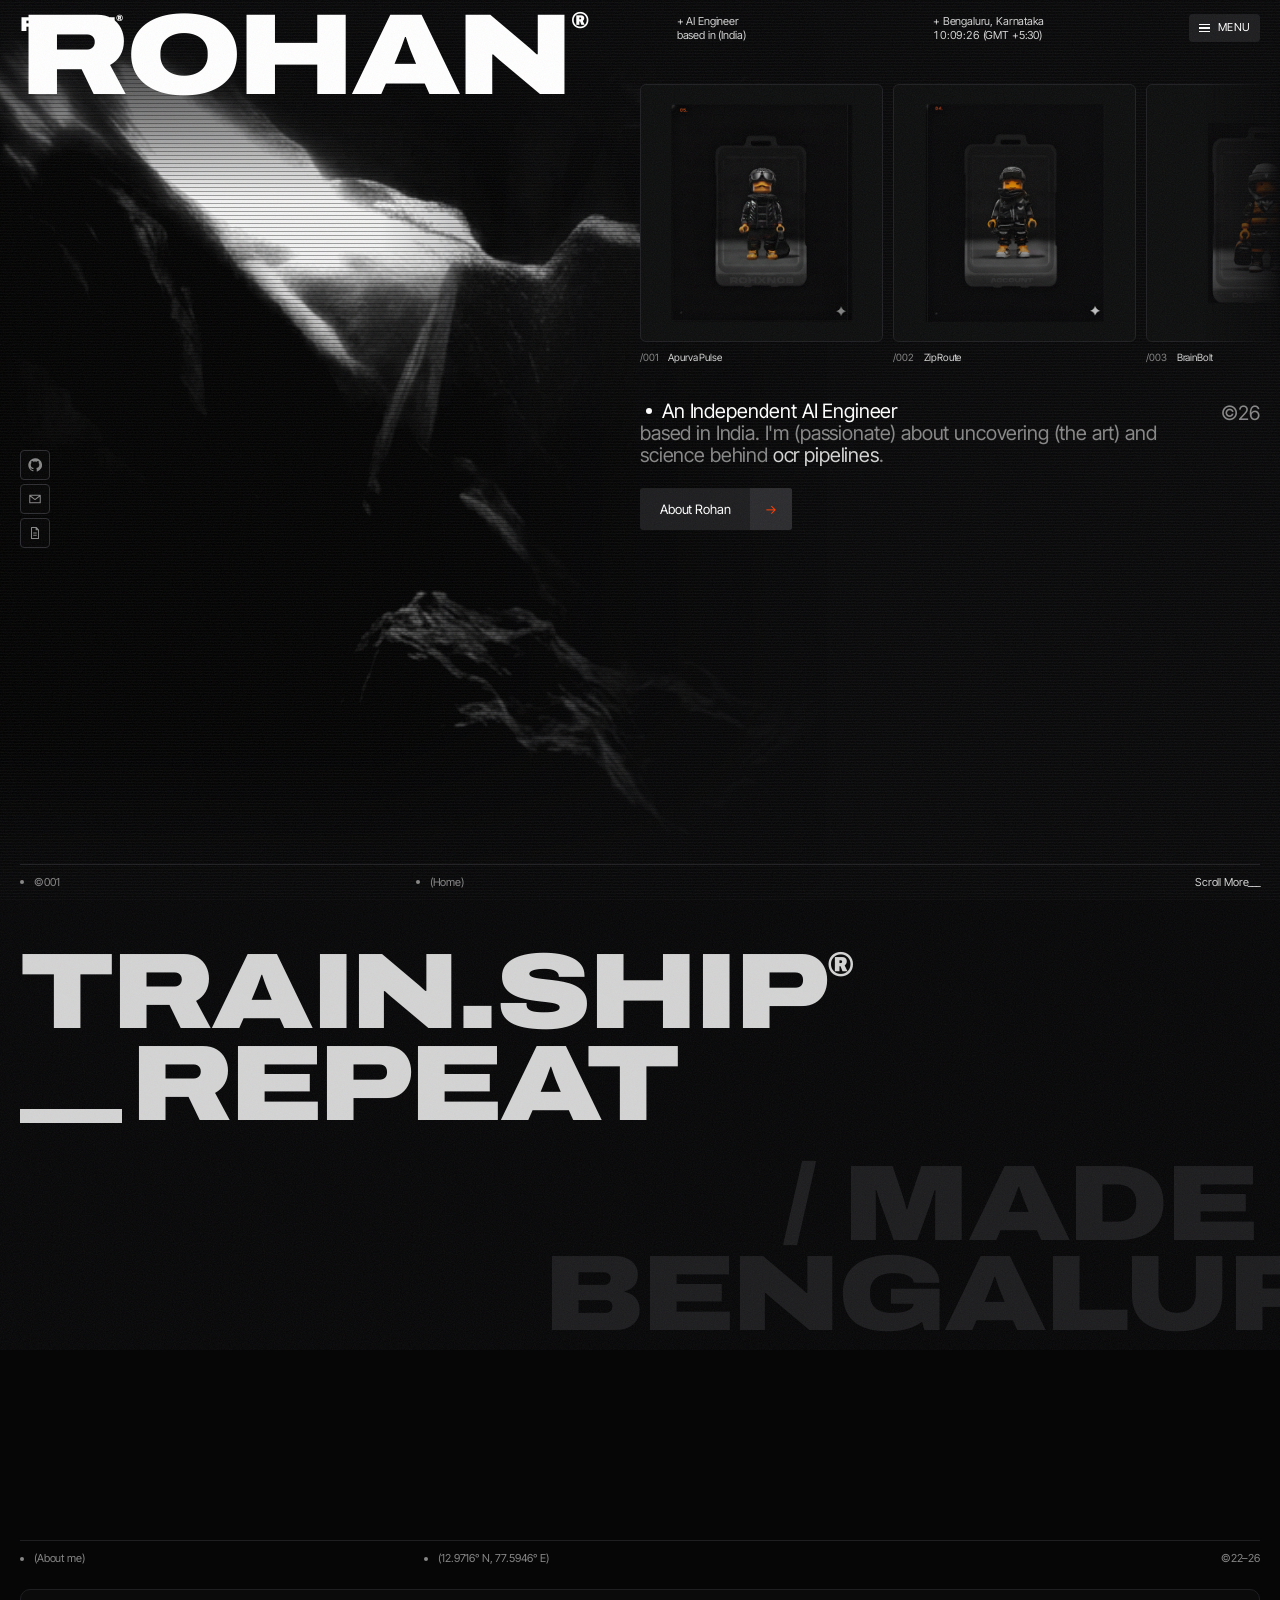
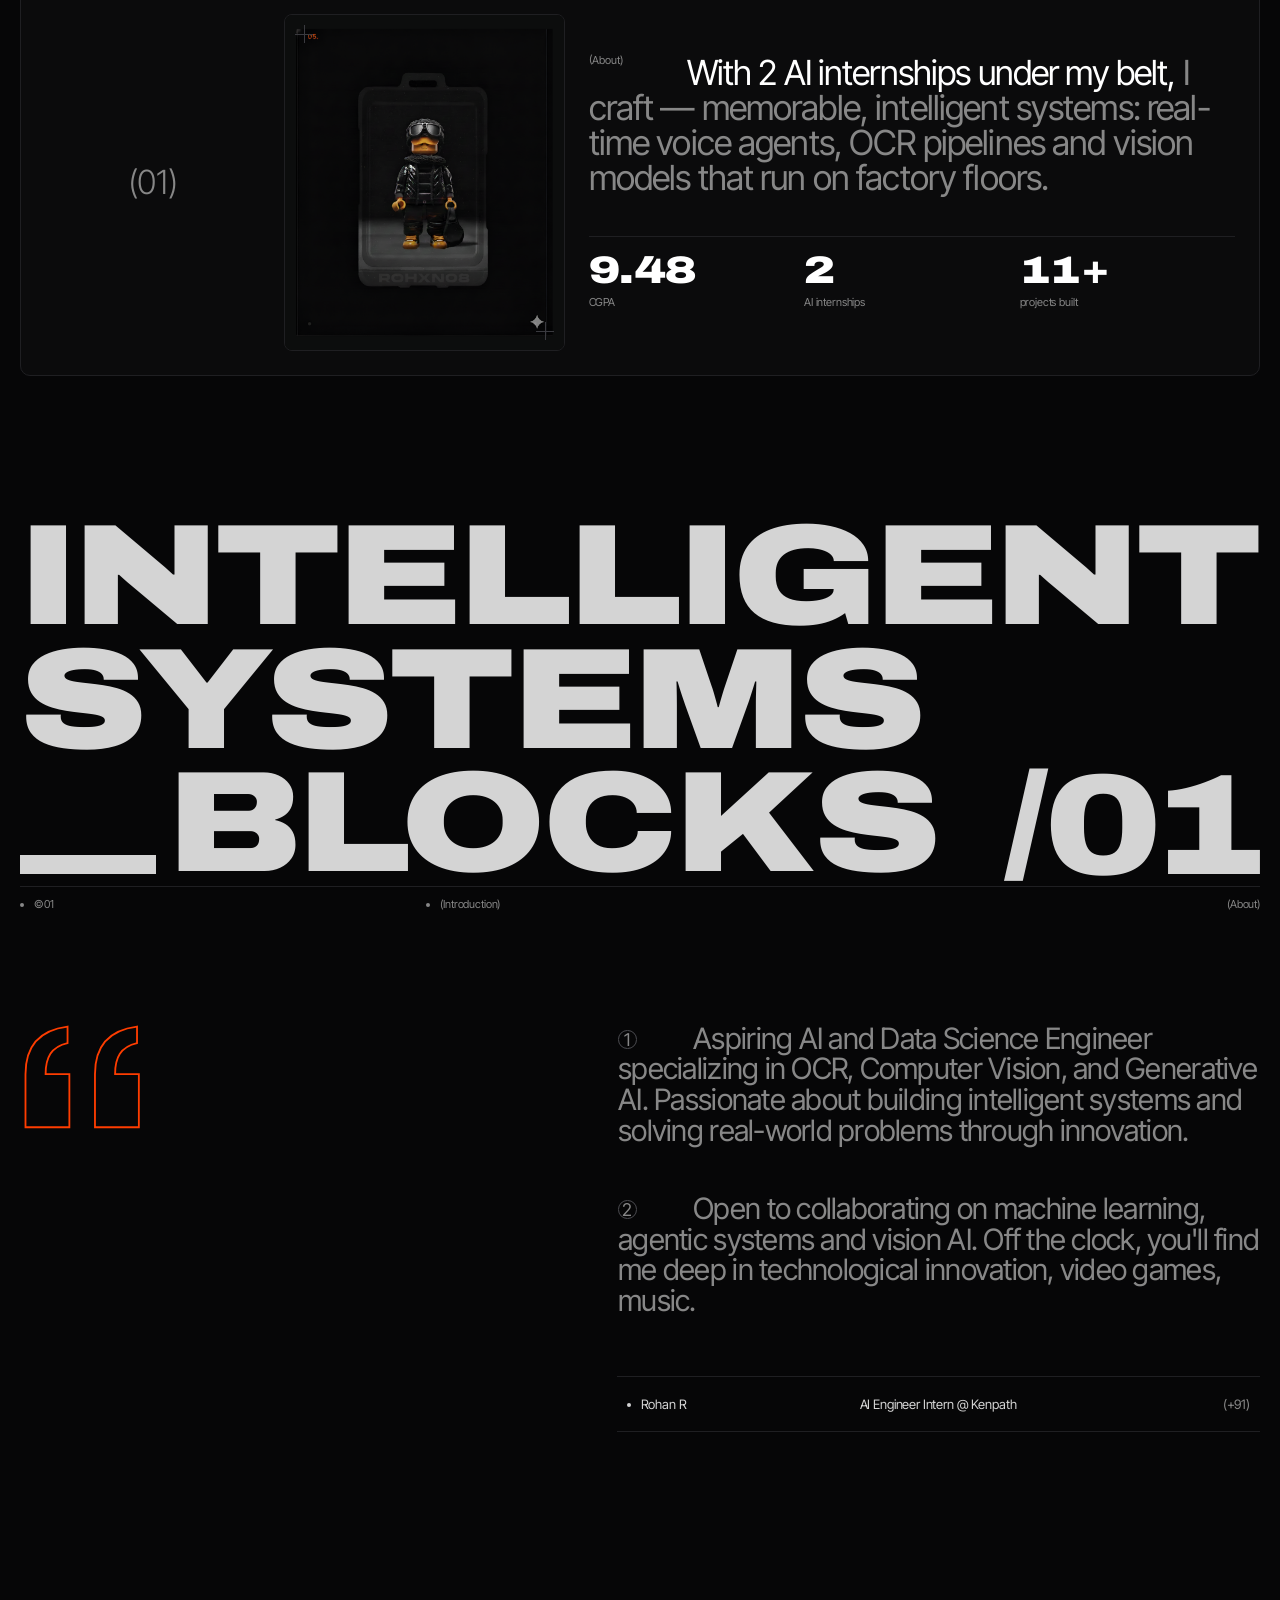
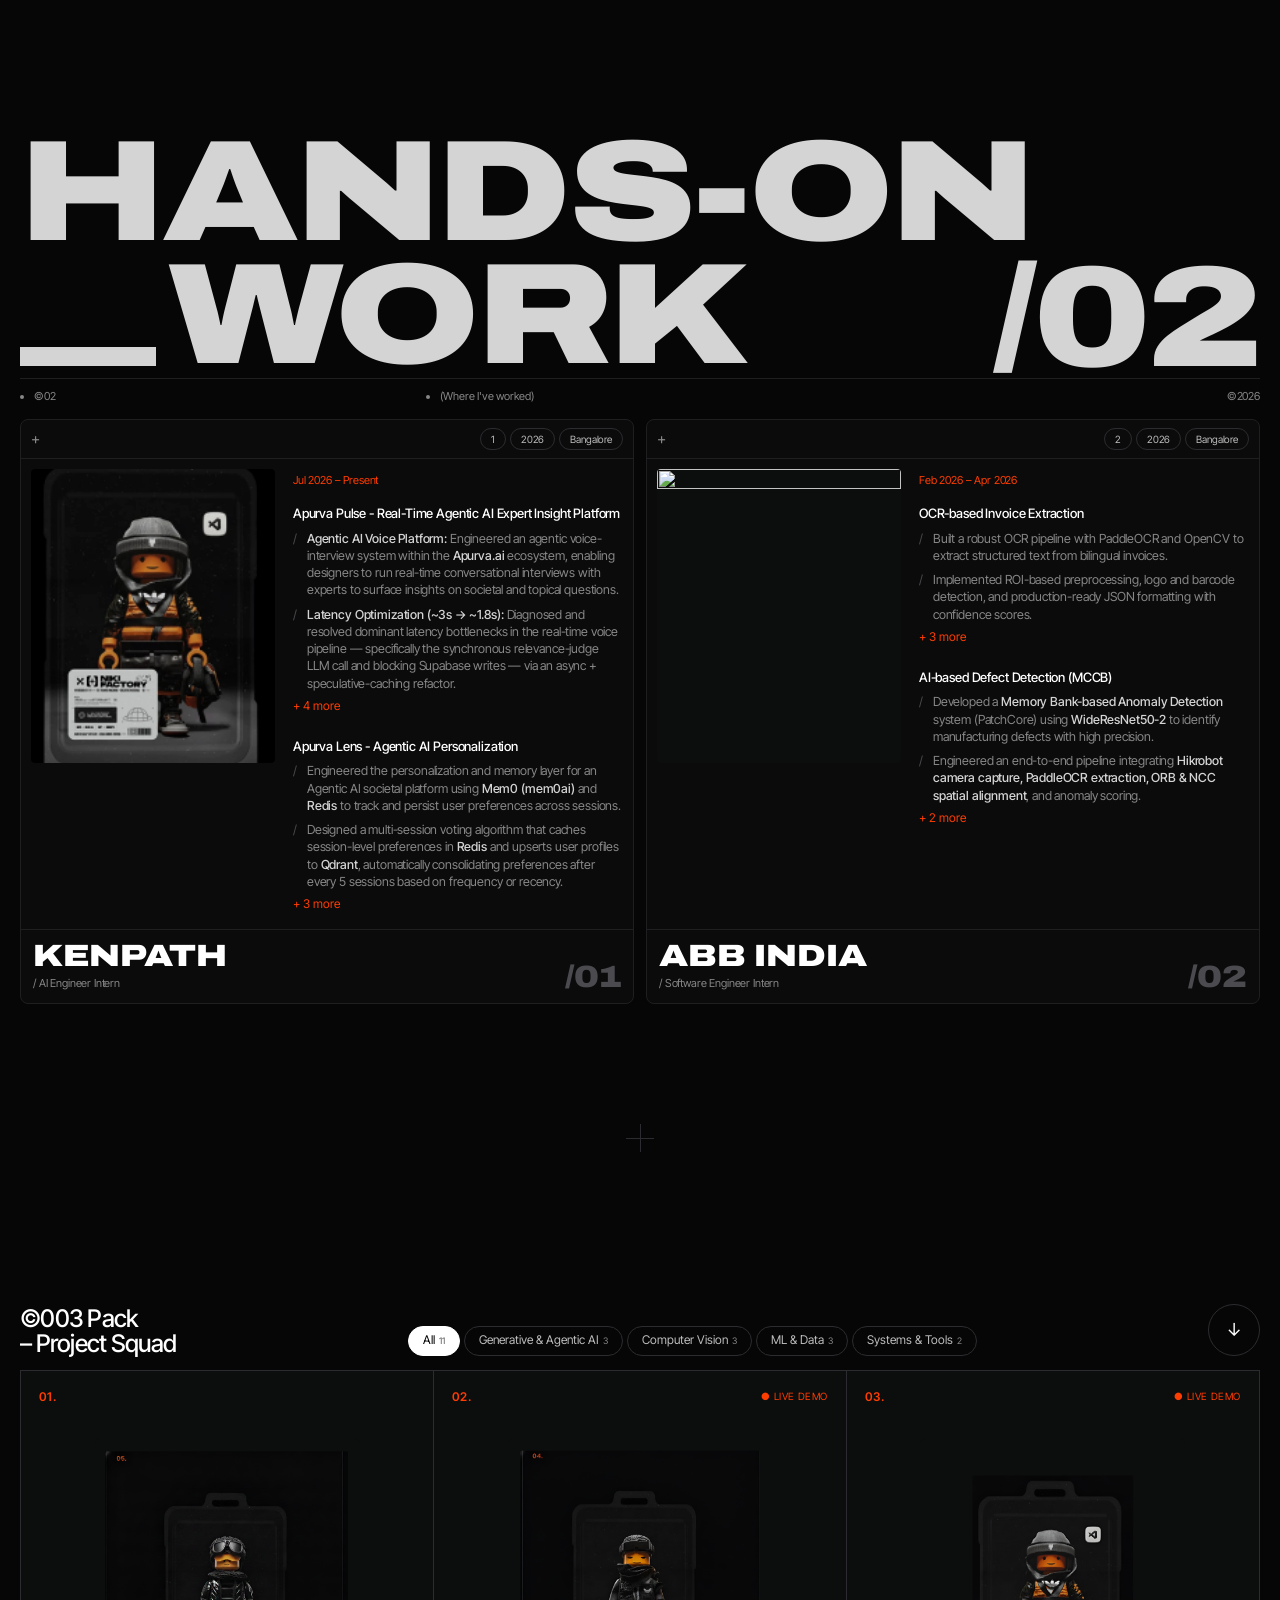
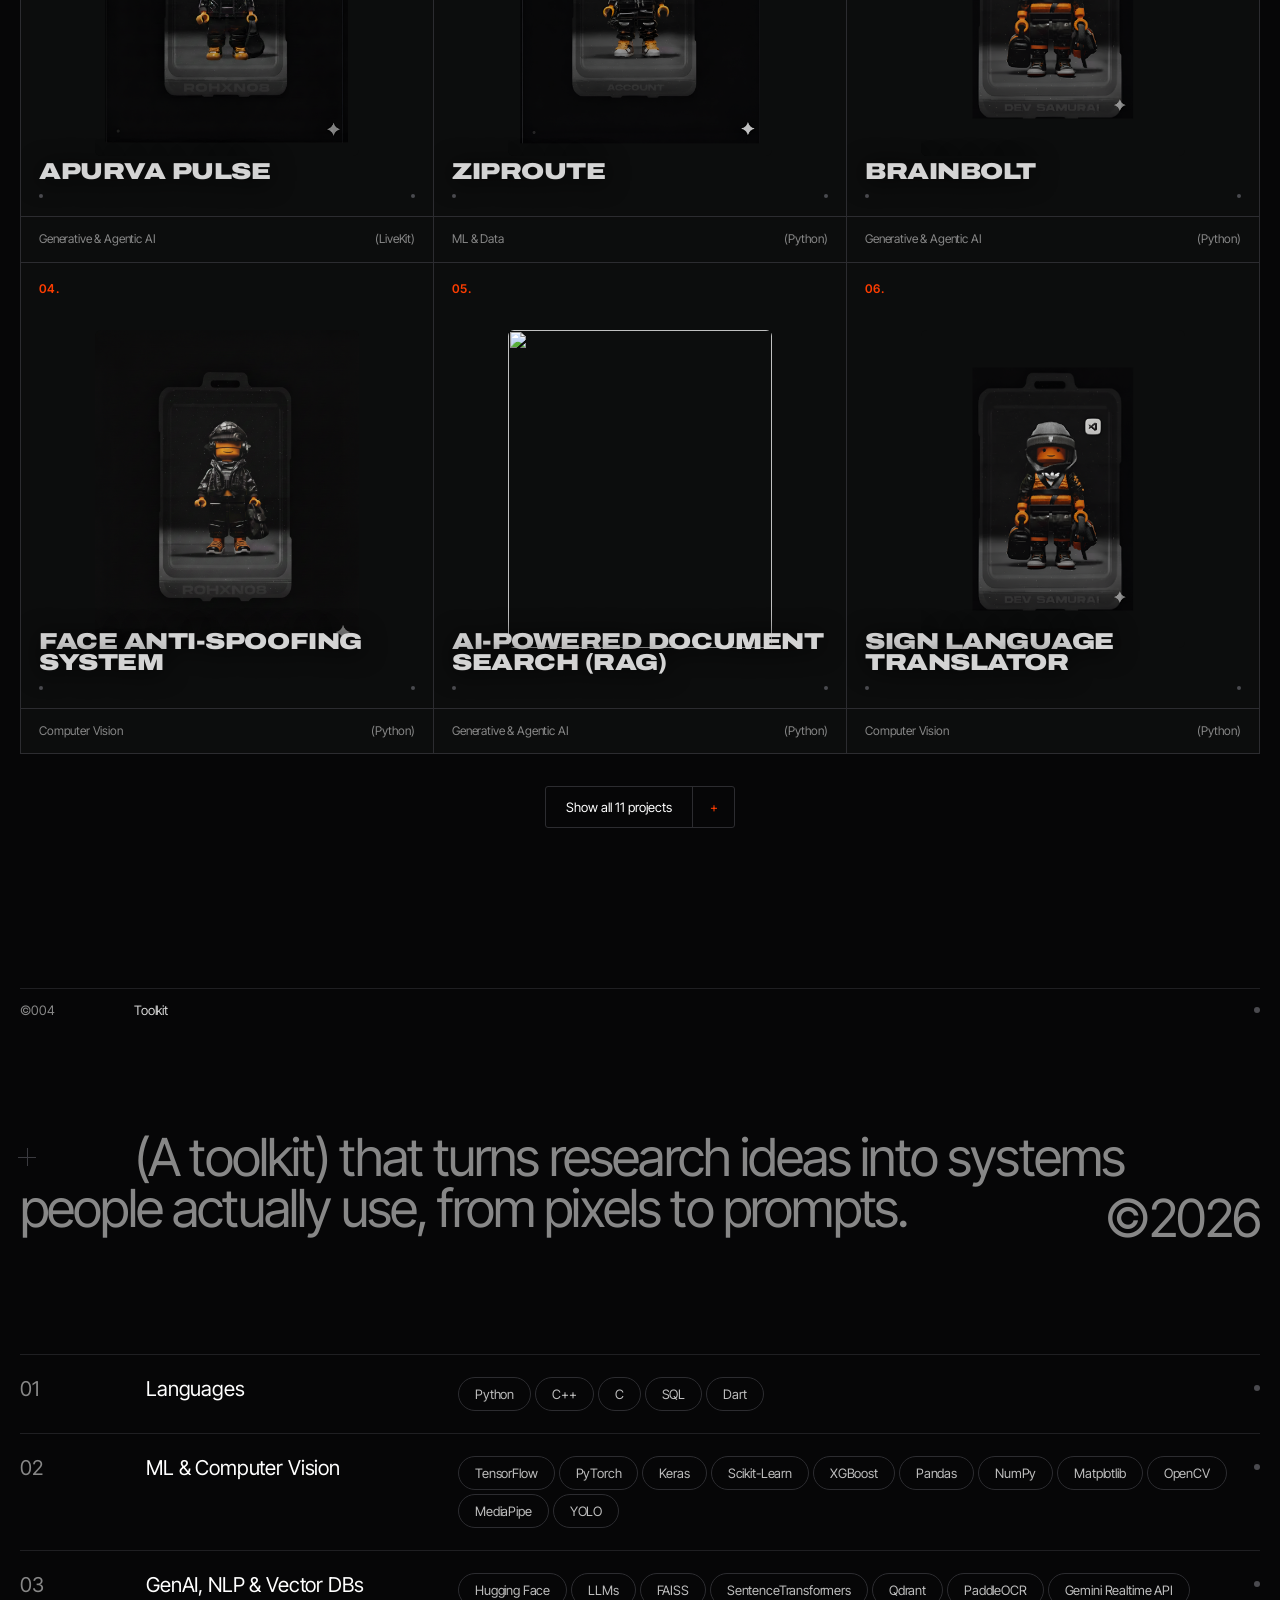
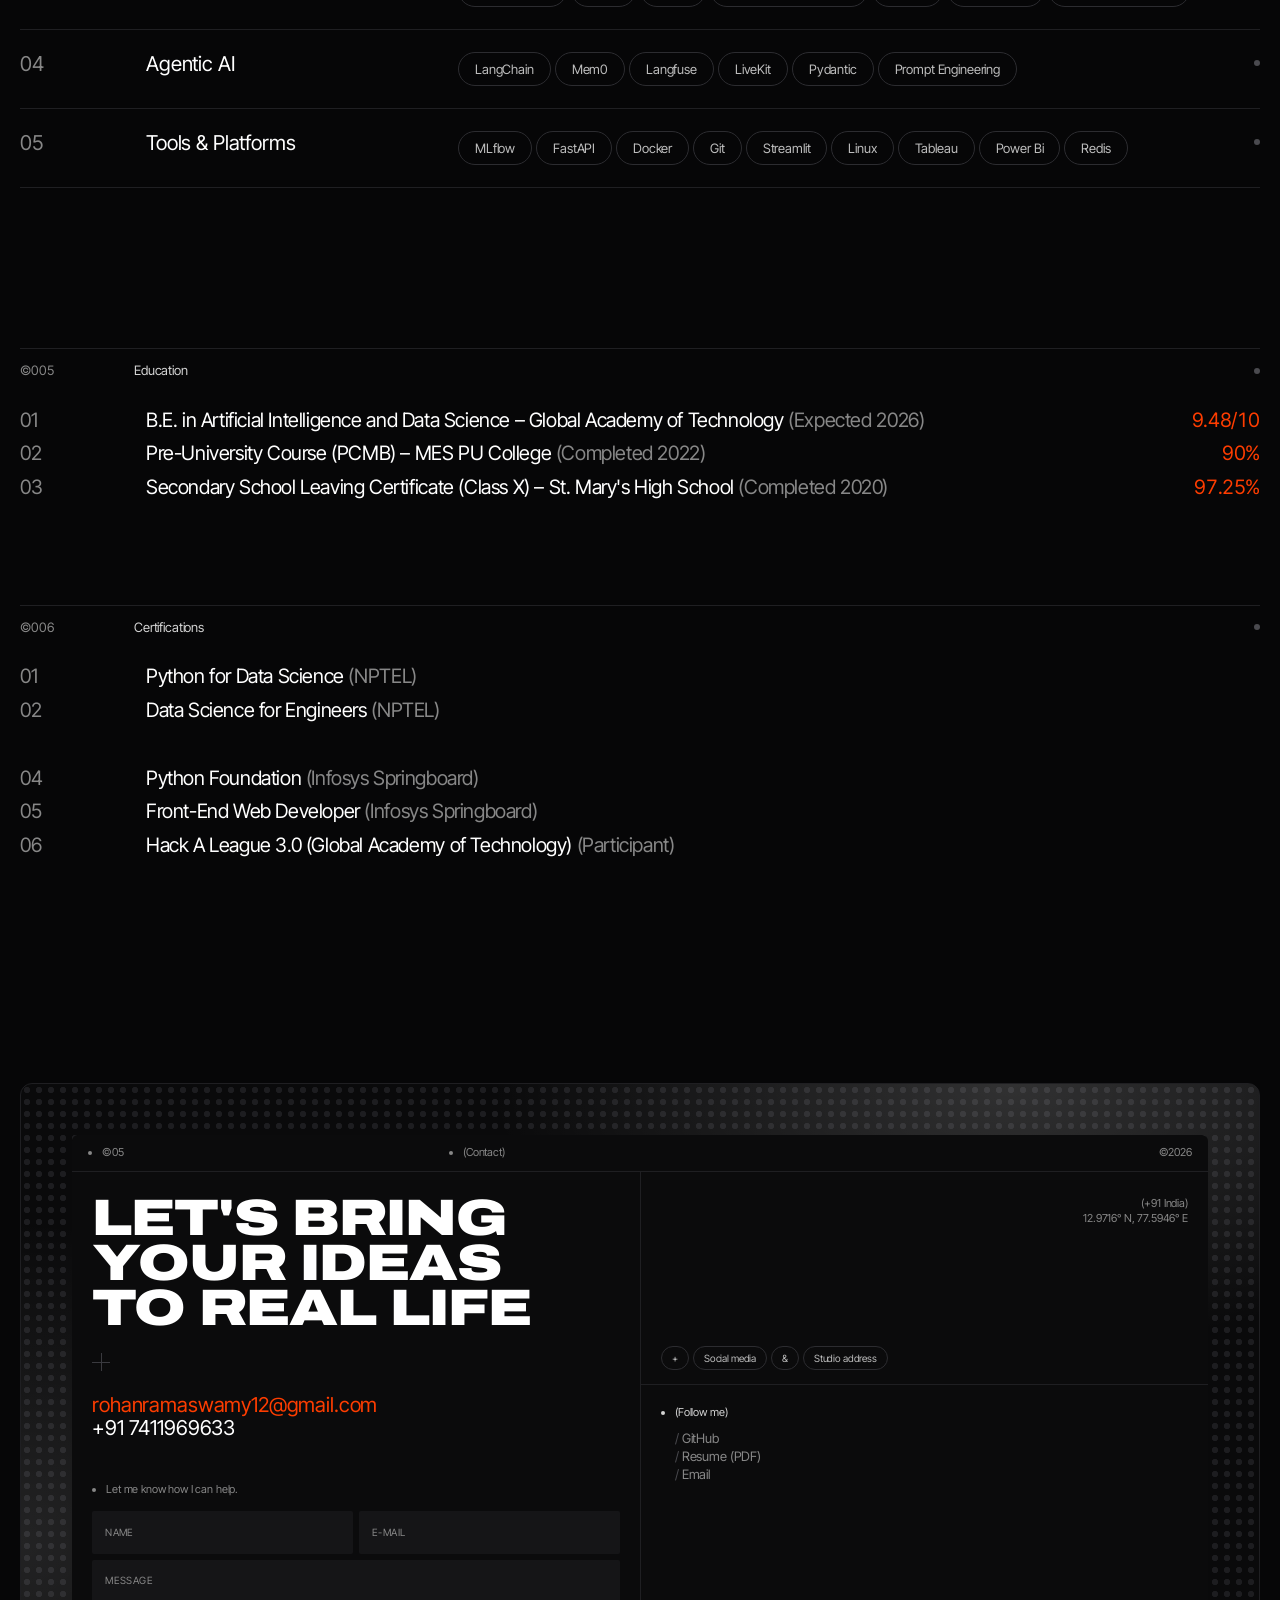
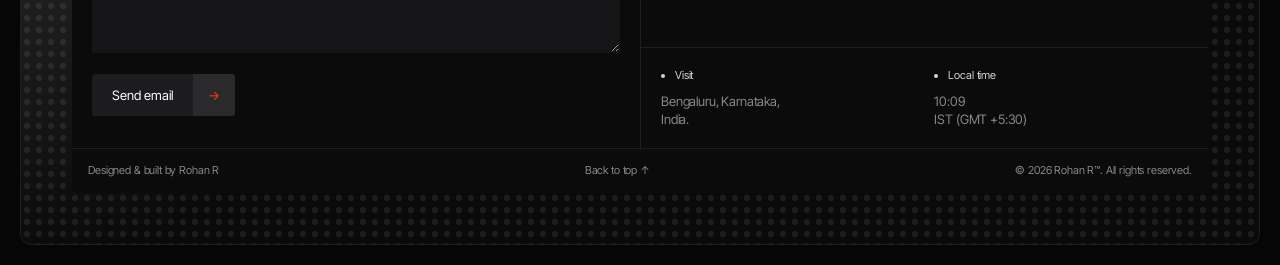
==== index.html @ b005eaf0 "Hide "Show all projects" once expanded; new statement copy The button's display rule overrode the hi" ====
<!DOCTYPE html>
<html lang="en">

<head>
  <meta charset="utf-8" />
  <meta name="viewport" content="width=device-width, initial-scale=1" />
  <title>Rohan R® | AI Engineer</title>
  <meta name="description"
    content="Portfolio of Rohan R, AI & Data Science engineer building OCR, computer vision, generative and agentic AI systems." />
  <meta name="theme-color" content="#060607" />
  <meta property="og:title" content="Rohan R® | AI Engineer" />
  <meta property="og:description" content="OCR, Computer Vision, Generative & Agentic AI." />
  <meta property="og:type" content="website" />
  <link rel="preconnect" href="https://fonts.googleapis.com" />
  <link rel="preconnect" href="https://fonts.gstatic.com" crossorigin />
  <link
    href="https://fonts.googleapis.com/css2?family=Archivo:wdth,wght@100..125,400..900&family=Inter+Tight:wght@300;400;500;600&display=swap"
    rel="stylesheet" />
  <link rel="icon"
    href="data:image/svg+xml,%3Csvg xmlns='http://www.w3.org/2000/svg' viewBox='0 0 64 64'%3E%3Crect width='64' height='64' rx='14' fill='%23060607'/%3E%3Ctext x='50%25' y='56%25' dominant-baseline='middle' text-anchor='middle' font-family='Arial Black,Arial' font-weight='900' font-size='36' fill='%23FE3D00'%3ER%3C/text%3E%3C/svg%3E" />
  <link rel="stylesheet" href="assets/css/styles.css" />
</head>

<body>
  <script>document.documentElement.classList.add('js');</script>

  <div class="grain" aria-hidden="true"></div>

  <!-- ============ HEADER ============ -->
  <header class="site-header" id="site-header">
    <a href="#top" class="logo" aria-label="Rohan R, back to top">ROHAN<sup>®</sup></a>
    <p class="meta">+ AI Engineer<br>based in (India)</p>
    <p class="meta">+ Bengaluru, Karnataka<br><span class="clock" data-clock>--:--:--</span> (GMT +5:30)</p>
    <button class="menu-btn" id="menu-toggle" aria-expanded="false" aria-controls="menu">
      <span class="menu-icon" aria-hidden="true"><i></i><i></i><i></i></span>
      <span class="menu-label">Menu</span>
    </button>
  </header>

  <!-- ============ FULLSCREEN MENU ============ -->
  <div class="menu" id="menu" aria-hidden="true">
    <div class="rail menu-rail"><span>©000</span><span>(Navigation)</span><span>Rohan R® 2026</span></div>
    <nav class="menu-links" aria-label="Primary">
      <a href="#about"><span class="ml-text">About</span><span class="ml-num">/01</span></a>
      <a href="#experience"><span class="ml-text">Experience</span><span class="ml-num">/02</span></a>
      <a href="#projects"><span class="ml-text">Projects</span><span class="ml-num">/03</span></a>
      <a href="#skills"><span class="ml-text">Toolkit</span><span class="ml-num">/04</span></a>
      <a href="#contact"><span class="ml-text">Contact</span><span class="ml-num">/05</span></a>
    </nav>
    <div class="menu-foot">
      <a class="resume-link" target="_blank" rel="noopener">Resume ↗</a>
      <a data-github target="_blank" rel="noopener">GitHub ↗</a>
      <a data-email>Email ↗</a>
    </div>
  </div>

  <main id="top">
    <!-- ============ HERO ============ -->
    <section class="hero" id="hero">
      <div class="hero-bg" aria-hidden="true"><div class="hero-bg-img"></div></div>
      <div class="scanlines" aria-hidden="true"></div>

      <h1 class="hero-name" aria-label="Rohan R">
        <span class="hn-line"><span class="hn-inner">ROHAN</span></span><sup>®</sup>
      </h1>

      <div class="hero-visual" aria-hidden="true"></div>

      <div class="hero-side">
        <div class="pack-strip" id="hero-strip"></div>

        <div class="hero-intro">
          <p class="hi-text">
            <span class="hi-lead"><i class="dot"></i>An Independent AI Engineer</span>
            based in India. I'm (passionate) about uncovering (the art) and science behind
            <span class="rotator" id="hero-rotator">intelligent systems</span>.
          </p>
          <span class="hi-year">©26</span>
          <a href="#about" class="btn-arrow">
            <span>About Rohan</span><i aria-hidden="true">→</i>
          </a>
        </div>
      </div>

      <ul class="hero-social" id="hero-social" aria-label="Links"></ul>

      <div class="rail hero-rail">
        <span><i class="dot"></i>©001</span>
        <span><i class="dot"></i>(Home)</span>
        <a href="#statement" class="scroll-more">Scroll More<span>___</span></a>
      </div>
    </section>

    <!-- ============ STATEMENT ============ -->
    <section class="statement" id="statement" aria-label="Introduction">
      <h2 class="display big" data-lines>
        <span class="ln"><span>TRAIN.SHIP<sup>®</sup></span></span>
        <span class="ln"><span><b class="bar"></b>REPEAT</span></span>
      </h2>
      <p class="display big ghost-type" aria-hidden="true" data-drift>
        <span>/ MADE IN</span><span>BENGALURU</span>
      </p>
    </section>

    <!-- ============ ABOUT ============ -->
    <section id="about" class="section">
      <div class="rail"><span><i class="dot"></i>(About me)</span><span><i class="dot"></i>(12.9716° N, 77.5946° E)</span><span>©22–26</span></div>

      <div class="about-panel" data-reveal>
        <span class="ap-index">(01)</span>
        <figure class="ap-card">
          <img src="assets/images/avatar_55.png" alt="Rohan's collectible avatar" loading="lazy" />
          <span class="cross tl" aria-hidden="true"></span><span class="cross br" aria-hidden="true"></span>
        </figure>
        <div class="ap-copy">
          <p class="ap-text"><span class="ap-label">(About)</span><span class="lead" id="about-lead"></span> <span id="about-rest"></span></p>
          <dl class="ap-stats" id="about-stats"></dl>
        </div>
      </div>

      <h2 class="display big title-row" data-lines>
        <span class="ln"><span>INTELLIGENT</span></span>
        <span class="ln"><span>SYSTEMS</span></span>
        <span class="ln"><span><b class="bar"></b>BLOCKS</span></span>
        <span class="tr-num">/01</span>
      </h2>

      <div class="rail"><span><i class="dot"></i>©01</span><span><i class="dot"></i>(Introduction)</span><span>(About)</span></div>

      <div class="quote-block">
        <svg class="quote-mark" viewBox="0 0 140 120" aria-hidden="true">
          <path d="M6 114V56C6 26 20 8 52 4v18C34 26 28 38 28 56h26v58zM82 114V56c0-30 14-48 46-52v18c-18 4-24 16-24 34h26v58z" />
        </svg>
        <div class="quote-paras" id="quote-paras"></div>
      </div>
      <div class="signature" data-reveal>
        <span><i class="dot"></i>Rohan R</span>
        <span id="sig-role"></span>
        <span>(+91)</span>
      </div>
    </section>

    <!-- ============ EXPERIENCE ============ -->
    <section id="experience" class="section">
      <h2 class="display big title-row" data-lines>
        <span class="ln"><span>HANDS-ON</span></span>
        <span class="ln"><span><b class="bar"></b>WORK</span></span>
        <span class="tr-num">/02</span>
      </h2>
      <div class="rail"><span><i class="dot"></i>©02</span><span><i class="dot"></i>(Where I've worked)</span><span>©2026</span></div>
      <div class="xp-grid" id="experience-list"></div>
    </section>

    <!-- ============ PROJECTS ============ -->
    <section id="projects" class="section">
      <div class="crosshair" aria-hidden="true"></div>
      <div class="pack-head">
        <h2 class="pack-title">©003 Pack<br>– Project Squad</h2>
        <div class="filters" id="project-filters" role="tablist" aria-label="Filter projects"></div>
        <a href="#skills" class="round-btn" aria-label="Skip to toolkit">↓</a>
      </div>
      <div class="pack-grid" id="project-grid"></div>
      <div class="center">
        <button class="btn-arrow ghost" id="projects-more" hidden><span>Show all projects</span><i aria-hidden="true">+</i></button>
      </div>
    </section>

    <!-- ============ SKILLS ============ -->
    <section id="skills" class="section">
      <div class="spec-head">
        <span>©004</span><span>Toolkit</span><i class="dot end"></i>
      </div>
      <p class="manifesto" data-reveal>
        <span class="cross tl" aria-hidden="true"></span>
        <span class="indent"></span>(A toolkit) that turns research ideas into systems people actually use, from
        pixels to prompts.
        <span class="m-year">©2026</span>
      </p>
      <div class="spec-list" id="skills-grid"></div>
    </section>

    <!-- ============ EDUCATION ============ -->
    <section id="education" class="section">
      <div class="spec-head"><span>©005</span><span>Education</span><i class="dot end"></i></div>
      <ol class="award-list" id="education-list"></ol>
      <div class="spec-head"><span>©006</span><span>Certifications</span><i class="dot end"></i></div>
      <ol class="award-list" id="certs-list"></ol>
    </section>

    <!-- ============ CONTACT ============ -->
    <section id="contact" class="contact">
      <div class="contact-panel">
        <div class="rail"><span><i class="dot"></i>©05</span><span><i class="dot"></i>(Contact)</span><span>©2026</span></div>
        <div class="contact-grid">
          <div class="contact-left">
            <h2 class="display contact-title" data-lines>
              <span class="ln"><span>LET'S BRING</span></span>
              <span class="ln"><span>YOUR IDEAS</span></span>
              <span class="ln"><span>TO REAL LIFE</span></span>
            </h2>
            <span class="cross" aria-hidden="true"></span>
            <p class="contact-direct">
              <a class="c-email" data-email></a><br>
              <a class="c-phone" data-phone></a>
            </p>
            <form class="contact-form" id="contact-form">
              <p class="cf-label"><i class="dot"></i>Let me know how I can help.</p>
              <div class="cf-row">
                <label><span class="sr">Name</span><input name="name" placeholder="NAME" required autocomplete="name" /></label>
                <label><span class="sr">Email</span><input name="email" type="email" placeholder="E-MAIL" required autocomplete="email" /></label>
              </div>
              <label><span class="sr">Message</span><textarea name="message" rows="4" placeholder="MESSAGE" required></textarea></label>
              <button class="btn-arrow" type="submit"><span>Send email</span><i aria-hidden="true">→</i></button>
            </form>
          </div>
          <div class="contact-right">
            <p class="coords">(+91 India)<br>12.9716° N, 77.5946° E</p>
            <div class="pills"><span class="pill">+</span><span class="pill">Social media</span><span class="pill">&amp;</span><span class="pill">Studio address</span></div>
            <div class="cr-block">
              <p class="cr-label"><i class="dot"></i>(Follow me)</p>
              <ul class="slash-list" id="follow-list"></ul>
            </div>
            <div class="cr-block cr-split">
              <div><p class="cr-label"><i class="dot"></i>Visit</p><p>Bengaluru, Karnataka,<br>India.</p></div>
              <div><p class="cr-label"><i class="dot"></i>Local time</p><p><span data-clock>--:--</span><br>IST (GMT +5:30)</p></div>
            </div>
          </div>
        </div>
        <footer class="site-footer">
          <span>Designed &amp; built by Rohan R</span>
          <a href="#top">Back to top ↑</a>
          <span>© <span id="year"></span> Rohan R™. All rights reserved.</span>
        </footer>
      </div>
    </section>
  </main>

  <!-- Project modal -->
  <div class="modal" id="modal" role="dialog" aria-modal="true" aria-labelledby="modal-title" hidden>
    <div class="modal-backdrop" data-close></div>
    <div class="modal-panel" id="modal-panel">
      <button class="menu-btn modal-close" data-close aria-label="Close"><span class="menu-label">Close ✕</span></button>
      <div id="modal-body"></div>
    </div>
  </div>

  <div class="toast" id="toast" role="status" aria-live="polite"></div>

  <script src="assets/js/hacker-text.js"></script>
  <script src="assets/data/data.js"></script>
  <script src="assets/js/main.js"></script>
</body>

</html>
---- assets/css/styles.css ----
/* ==========================================================================
   Rohan R® — portfolio
   Dark editorial system: extended ultra-bold display type, grotesk body,
   hairline rails, pill tags and a single hot accent.
   ========================================================================== */

:root {
    --bg: #060607;
    --panel: #0b0b0c;
    --panel-2: #111113;
    --chip: #1c1c1e;
    --line: #1f1f22;
    --line-2: #2c2c30;
    --text: #ffffff;
    --soft: #d4d4d4;
    --muted: #878787;
    --dim: #4a4a4f;
    --ghost: #1b1b1d;
    --brand: #FE3D00;

    --font-display: 'Archivo', 'Arial Black', 'Helvetica Neue', Arial, sans-serif;
    --font-body: 'Inter Tight', 'Helvetica Neue', Helvetica, Arial, sans-serif;

    --gutter: 20px;
    --ease: cubic-bezier(.2, .7, 0, 1);
    --col: 114px;
}

*,
*::before,
*::after {
    box-sizing: border-box;
}

html {
    scroll-behavior: smooth;
    -webkit-text-size-adjust: 100%;
}

html.modal-open,
body.menu-open {
    overflow: hidden;
}

body {
    margin: 0;
    background: var(--bg);
    color: var(--text);
    font-family: var(--font-body);
    font-size: 15px;
    line-height: 1.4;
    letter-spacing: -0.01em;
    -webkit-font-smoothing: antialiased;
    -moz-osx-font-smoothing: grayscale;
    overflow-x: hidden;
}

::selection {
    background: var(--brand);
    color: #fff;
}

img {
    display: block;
    max-width: 100%;
}

a {
    color: inherit;
    text-decoration: none;
}

button,
input,
textarea {
    font: inherit;
    color: inherit;
}

button {
    cursor: pointer;
    background: none;
    border: 0;
    padding: 0;
}

:focus-visible {
    outline: 1px solid var(--brand);
    outline-offset: 3px;
}

/* Author display rules (e.g. .btn-arrow) must never override the hidden attribute */
[hidden] {
    display: none !important;
}

.sr {
    position: absolute;
    width: 1px;
    height: 1px;
    overflow: hidden;
    clip: rect(0 0 0 0);
    white-space: nowrap;
}

.muted {
    color: var(--muted);
}

.center {
    display: flex;
    justify-content: center;
    padding-top: 32px;
}

/* ---------------------------------------------------------------- tokens */

.display {
    font-family: var(--font-display);
    font-stretch: 125%;
    font-weight: 900;
    text-transform: uppercase;
    line-height: .84;
    letter-spacing: -0.02em;
    margin: 0;
}

.display sup,
.hero-name sup {
    font-size: .32em;
    vertical-align: top;
    position: relative;
    top: .08em;
    margin-left: .04em;
}

.dot {
    display: inline-block;
    width: 4px;
    height: 4px;
    border-radius: 50%;
    background: currentColor;
    vertical-align: middle;
    margin-right: 10px;
    flex: none;
}

.dot.end {
    margin: 0;
    width: 6px;
    height: 6px;
    background: var(--dim);
    justify-self: end;
}

.bar {
    display: inline-block;
    width: .95em;
    height: .13em;
    background: currentColor;
    margin-right: .08em;
    vertical-align: -.02em;
}

.cross {
    position: relative;
    display: inline-block;
    width: 18px;
    height: 18px;
    flex: none;
}

.cross::before,
.cross::after {
    content: '';
    position: absolute;
    background: #3a3a3f;
}

.cross::before {
    left: 50%;
    top: 0;
    bottom: 0;
    width: 1px;
}

.cross::after {
    top: 50%;
    left: 0;
    right: 0;
    height: 1px;
}

.pills {
    display: flex;
    flex-wrap: wrap;
    gap: 4px;
}

.pill {
    display: inline-flex;
    align-items: center;
    gap: 4px;
    height: 30px;
    padding: 0 14px;
    border: 1px solid var(--line-2);
    border-radius: 999px;
    font-size: 12px;
    color: #bdbdbd;
    white-space: nowrap;
    transition: background .3s, color .3s, border-color .3s;
}

.pill sup {
    font-size: 9px;
    color: var(--muted);
}

/* Rail: the hairline label row used between every block */
.rail {
    display: grid;
    grid-template-columns: 1fr 2fr auto;
    align-items: center;
    gap: 12px;
    border-top: 1px solid var(--line);
    padding: 10px 0;
    font-size: 11px;
    color: var(--muted);
}

.rail > * {
    display: inline-flex;
    align-items: center;
}

/* Arrow button: label chip + hot square */
.btn-arrow {
    display: inline-flex;
    align-items: stretch;
    height: 42px;
    background: var(--chip);
    border-radius: 3px;
    overflow: hidden;
    font-size: 13px;
    color: var(--text);
    transition: transform .4s var(--ease);
}

.btn-arrow span {
    display: inline-flex;
    align-items: center;
    padding: 0 20px;
}

.btn-arrow i {
    font-style: normal;
    display: inline-grid;
    place-items: center;
    width: 42px;
    background: #2a2a2d;
    color: var(--brand);
    transition: background .3s, color .3s;
}

.btn-arrow:hover i {
    background: var(--brand);
    color: #fff;
}

.btn-arrow.ghost {
    background: transparent;
    border: 1px solid var(--line-2);
}

.btn-arrow.ghost i {
    background: transparent;
    border-left: 1px solid var(--line-2);
}

.link-btn {
    font-size: 12px;
    color: var(--brand);
    padding: 6px 0;
}

.link-btn:hover {
    text-decoration: underline;
}

/* Film grain over everything */
.grain {
    position: fixed;
    inset: -50%;
    z-index: 300;
    pointer-events: none;
    opacity: .07;
    background-image: url("data:image/svg+xml,%3Csvg xmlns='http://www.w3.org/2000/svg' width='180' height='180'%3E%3Cfilter id='n'%3E%3CfeTurbulence type='fractalNoise' baseFrequency='.9' numOctaves='3' stitchTiles='stitch'/%3E%3C/filter%3E%3Crect width='100%25' height='100%25' filter='url(%23n)'/%3E%3C/svg%3E");
    animation: grain 1s steps(6) infinite;
}

@keyframes grain {
    0% { transform: translate(0, 0); }
    20% { transform: translate(-3%, 2%); }
    40% { transform: translate(2%, -3%); }
    60% { transform: translate(-2%, -1%); }
    80% { transform: translate(3%, 3%); }
    100% { transform: translate(0, 0); }
}

/* ---------------------------------------------------------------- header */

.site-header {
    position: fixed;
    top: 0;
    left: 0;
    right: 0;
    z-index: 100;
    display: grid;
    grid-template-columns: 52% 1fr 1fr auto;
    align-items: start;
    gap: 12px;
    padding: 14px var(--gutter);
    transition: background .4s, border-color .4s;
    border-bottom: 1px solid transparent;
}

.site-header.past-hero,
.menu-open .site-header {
    background: rgba(6, 6, 7, .82);
    -webkit-backdrop-filter: blur(14px);
    backdrop-filter: blur(14px);
    border-color: var(--line);
}

.menu-open .site-header {
    background: transparent;
    border-color: transparent;
    -webkit-backdrop-filter: none;
    backdrop-filter: none;
}

.logo {
    font-family: var(--font-display);
    font-stretch: 125%;
    font-weight: 900;
    font-size: 20px;
    line-height: 1;
    letter-spacing: -0.02em;
    opacity: 0;
    transform: translateY(-6px);
    transition: opacity .4s, transform .4s var(--ease);
    pointer-events: none;
}

.logo sup {
    font-size: 9px;
    vertical-align: top;
}

.past-hero .logo,
.menu-open .logo {
    opacity: 1;
    transform: none;
    pointer-events: auto;
}

.meta {
    margin: 0;
    font-size: 11px;
    line-height: 1.3;
    color: var(--soft);
}

.clock {
    font-variant-numeric: tabular-nums;
}

.menu-btn {
    display: inline-flex;
    align-items: center;
    gap: 8px;
    height: 28px;
    padding: 0 10px;
    background: var(--chip);
    border-radius: 4px;
    font-size: 11px;
    text-transform: uppercase;
    letter-spacing: .02em;
    transition: transform .4s var(--ease), background .3s;
}

.menu-btn:hover {
    background: #2a2a2d;
}

.menu-icon {
    display: inline-flex;
    flex-direction: column;
    gap: 2px;
    width: 11px;
}

.menu-icon i {
    height: 1.5px;
    background: currentColor;
    transition: transform .4s var(--ease), opacity .3s;
}

.menu-open .menu-icon i:nth-child(1) { transform: translateY(3.5px) rotate(45deg); }
.menu-open .menu-icon i:nth-child(2) { opacity: 0; }
.menu-open .menu-icon i:nth-child(3) { transform: translateY(-3.5px) rotate(-45deg); }

/* ------------------------------------------------------------------ menu */

.menu {
    position: fixed;
    inset: 0;
    z-index: 90;
    background: var(--bg);
    display: flex;
    flex-direction: column;
    padding: 72px var(--gutter) 24px;
    clip-path: inset(0 0 100% 0);
    visibility: hidden;
    transition: clip-path .8s var(--ease), visibility 0s .8s;
}

.menu-open .menu {
    clip-path: inset(0);
    visibility: visible;
    transition: clip-path .8s var(--ease), visibility 0s;
}

.menu-links {
    display: flex;
    flex-direction: column;
    margin: auto 0;
}

.menu-links a {
    display: flex;
    align-items: baseline;
    justify-content: space-between;
    border-bottom: 1px solid var(--line);
    font-family: var(--font-display);
    font-stretch: 125%;
    font-weight: 900;
    font-size: clamp(40px, 8.5vw, 132px);
    line-height: .95;
    text-transform: uppercase;
    letter-spacing: -0.02em;
    color: var(--soft);
    overflow: hidden;
}

.ml-text {
    display: inline-block;
    transform: translateY(100%);
    transition: transform .9s var(--ease), color .3s;
}

.menu-open .ml-text {
    transform: none;
}

.menu-links a:nth-child(2) .ml-text { transition-delay: .05s; }
.menu-links a:nth-child(3) .ml-text { transition-delay: .1s; }
.menu-links a:nth-child(4) .ml-text { transition-delay: .15s; }
.menu-links a:nth-child(5) .ml-text { transition-delay: .2s; }

.menu-links a:hover .ml-text {
    color: var(--brand);
}

.ml-num {
    font-size: .32em;
    color: var(--dim);
}

.menu-foot {
    display: flex;
    gap: 24px;
    padding-top: 20px;
    font-size: 13px;
    color: var(--muted);
}

.menu-foot a:hover {
    color: var(--text);
}

/* ------------------------------------------------------------------ hero */

.hero {
    position: relative;
    min-height: 100svh;
    min-height: max(100svh, 700px);
    display: grid;
    grid-template-columns: minmax(0, 1fr) minmax(0, 1fr);
    grid-template-rows: auto 1fr auto;
    padding: 0 var(--gutter);
    overflow: hidden;
    isolation: isolate;
}

.hero-bg {
    position: absolute;
    top: 0;
    bottom: 0;
    left: 0;
    width: 66%;
    z-index: -2;
    overflow: hidden;
    pointer-events: none;
    -webkit-mask-image: linear-gradient(90deg, #000 45%, transparent 98%), linear-gradient(180deg, transparent 0%, #000 22%, #000 78%, transparent 100%);
    -webkit-mask-composite: source-in;
    mask-image: linear-gradient(90deg, #000 45%, transparent 98%), linear-gradient(180deg, transparent 0%, #000 22%, #000 78%, transparent 100%);
    mask-composite: intersect;
}

.hero-bg-img {
    position: absolute;
    inset: -4%;
    background: url('../images/bg_texture.png') 30% 40% / cover no-repeat;
    filter: grayscale(1) contrast(1.15) brightness(.95);
    transform: translate(var(--px, 0), var(--py, 0)) scale(1.06);
    transition: transform 1.2s var(--ease);
    animation: drift 18s ease-in-out infinite alternate, flicker 6s steps(1) infinite;
}

@keyframes drift {
    from { scale: 1; }
    to { scale: 1.08; }
}

@keyframes flicker {
    0%, 100% { opacity: 1; }
    47% { opacity: .92; }
    48% { opacity: 1; }
    83% { opacity: .95; }
}

.hero-bg::after {
    /* Horizontal glitch lines over the photo */
    content: '';
    position: absolute;
    inset: 0;
    background: repeating-linear-gradient(0deg, rgba(0, 0, 0, .35) 0 1px, transparent 1px 4px);
    mix-blend-mode: multiply;
}

.scanlines {
    position: absolute;
    inset: 0;
    z-index: -1;
    pointer-events: none;
    background:
        repeating-linear-gradient(0deg, rgba(255, 255, 255, .025) 0 1px, transparent 1px 3px),
        radial-gradient(120% 90% at 25% 55%, transparent 40%, rgba(6, 6, 7, .85) 100%);
}

.hero-name {
    grid-column: 1;
    grid-row: 1;
    margin: 0;
    padding-top: 10px;
    font-family: var(--font-display);
    font-stretch: 125%;
    font-weight: 900;
    font-size: clamp(64px, 9vw, 176px);
    line-height: .8;
    letter-spacing: -0.03em;
    display: flex;
    align-items: flex-start;
    pointer-events: none;
}

.hn-line {
    display: inline-block;
    overflow: hidden;
    padding-bottom: .04em;
}

.hn-inner {
    display: inline-block;
    transform: translateY(105%);
    transition: transform 1.2s var(--ease) .1s;
}

.loaded .hn-inner {
    transform: none;
}

.hero-name sup {
    font-size: .2em;
    top: .1em;
    opacity: 0;
    transition: opacity .6s 1s;
}

.loaded .hero-name sup {
    opacity: 1;
}

.hero-visual {
    grid-column: 1;
    grid-row: 2;
    position: relative;
    min-height: 320px;
    pointer-events: none;
}

.hero-side {
    grid-column: 2;
    grid-row: 1 / 3;
    display: flex;
    flex-direction: column;
    justify-content: flex-start;
    gap: clamp(28px, 4vh, 48px);
    padding: 84px 0 32px;
    min-width: 0;
}

/* Product-pack strip */
.pack-strip {
    overflow: hidden;
    margin-right: calc(var(--gutter) * -1);
    -webkit-mask-image: linear-gradient(90deg, #000 88%, transparent);
    mask-image: linear-gradient(90deg, #000 88%, transparent);
}

.strip-track {
    display: flex;
    gap: 10px;
    width: max-content;
    animation: strip 40s linear infinite;
}

.pack-strip:hover .strip-track,
.pack-strip:focus-within .strip-track {
    animation-play-state: paused;
}

@keyframes strip {
    to { transform: translateX(calc(-50% - 5px)); }
}

.pack {
    margin: 0;
    cursor: pointer;
}

.pack-sm {
    /* Two and a half cards fill the hero's right column, like the template. */
    width: clamp(220px, calc((50vw - var(--gutter)) / 2.55), 420px);
}

.pack-sm .pack-frame {
    aspect-ratio: 1 / 1.06;
    transition: border-color .4s;
}

.pack-sm .pack-frame img {
    object-fit: contain;
    padding: 4% 8%;
}

.pack-sm:hover .pack-frame,
.pack-sm:focus-visible .pack-frame {
    border-color: var(--line-2);
}

.pack-sm:hover figcaption span:last-child {
    color: var(--brand);
}

.pack-frame {
    position: relative;
    aspect-ratio: 928 / 1120;
    background: #0c0d0d;
    border: 1px solid var(--line);
    border-radius: 6px;
    overflow: hidden;
}

.pack-frame img {
    width: 100%;
    height: 100%;
    object-fit: cover;
    transition: transform .9s var(--ease), filter .6s;
}

.pack:hover .pack-frame img {
    transform: scale(1.05);
}

.pack figcaption {
    display: flex;
    gap: 10px;
    padding-top: 8px;
    font-size: 10px;
    color: var(--muted);
    white-space: nowrap;
}

.pack figcaption span:last-child {
    color: var(--soft);
    overflow: hidden;
    text-overflow: ellipsis;
}

.hero-intro {
    position: relative;
    display: grid;
    gap: 22px;
    max-width: 640px;
    padding-right: 64px;
}

.hi-text {
    margin: 0;
    font-size: clamp(18px, 1.55vw, 24px);
    line-height: 1.12;
    color: var(--muted);
}

.hi-lead {
    display: block;
    color: var(--text);
}

.hi-lead .dot {
    width: 6px;
    height: 6px;
    margin: 0 10px 3px 6px;
}

.rotator {
    color: var(--soft);
    display: inline-block;
    transition: opacity .25s, transform .25s;
}

.rotator.out {
    opacity: 0;
    transform: translateY(4px);
}

.hi-year {
    position: absolute;
    top: 0;
    right: 0;
    font-size: clamp(18px, 1.55vw, 24px);
    color: var(--muted);
}

.hero-intro .btn-arrow {
    justify-self: start;
}

.hero-social {
    position: absolute;
    left: var(--gutter);
    top: 50%;
    margin: 0;
    padding: 0;
    list-style: none;
    display: flex;
    flex-direction: column;
    gap: 4px;
}

.hero-social a {
    display: grid;
    place-items: center;
    width: 30px;
    height: 30px;
    border: 1px solid var(--line-2);
    border-radius: 4px;
    background: rgba(6, 6, 7, .6);
    color: var(--muted);
    transition: color .3s, border-color .3s;
}

.hero-social a:hover {
    color: var(--text);
    border-color: var(--brand);
}

.hero-social svg {
    width: 14px;
    height: 14px;
}

.hero-rail {
    grid-column: 1 / -1;
    grid-row: 3;
}

.scroll-more {
    justify-self: end;
    color: var(--soft);
}

.scroll-more span {
    display: inline-block;
    animation: blink 1.4s steps(2) infinite;
}

@keyframes blink {
    50% { opacity: 0; }
}

/* ------------------------------------------------------------- statement */

.statement {
    padding: 48px var(--gutter) 120px;
    overflow: hidden;
}

.big {
    font-size: clamp(52px, 11.2vw, 210px);
}

.statement .big {
    font-size: clamp(40px, 8.4vw, 168px);
}

.statement .display:not(.ghost-type) {
    color: var(--soft);
}

.ghost-type {
    color: var(--ghost);
    text-align: right;
    margin-top: .25em;
    will-change: transform;
}

.ghost-type span {
    display: block;
}

[data-lines] .ln {
    display: block;
    overflow: hidden;
    padding-bottom: .02em;
}

[data-lines] .ln > span {
    display: inline-block;
    white-space: nowrap;
}

.js [data-lines] .ln > span {
    transform: translateY(105%);
    transition: transform 1.1s var(--ease);
}

.js [data-lines].in .ln > span {
    transform: none;
}

.js [data-lines] .ln:nth-child(2) > span { transition-delay: .08s; }
.js [data-lines] .ln:nth-child(3) > span { transition-delay: .16s; }

/* --------------------------------------------------------------- section */

.section {
    position: relative;
    padding: 80px var(--gutter);
}

.title-row {
    position: relative;
    color: var(--soft);
    margin: 140px 0 0;
}

.tr-num {
    position: absolute;
    right: 0;
    bottom: 0;
    line-height: .84;
    transition: opacity 1s .3s;
}

.js .title-row:not(.in) .tr-num {
    opacity: 0;
}

/* Reveal */
.js [data-reveal] {
    opacity: 0;
    transform: translateY(28px);
    transition: opacity .9s var(--ease), transform .9s var(--ease);
    transition-delay: calc(var(--i, 0) * 90ms);
}

.js [data-reveal].in {
    opacity: 1;
    transform: none;
}

/* ----------------------------------------------------------------- about */

.about-panel {
    display: grid;
    grid-template-columns: 1fr 1.3fr 3fr;
    gap: 24px;
    align-items: start;
    margin-top: 12px;
    padding: 24px;
    border: 1px solid var(--line);
    border-radius: 10px;
    background: var(--panel);
}

.ap-index {
    font-size: clamp(28px, 2.6vw, 40px);
    color: var(--muted);
    font-weight: 300;
    align-self: center;
    justify-self: center;
}

.ap-card {
    position: relative;
    margin: 0;
    border: 1px solid var(--line);
    border-radius: 8px;
    overflow: hidden;
    background: #0c0d0d;
}

.ap-card .cross {
    position: absolute;
}

.ap-card .cross.tl { top: 10px; left: 10px; }
.ap-card .cross.br { bottom: 10px; right: 10px; }

.ap-copy {
    display: grid;
    gap: 40px;
    align-self: center;
}

.ap-text {
    margin: 0;
    font-size: clamp(22px, 2.7vw, 44px);
    line-height: 1.02;
    letter-spacing: -0.025em;
    color: var(--muted);
}

.ap-label {
    font-size: 11px;
    letter-spacing: 0;
    color: var(--muted);
    vertical-align: top;
    margin-right: clamp(20px, 5vw, 90px);
}

.ap-text .lead {
    color: var(--text);
}

.ap-stats {
    display: grid;
    grid-template-columns: repeat(3, 1fr);
    margin: 0;
    border-top: 1px solid var(--line);
}

.ap-stats .stat {
    padding: 14px 0 0;
}

.ap-stats dd {
    margin: 0;
    font-family: var(--font-display);
    font-stretch: 125%;
    font-weight: 900;
    font-size: clamp(28px, 3vw, 48px);
    line-height: 1;
    font-variant-numeric: tabular-nums;
}

.ap-stats dt {
    font-size: 11px;
    color: var(--muted);
    margin-top: 6px;
}

.quote-block {
    display: grid;
    grid-template-columns: 1fr 1.15fr;
    gap: 40px;
    padding: 100px 0 60px;
}

.quote-mark {
    width: clamp(90px, 10vw, 150px);
    fill: none;
    stroke: var(--brand);
    stroke-width: 2;
}

.quote-paras {
    display: grid;
    gap: 48px;
}

.quote-paras p {
    margin: 0;
    font-size: clamp(20px, 2.3vw, 34px);
    line-height: 1.04;
    letter-spacing: -0.025em;
    color: var(--muted);
}

.circled {
    display: inline-grid;
    place-items: center;
    width: 1.05em;
    height: 1.05em;
    border: 1.5px solid var(--dim);
    border-radius: 50%;
    font-size: .6em;
    vertical-align: .15em;
    margin-right: 3.2em;
    color: var(--muted);
    letter-spacing: 0;
}

.signature {
    display: grid;
    grid-template-columns: 1fr 1.6fr auto;
    gap: 16px;
    margin-left: calc(46.5% + 20px);
    padding: 18px 10px;
    border-top: 1px solid var(--line);
    border-bottom: 1px solid var(--line);
    font-size: 13px;
    color: var(--soft);
}

.signature span:last-child {
    color: var(--muted);
}

/* ------------------------------------------------------------ experience */

.xp-grid {
    display: grid;
    grid-template-columns: 1fr 1fr;
    gap: 12px;
    margin-top: 4px;
}

.xp-card {
    display: flex;
    flex-direction: column;
    border: 1px solid var(--line);
    border-radius: 8px;
    background: var(--panel);
    overflow: hidden;
}

.xp-top {
    display: flex;
    align-items: center;
    justify-content: space-between;
    padding: 8px 10px;
    border-bottom: 1px solid var(--line);
    color: var(--muted);
}

.xp-top .pill {
    height: 22px;
    padding: 0 10px;
    font-size: 10px;
}

.xp-body {
    display: grid;
    grid-template-columns: minmax(160px, .85fr) 1.15fr;
    gap: 18px;
    padding: 10px;
    flex: 1;
}

.xp-photo {
    margin: 0;
    border-radius: 4px;
    overflow: hidden;
    background: #0c0d0d;
    align-self: start;
}

.xp-photo img {
    width: 100%;
    aspect-ratio: 928 / 1120;
    object-fit: cover;
    filter: grayscale(.25) contrast(1.05);
    transition: filter .6s, transform .9s var(--ease);
}

.xp-card:hover .xp-photo img {
    filter: none;
    transform: scale(1.03);
}

.xp-info {
    display: grid;
    align-content: start;
    gap: 18px;
    font-size: 12.5px;
    padding-top: 4px;
}

.xp-when {
    margin: 0;
    font-size: 11px;
    color: var(--brand);
}

.xp-project h4 {
    margin: 0 0 8px;
    font-size: 13px;
    font-weight: 500;
    line-height: 1.2;
}

.xp-list {
    list-style: none;
    margin: 0;
    padding: 0;
    color: var(--muted);
    display: grid;
    gap: 7px;
}

.xp-list li {
    position: relative;
    padding-left: 14px;
    line-height: 1.38;
}

.xp-list li::before {
    content: '/';
    position: absolute;
    left: 0;
    color: var(--dim);
}

.xp-list strong {
    color: var(--soft);
    font-weight: 500;
}

.xp-list li.extra {
    display: none;
}

.xp-list.expanded li.extra {
    display: block;
}

.xp-foot {
    display: flex;
    align-items: flex-end;
    justify-content: space-between;
    padding: 12px;
    border-top: 1px solid var(--line);
}

.xp-company {
    margin: 0;
    font-family: var(--font-display);
    font-stretch: 125%;
    font-weight: 900;
    font-size: clamp(22px, 2.4vw, 34px);
    text-transform: uppercase;
    line-height: .9;
}

.xp-role {
    margin: 6px 0 0;
    font-size: 11px;
    color: var(--muted);
}

.xp-num {
    font-family: var(--font-display);
    font-stretch: 125%;
    font-weight: 900;
    font-size: clamp(22px, 2.4vw, 34px);
    color: var(--dim);
    line-height: .9;
}

/* --------------------------------------------------------- projects pack */

.crosshair {
    position: absolute;
    left: 50%;
    top: 40px;
    width: 28px;
    height: 28px;
    transform: translateX(-50%);
}

.crosshair::before,
.crosshair::after {
    content: '';
    position: absolute;
    background: var(--line-2);
}

.crosshair::before { left: 50%; top: 0; bottom: 0; width: 1px; }
.crosshair::after { top: 50%; left: 0; right: 0; height: 1px; }

#projects {
    padding-top: 220px;
}

.pack-head {
    display: flex;
    align-items: flex-end;
    justify-content: space-between;
    gap: 20px;
    padding-bottom: 14px;
}

.pack-title {
    margin: 0;
    font-size: clamp(20px, 1.9vw, 28px);
    font-weight: 500;
    line-height: 1.02;
    letter-spacing: -0.03em;
    white-space: nowrap;
}

.filters {
    display: flex;
    flex-wrap: wrap;
    gap: 4px;
    justify-content: center;
}

.filter:hover {
    border-color: var(--muted);
    color: var(--text);
}

.filter.active {
    background: var(--text);
    border-color: var(--text);
    color: #000;
}

.filter.active sup {
    color: #555;
}

.round-btn {
    flex: none;
    display: grid;
    place-items: center;
    width: 52px;
    height: 52px;
    border: 1px solid var(--line-2);
    border-radius: 50%;
    font-size: 18px;
    transition: transform .4s var(--ease), background .3s, color .3s;
}

.round-btn:hover {
    background: var(--text);
    color: #000;
}

.pack-grid {
    display: grid;
    background: #0c0d0d;
    grid-template-columns: repeat(3, 1fr);
    border-top: 1px solid var(--line-2);
    border-left: 1px solid var(--line-2);
}

.pack-cell {
    border-right: 1px solid var(--line-2);
    border-bottom: 1px solid var(--line-2);
    cursor: pointer;
    outline-offset: -2px;
}

.pc-stage {
    position: relative;
    display: grid;
    place-items: center;
    aspect-ratio: 1 / 1.08;
    padding: 56px 18% 48px;
    overflow: hidden;
}

.pc-num {
    position: absolute;
    left: 18px;
    top: 18px;
    font-size: 12px;
    font-weight: 600;
    color: var(--brand);
    letter-spacing: .04em;
}

.pc-live {
    position: absolute;
    right: 18px;
    top: 18px;
    font-size: 10px;
    color: var(--brand);
    text-transform: uppercase;
    letter-spacing: .06em;
}

.pc-stage .pack-frame {
    width: 100%;
    max-width: 280px;
    border: 0;
    background: transparent;
    transition: transform .9s var(--ease);
}

.pack-cell:hover .pc-stage .pack-frame {
    transform: translateY(-14px) scale(1.03);
}

.pc-title {
    position: absolute;
    left: 18px;
    right: 18px;
    bottom: 34px;
    margin: 0;
    font-family: var(--font-display);
    font-stretch: 125%;
    font-weight: 900;
    font-size: clamp(18px, 1.8vw, 28px);
    line-height: .92;
    text-transform: uppercase;
    letter-spacing: -0.02em;
    color: var(--soft);
    transition: color .35s, transform .7s var(--ease);
    text-shadow: 0 2px 24px #000;
}

.pack-cell:hover .pc-title,
.pack-cell:focus-visible .pc-title {
    color: var(--brand);
    transform: translateX(6px);
}

.pc-dl,
.pc-dr {
    position: absolute;
    bottom: 18px;
    margin: 0;
    background: var(--dim);
}

.pc-dl { left: 18px; }
.pc-dr { right: 18px; }

.pc-foot {
    display: flex;
    justify-content: space-between;
    gap: 12px;
    padding: 14px 18px;
    border-top: 1px solid var(--line-2);
    font-size: 12px;
    color: var(--muted);
}

.pack-cell:hover .pc-foot span:first-child {
    color: var(--text);
}

/* ------------------------------------------------------------ spec lists */

.spec-head {
    display: grid;
    grid-template-columns: var(--col) 1fr auto;
    align-items: center;
    border-top: 1px solid var(--line);
    padding: 12px 0;
    font-size: 13px;
    color: var(--muted);
}

.spec-head span:nth-child(2) {
    color: var(--soft);
}

.manifesto {
    position: relative;
    margin: 100px 0 120px;
    font-size: clamp(28px, 4.1vw, 68px);
    line-height: .98;
    letter-spacing: -0.035em;
    color: var(--muted);
    padding: 0 0 0 0;
}

.manifesto .indent {
    display: inline-block;
    width: var(--col);
}

.manifesto .cross.tl {
    position: absolute;
    left: -2px;
    top: .32em;
}

.m-year {
    float: right;
    margin-top: .2em;
}

.spec-list {
    border-bottom: 1px solid var(--line);
}

.spec-row {
    display: grid;
    grid-template-columns: var(--col) minmax(180px, 300px) 1fr 12px;
    align-items: start;
    gap: 0 12px;
    padding: 22px 0;
    border-top: 1px solid var(--line);
}

.spec-num,
.spec-label {
    font-size: clamp(18px, 1.6vw, 22px);
    font-weight: 400;
    margin: 0;
    line-height: 1.2;
}

.spec-num {
    color: var(--muted);
}

.spec-row .pill {
    height: 34px;
    font-size: 13px;
    padding: 0 16px;
}

.spec-row .pill:hover {
    border-color: var(--brand);
    color: var(--text);
}

.spec-row .dot.end {
    margin-top: 8px;
}

.award-list {
    list-style: none;
    margin: 12px 0 100px;
    padding: 0;
}

.award-list li {
    display: grid;
    grid-template-columns: var(--col) 1fr auto;
    gap: 12px;
    padding: 4px 0;
    font-size: clamp(16px, 1.55vw, 22px);
    line-height: 1.3;
    letter-spacing: -0.02em;
}

.aw-num {
    color: var(--muted);
}

.aw-score {
    color: var(--brand);
    font-variant-numeric: tabular-nums;
}

/* --------------------------------------------------------------- contact */

.contact {
    padding: 40px var(--gutter) var(--gutter);
}

.contact-panel {
    position: relative;
    padding: clamp(16px, 4vw, 56px);
    border: 1px solid var(--line);
    border-radius: 12px;
    overflow: hidden;
    background:
        radial-gradient(60% 50% at 80% 0%, rgba(255, 255, 255, .16), transparent 70%),
        radial-gradient(40% 60% at 0% 60%, rgba(255, 255, 255, .1), transparent 70%),
        radial-gradient(circle at 50% 50%, #1d1d20 34%, transparent 36%) 0 0 / 12px 12px,
        #0a0a0b;
}

.contact-panel > * {
    position: relative;
    background: var(--panel);
}

.contact-panel > .rail {
    padding: 10px 16px;
    border-top: 0;
    border-radius: 6px 6px 0 0;
}

.contact-grid {
    display: grid;
    grid-template-columns: 1fr 1fr;
    border-top: 1px solid var(--line);
}

.contact-left {
    padding: 24px 20px 32px;
    display: grid;
    gap: 22px;
    align-content: start;
}

.contact-title {
    font-size: clamp(30px, 4vw, 72px);
    line-height: .86;
}

.contact-direct {
    margin: 0;
    font-size: clamp(18px, 1.6vw, 24px);
    line-height: 1.15;
}

.c-email {
    color: var(--brand);
}

.c-email:hover,
.c-phone:hover {
    text-decoration: underline;
}

.contact-form {
    display: grid;
    gap: 6px;
    padding-top: 20px;
}

.cf-label {
    margin: 0 0 8px;
    font-size: 11px;
    color: var(--muted);
}

.cf-row {
    display: grid;
    grid-template-columns: 1fr 1fr;
    gap: 6px;
}

.contact-form input,
.contact-form textarea {
    width: 100%;
    background: #151517;
    border: 1px solid transparent;
    border-radius: 2px;
    padding: 12px;
    font-size: 12px;
    resize: vertical;
    transition: border-color .3s;
}

.contact-form input::placeholder,
.contact-form textarea::placeholder {
    color: var(--muted);
    font-size: 10px;
    letter-spacing: .04em;
}

.contact-form input:focus,
.contact-form textarea:focus {
    outline: none;
    border-color: var(--brand);
}

.contact-form .btn-arrow {
    justify-self: start;
    margin-top: 10px;
}

.contact-right {
    border-left: 1px solid var(--line);
    display: flex;
    flex-direction: column;
}

.coords {
    margin: 0;
    padding: 24px 20px 120px;
    text-align: right;
    font-size: 11px;
    color: var(--muted);
}

.contact-right .pills {
    padding: 0 20px 14px;
}

.contact-right .pills .pill {
    height: 24px;
    font-size: 10px;
    padding: 0 10px;
}

.cr-block {
    padding: 20px;
    border-top: 1px solid var(--line);
    font-size: 13px;
}

.cr-block p {
    margin: 0;
}

.cr-label {
    font-size: 11px;
    color: var(--soft);
    margin-bottom: 8px !important;
}

.cr-split {
    display: grid;
    grid-template-columns: 1fr 1fr;
    gap: 20px;
    color: var(--muted);
    margin-top: auto;
}

.slash-list {
    list-style: none;
    margin: 0;
    padding: 0 0 0 14px;
}

.slash-list li {
    color: var(--muted);
}

.slash-list li::before {
    content: '/ ';
    color: var(--dim);
}

.slash-list a:hover {
    color: var(--text);
}

.site-footer {
    display: flex;
    justify-content: space-between;
    gap: 12px;
    flex-wrap: wrap;
    padding: 14px 16px;
    border-top: 1px solid var(--line);
    border-radius: 0 0 6px 6px;
    font-size: 11px;
    color: var(--muted);
}

.site-footer a:hover {
    color: var(--text);
}

/* ------------------------------------------------------------------ modal */

.modal {
    position: fixed;
    inset: 0;
    z-index: 150;
    display: grid;
    place-items: center;
}

.modal[hidden] {
    display: none;
}

.modal-backdrop {
    position: absolute;
    inset: 0;
    background: rgba(0, 0, 0, .7);
    -webkit-backdrop-filter: blur(6px);
    backdrop-filter: blur(6px);
    opacity: 0;
    transition: opacity .3s;
}

.modal-panel {
    position: relative;
    width: min(1280px, calc(100vw - 24px));
    max-height: calc(100svh - 24px);
    overflow: auto;
    overscroll-behavior: contain;
    background: var(--bg);
    border: 1px solid var(--line);
    border-radius: 10px;
    padding: 56px 20px 24px;
    transform: translateY(30px);
    opacity: 0;
    transition: transform .5s var(--ease), opacity .3s;
}

.modal.open .modal-backdrop,
.modal.open .modal-panel {
    opacity: 1;
}

.modal.open .modal-panel {
    transform: none;
}

.modal-close {
    position: absolute;
    top: 14px;
    right: 14px;
    z-index: 2;
}

.wd-head {
    display: flex;
    flex-wrap: wrap;
    align-items: flex-end;
    justify-content: space-between;
    gap: 16px;
    padding: 70px 0 14px;
}

.wd-title {
    font-size: clamp(36px, 6.4vw, 104px);
    max-width: 14ch;
}

.wd-head .pill {
    height: 26px;
    font-size: 11px;
}

.wd-grid {
    display: grid;
    grid-template-columns: minmax(220px, 420px) 1fr;
    gap: 32px;
}

.wd-media {
    display: grid;
    gap: 18px;
    align-content: start;
}

.wd-num {
    font-size: clamp(48px, 6vw, 96px);
}

.wd-copy {
    display: grid;
    gap: 18px;
    align-content: start;
}

.wd {
    /* Project detail uses the hero's extended typeface throughout. */
    font-family: var(--font-display);
    font-stretch: 125%;
    letter-spacing: -0.01em;
}

.wd .pill,
.wd .btn-arrow {
    font-weight: 500;
}

.wd-tagline {
    margin: 0;
    font-size: clamp(18px, 1.8vw, 28px);
    font-weight: 800;
    text-transform: uppercase;
    line-height: 1;
    letter-spacing: -0.02em;
}

.wd-list {
    list-style: none;
    margin: 0;
    padding: 0;
    border-bottom: 1px solid var(--line);
}

.wd-list li {
    padding: 12px 0;
    border-top: 1px solid var(--line);
    color: var(--muted);
    font-size: 13.5px;
    font-weight: 400;
    line-height: 1.55;
}

.wd-list strong {
    color: var(--text);
    font-weight: 700;
}

.wd-actions {
    display: flex;
    flex-wrap: wrap;
    gap: 8px;
    padding-top: 8px;
}

.modal-panel.wide {
    width: min(1400px, calc(100vw - 24px));
    padding: 0;
}

.demo-bar {
    display: flex;
    align-items: center;
    gap: 14px;
    padding: 12px 120px 12px 16px;
    border-bottom: 1px solid var(--line);
    font-size: 12px;
    color: var(--muted);
}

.demo-dots {
    display: inline-flex;
    gap: 6px;
}

.demo-dots i {
    width: 9px;
    height: 9px;
    border-radius: 50%;
    background: var(--line-2);
}

.demo-dots i:first-child {
    background: var(--brand);
}

.demo-title {
    flex: 1;
    color: var(--soft);
}

.demo-frame {
    position: relative;
    height: min(82svh, 900px);
}

.demo-frame iframe {
    position: absolute;
    inset: 0;
    width: 100%;
    height: 100%;
    border: 0;
    background: #fff;
    opacity: 0;
    transition: opacity .4s;
}

.demo.loaded iframe {
    opacity: 1;
}

.demo-loading {
    position: absolute;
    inset: 0;
    display: grid;
    place-items: center;
    font-size: 12px;
    color: var(--muted);
}

/* ------------------------------------------------------------------ toast */

.toast {
    position: fixed;
    left: 50%;
    bottom: 24px;
    z-index: 200;
    transform: translate(-50%, 20px);
    opacity: 0;
    pointer-events: none;
    padding: 10px 16px;
    background: var(--text);
    color: #000;
    border-radius: 999px;
    font-size: 13px;
    transition: opacity .3s, transform .4s var(--ease);
}

.toast.show {
    opacity: 1;
    transform: translate(-50%, 0);
}

/* ------------------------------------------------------------- responsive */

@media (max-width: 1100px) {
    .about-panel {
        grid-template-columns: 1fr 2fr;
    }

    .ap-index {
        display: none;
    }

    .xp-grid {
        grid-template-columns: 1fr;
    }

    .pack-grid {
        grid-template-columns: repeat(2, 1fr);
    }

    .pack-head {
        flex-wrap: wrap;
    }

    .filters {
        order: 3;
        width: 100%;
        justify-content: flex-start;
    }
}

@media (max-width: 860px) {
    :root {
        --gutter: 16px;
        --col: 56px;
    }

    .site-header {
        grid-template-columns: 1fr auto;
    }

    .site-header .meta {
        display: none;
    }

    .hero {
        grid-template-columns: minmax(0, 1fr);
        grid-template-rows: auto minmax(260px, 38svh) auto auto;
    }

    .hero-name {
        padding-top: 64px;
        font-size: clamp(48px, 17.5vw, 150px);
    }

    .hero-visual {
        grid-column: 1;
        grid-row: 2;
        min-height: 0;
    }

    .hero-bg {
        width: 100%;
        opacity: .7;
    }

    .hero-side {
        grid-column: 1;
        grid-row: 3;
        padding: 12px 0 28px;
        gap: 28px;
    }

    .hero-rail {
        grid-row: 4;
    }

    .hero-intro {
        padding-right: 48px;
    }

    .hero-social {
        top: calc(80px + 17.5vw);
        left: auto;
        right: var(--gutter);
    }

    .rail {
        grid-template-columns: 1fr 1fr auto;
    }

    .statement {
        padding-bottom: 60px;
    }

    .title-row {
        margin-top: 90px;
    }

    .tr-num {
        position: static;
        display: block;
        text-align: right;
        margin-top: .1em;
    }

    .about-panel {
        grid-template-columns: 1fr;
        padding: 14px;
    }

    .ap-card {
        max-width: 260px;
    }

    .quote-block {
        grid-template-columns: 1fr;
        padding: 60px 0 40px;
    }

    .circled {
        margin-right: 1.2em;
    }

    .signature {
        margin-left: 0;
        grid-template-columns: auto 1fr auto;
        font-size: 12px;
    }

    .xp-body {
        grid-template-columns: 1fr;
    }

    .xp-photo {
        max-width: 220px;
    }

    #projects {
        padding-top: 140px;
    }

    .pack-grid {
        grid-template-columns: 1fr;
    }

    .pc-stage {
        aspect-ratio: auto;
        padding: 52px 22% 76px;
    }

    .spec-row {
        grid-template-columns: var(--col) 1fr 8px;
        gap: 12px;
    }

    .spec-row .pills {
        grid-column: 1 / -1;
    }

    .spec-row .dot.end {
        grid-row: 1;
        grid-column: 3;
    }

    .spec-row .pill {
        height: 30px;
        font-size: 12px;
        padding: 0 12px;
    }

    .award-list li {
        grid-template-columns: var(--col) 1fr;
    }

    .aw-score {
        grid-column: 2;
    }

    .manifesto .indent {
        width: 1.2em;
    }

    .contact-grid {
        grid-template-columns: 1fr;
    }

    .contact-right {
        border-left: 0;
        border-top: 1px solid var(--line);
    }

    .coords {
        padding: 18px 20px 24px;
    }

    .cf-row {
        grid-template-columns: 1fr;
    }

    .wd-grid {
        grid-template-columns: 1fr;
    }

    .wd-media .pack-frame {
        max-width: 280px;
    }

    .modal-panel {
        padding: 52px 14px 20px;
    }

    .wd-head {
        padding-top: 30px;
    }
}

@media (prefers-reduced-motion: reduce) {
    .strip-track,
    .hero-bg-img {
        animation: none;
    }

    *,
    *::before,
    *::after {
        animation-duration: .001ms !important;
        animation-iteration-count: 1 !important;
        transition-duration: .001ms !important;
        transition-delay: 0s !important;
        scroll-behavior: auto !important;
    }

}
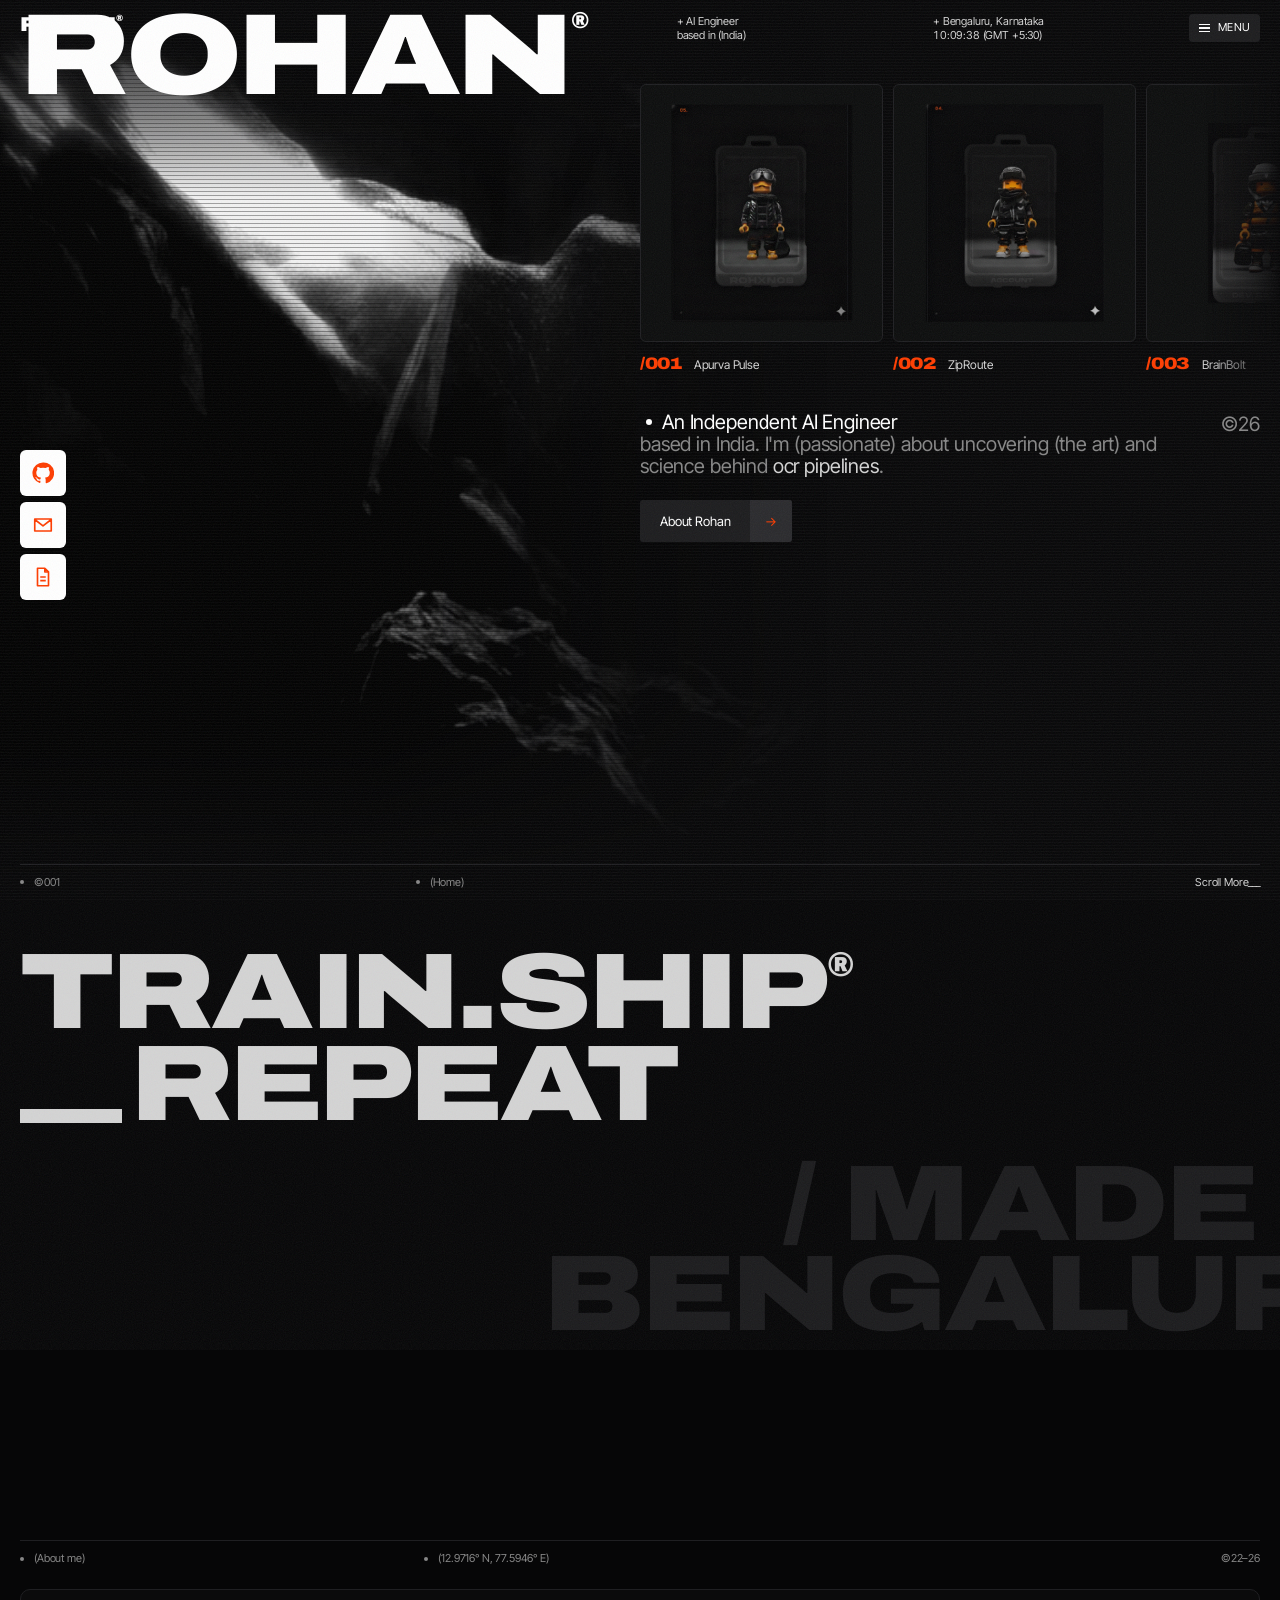
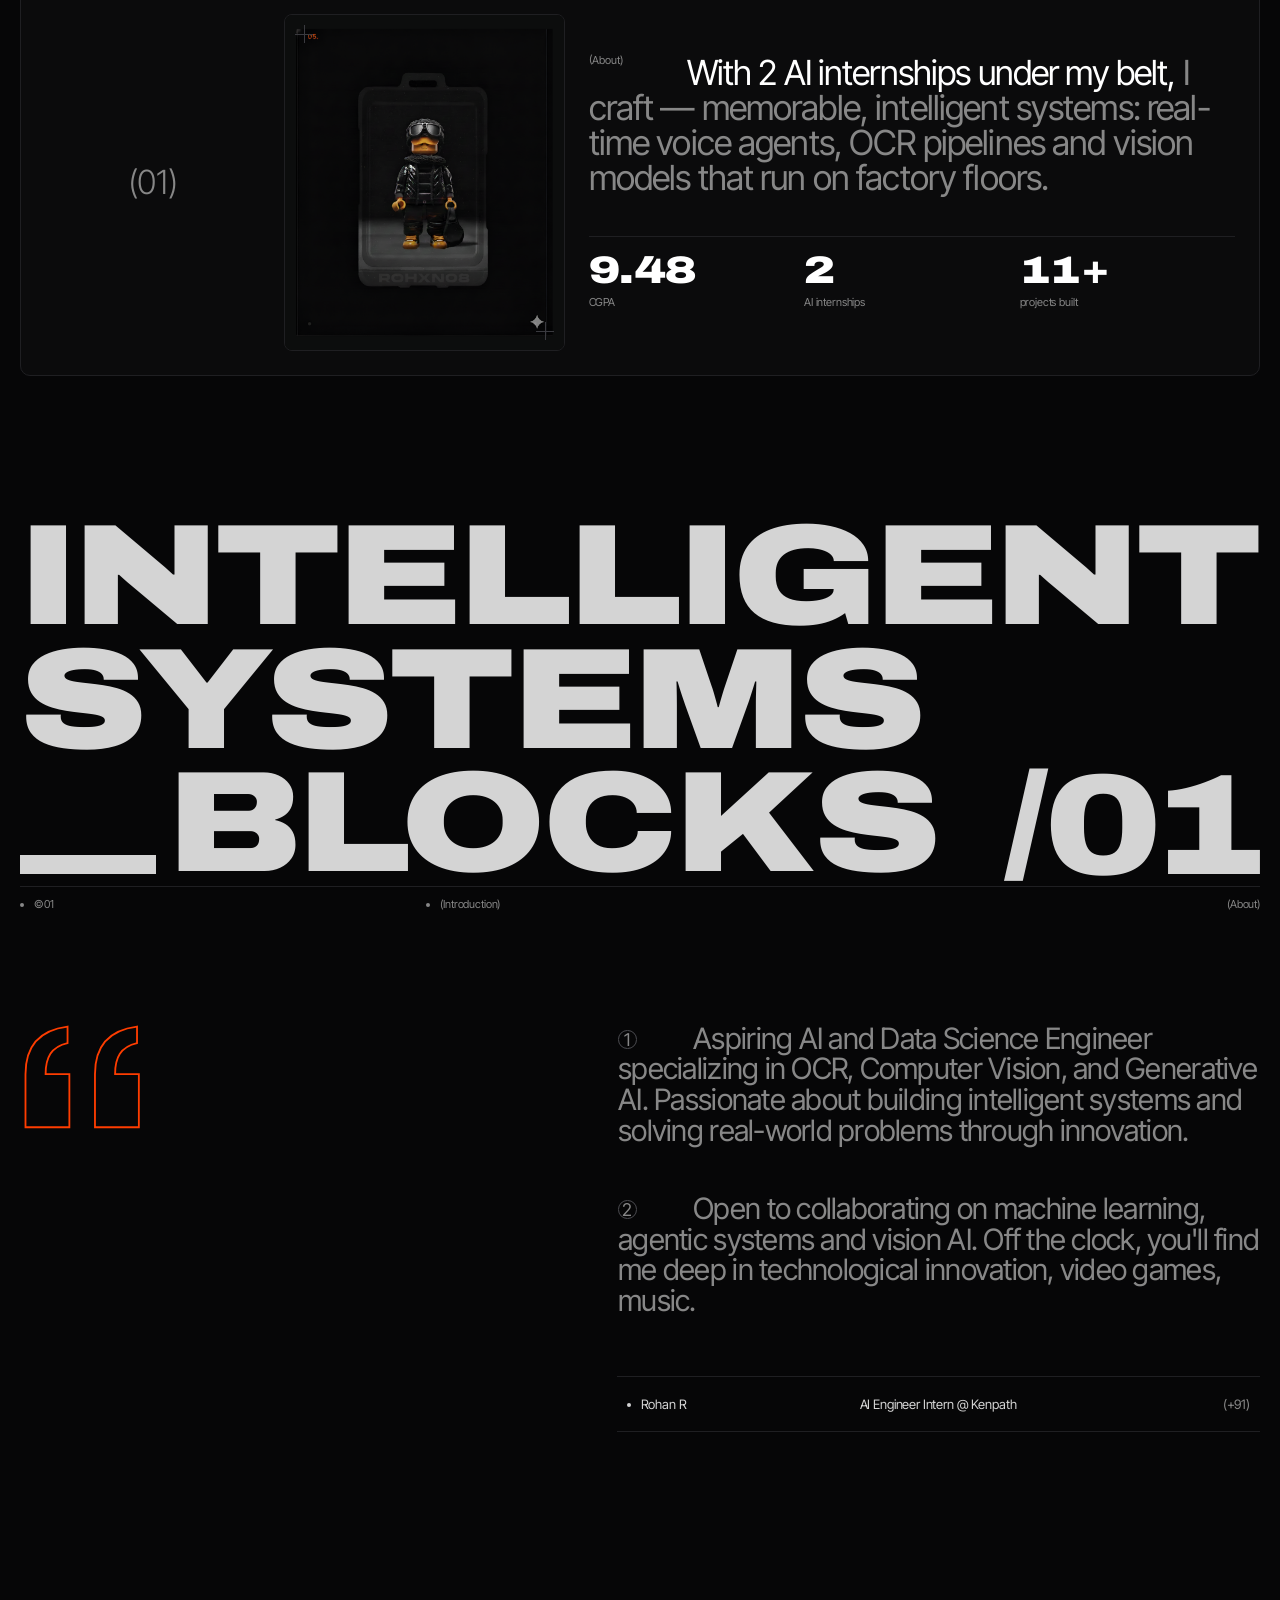
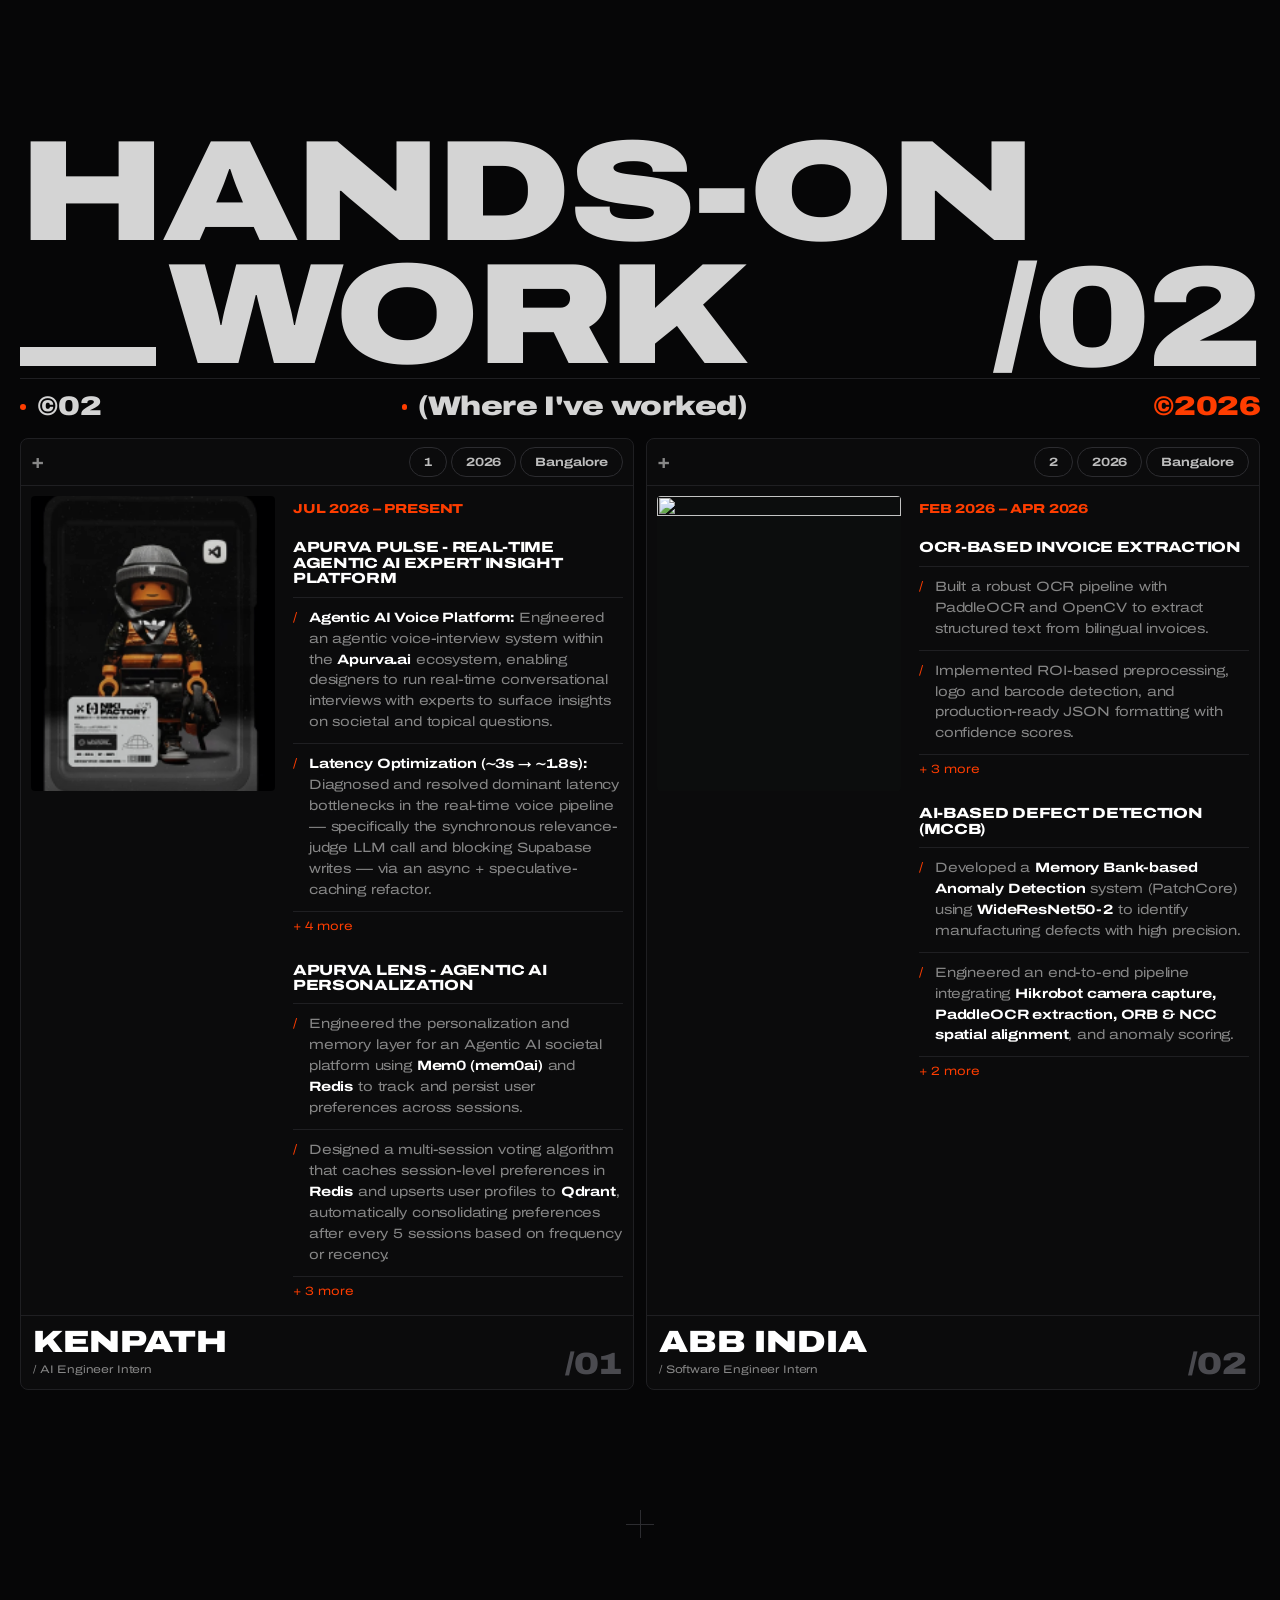
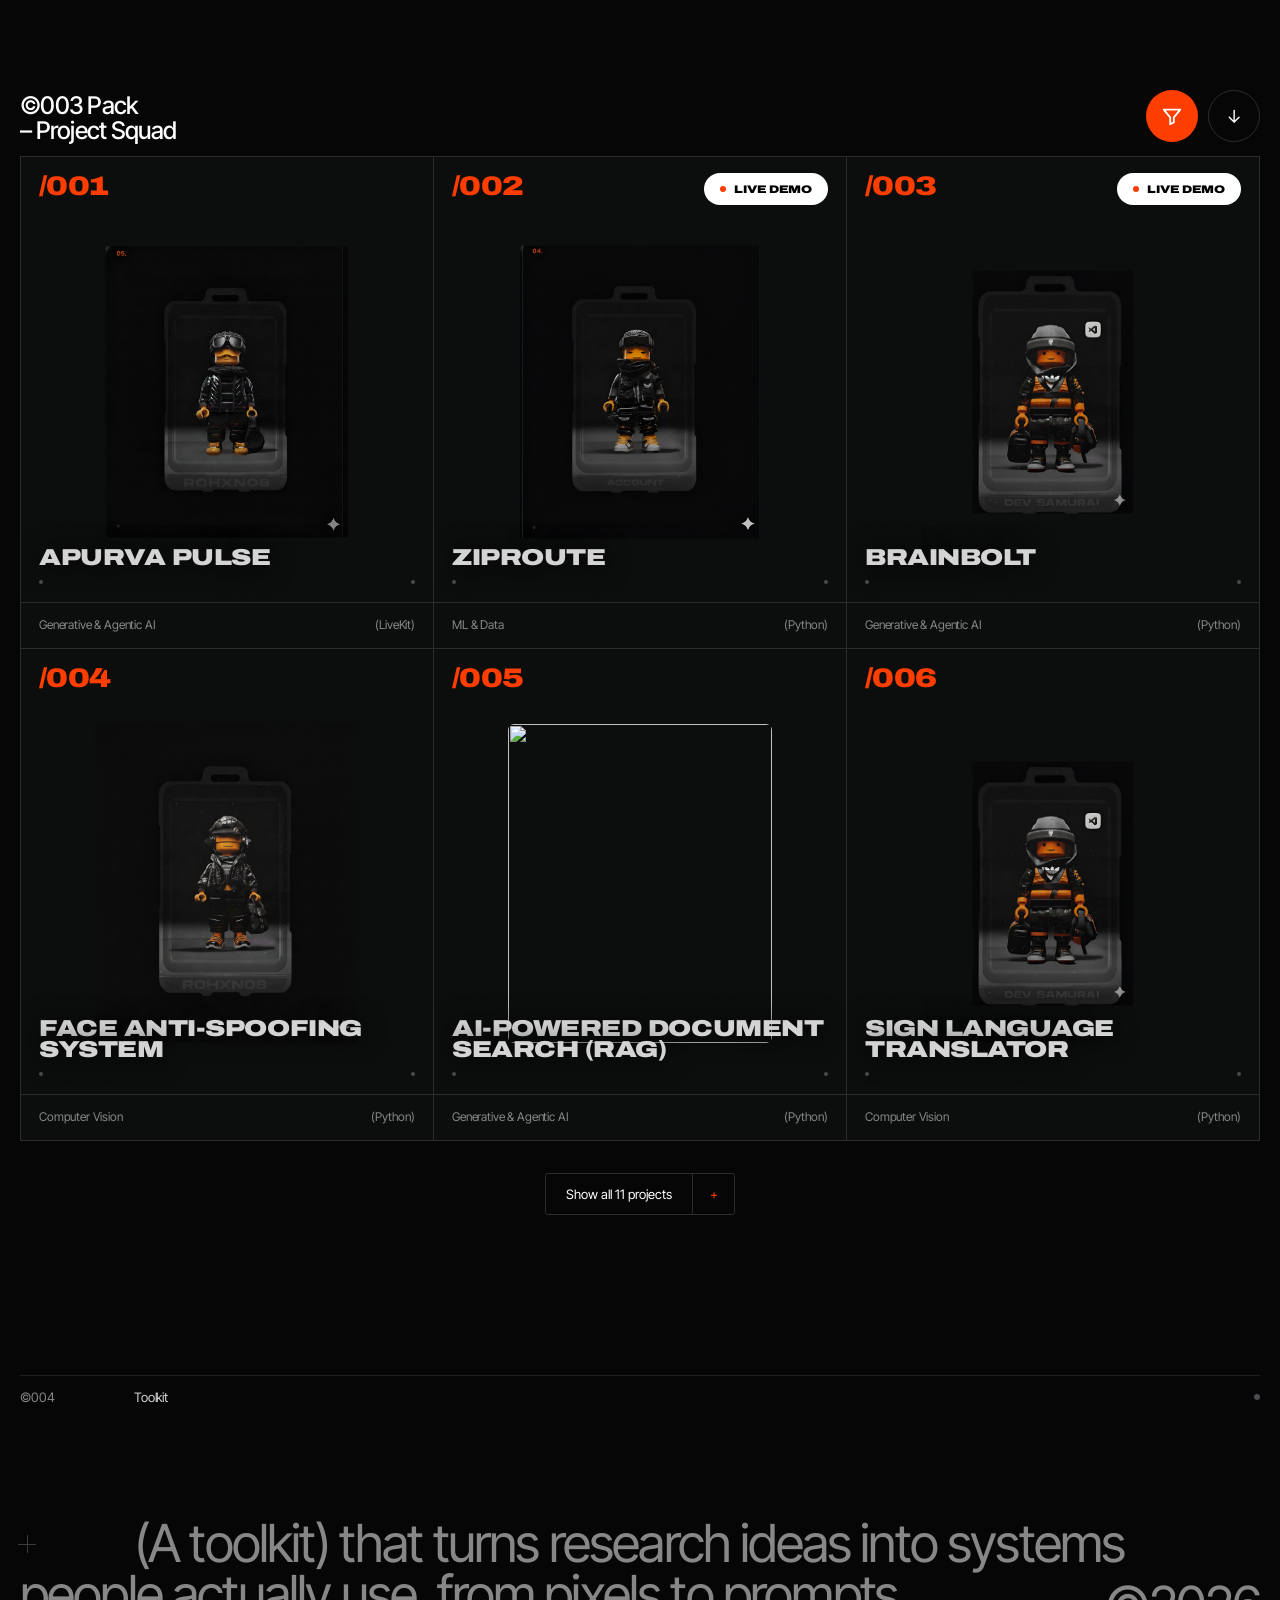
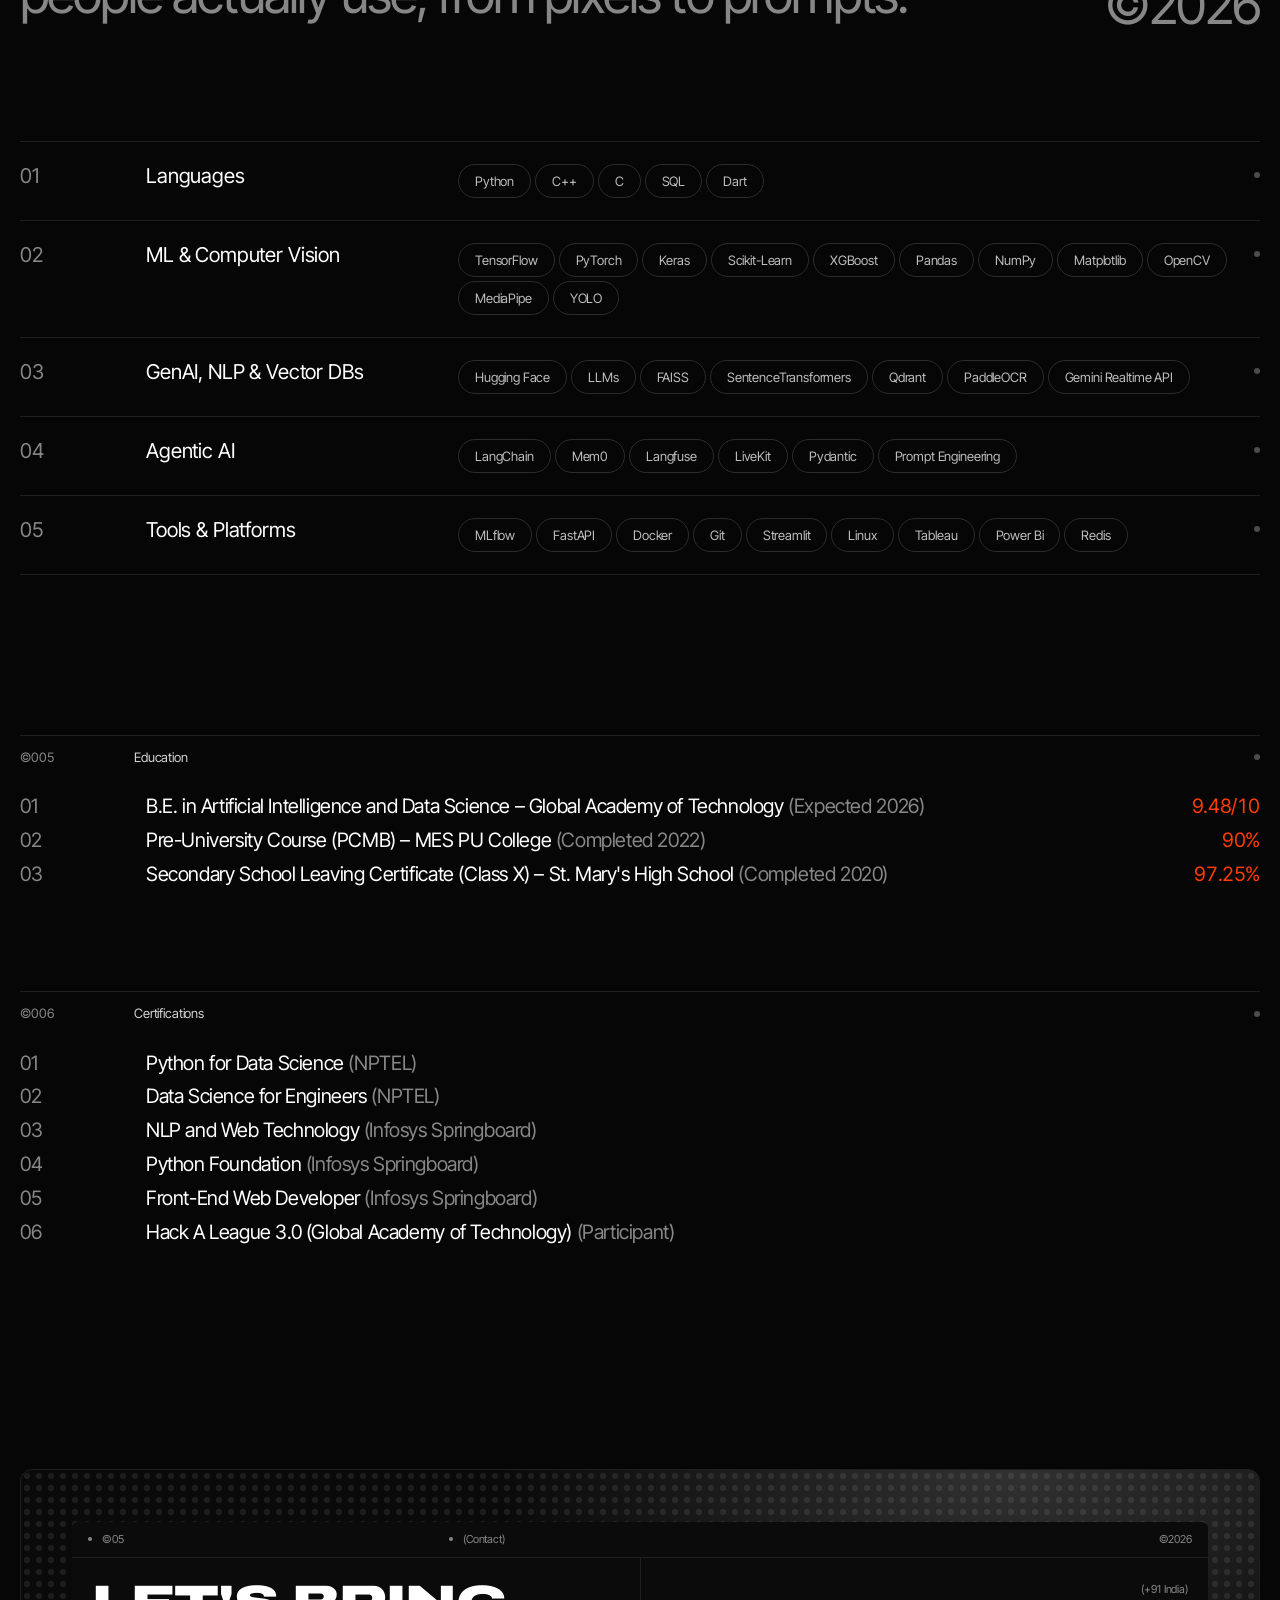
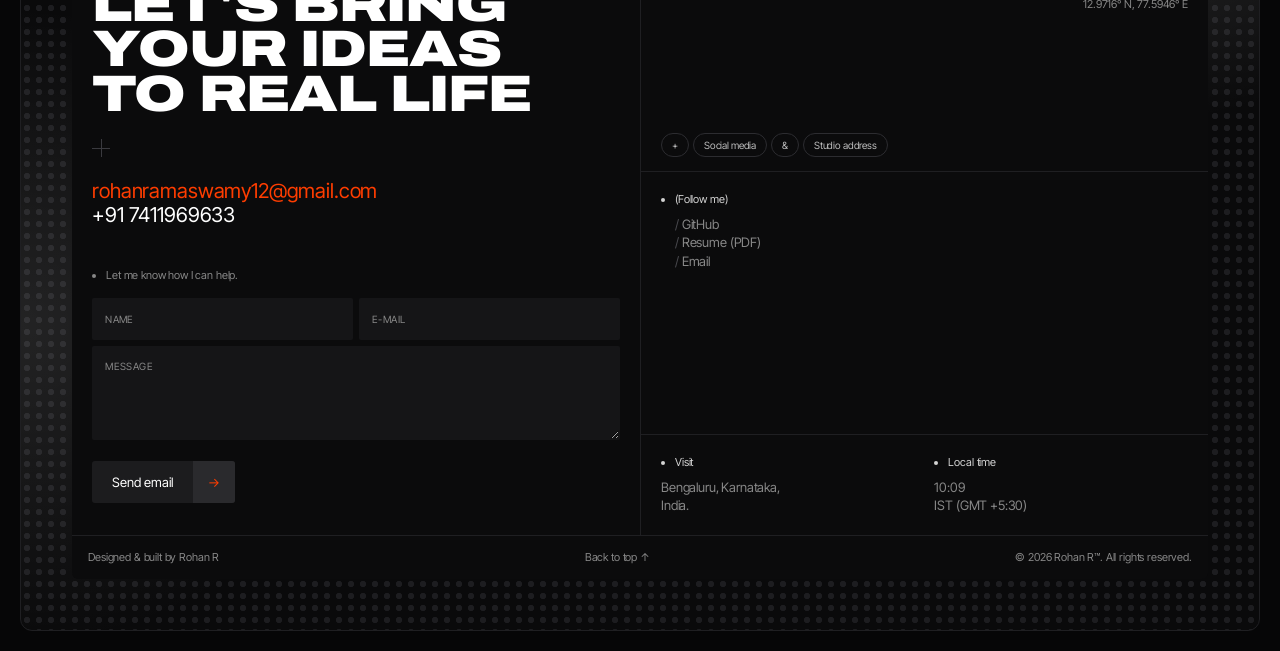
==== commit 12c3a8c1: "Filter dropdown, /001 numbering, bolder experience and social buttons - Project grid numbers use the" ====
--- a/index.html
+++ b/index.html
@@ -147,7 +147,7 @@
         <span class="ln"><span><b class="bar"></b>WORK</span></span>
         <span class="tr-num">/02</span>
       </h2>
-      <div class="rail"><span><i class="dot"></i>©02</span><span><i class="dot"></i>(Where I've worked)</span><span>©2026</span></div>
+      <div class="rail rail-lg"><span><i class="dot"></i>©02</span><span><i class="dot"></i>(Where I've worked)</span><span>©2026</span></div>
       <div class="xp-grid" id="experience-list"></div>
     </section>
 
@@ -156,8 +156,19 @@
       <div class="crosshair" aria-hidden="true"></div>
       <div class="pack-head">
         <h2 class="pack-title">©003 Pack<br>– Project Squad</h2>
-        <div class="filters" id="project-filters" role="tablist" aria-label="Filter projects"></div>
-        <a href="#skills" class="round-btn" aria-label="Skip to toolkit">↓</a>
+        <div class="pack-actions">
+          <div class="filter-wrap">
+            <button class="filter-btn" id="filter-toggle" aria-expanded="false" aria-controls="filter-panel" aria-label="Filter projects by category">
+              <svg viewBox="0 0 24 24" aria-hidden="true"><path d="M3 5h18l-7 8.5V19l-4 2v-7.5z" /></svg>
+              <span class="fb-count" id="filter-count" hidden></span>
+            </button>
+            <div class="filter-panel" id="filter-panel" role="group" aria-label="Project categories" hidden>
+              <p class="fp-head"><span>Filter</span><button class="fp-clear" id="filter-clear" type="button">Clear</button></p>
+              <div class="fp-list" id="project-filters"></div>
+            </div>
+          </div>
+          <a href="#skills" class="round-btn" aria-label="Skip to toolkit">↓</a>
+        </div>
       </div>
       <div class="pack-grid" id="project-grid"></div>
       <div class="center">
--- a/assets/css/styles.css
+++ b/assets/css/styles.css
@@ -696,11 +696,21 @@
 
 .pack figcaption {
     display: flex;
-    gap: 10px;
-    padding-top: 8px;
-    font-size: 10px;
+    align-items: baseline;
+    gap: 12px;
+    padding-top: 10px;
+    font-size: 12px;
     color: var(--muted);
     white-space: nowrap;
+}
+
+.pack figcaption span:first-child {
+    font-family: var(--font-display);
+    font-stretch: 125%;
+    font-weight: 900;
+    font-size: clamp(16px, 1.3vw, 22px);
+    letter-spacing: -0.02em;
+    color: var(--brand);
 }
 
 .pack figcaption span:last-child {
@@ -767,29 +777,30 @@
     list-style: none;
     display: flex;
     flex-direction: column;
-    gap: 4px;
+    gap: 6px;
 }
 
 .hero-social a {
     display: grid;
     place-items: center;
-    width: 30px;
-    height: 30px;
-    border: 1px solid var(--line-2);
-    border-radius: 4px;
-    background: rgba(6, 6, 7, .6);
-    color: var(--muted);
-    transition: color .3s, border-color .3s;
-}
-
-.hero-social a:hover {
-    color: var(--text);
-    border-color: var(--brand);
+    width: 46px;
+    height: 46px;
+    border-radius: 6px;
+    background: var(--text);
+    color: var(--brand);
+    transition: background .3s, color .3s, transform .4s var(--ease);
+}
+
+.hero-social a:hover,
+.hero-social a:focus-visible {
+    background: var(--brand);
+    color: #fff;
+    transform: translateX(3px);
 }
 
 .hero-social svg {
-    width: 14px;
-    height: 14px;
+    width: 22px;
+    height: 22px;
 }
 
 .hero-rail {
@@ -1077,10 +1088,44 @@
     color: var(--muted);
 }
 
+.rail-lg {
+    padding: 14px 0;
+    font-family: var(--font-display);
+    font-stretch: 125%;
+    font-weight: 900;
+    font-size: clamp(16px, 2.1vw, 34px);
+    line-height: 1;
+    letter-spacing: -0.02em;
+    color: var(--soft);
+}
+
+.rail-lg .dot {
+    width: .22em;
+    height: .22em;
+    margin-right: .4em;
+    background: var(--brand);
+}
+
+.rail-lg > span:last-child {
+    color: var(--brand);
+}
+
+.xp-card {
+    font-family: var(--font-display);
+    font-stretch: 125%;
+    letter-spacing: -0.01em;
+}
+
+.xp-top {
+    font-size: clamp(16px, 1.4vw, 22px);
+    font-weight: 900;
+}
+
 .xp-top .pill {
-    height: 22px;
-    padding: 0 10px;
-    font-size: 10px;
+    height: 30px;
+    padding: 0 14px;
+    font-size: 12px;
+    font-weight: 700;
 }
 
 .xp-body {
@@ -1115,22 +1160,26 @@
 .xp-info {
     display: grid;
     align-content: start;
-    gap: 18px;
-    font-size: 12.5px;
+    gap: 22px;
+    font-size: 13.5px;
     padding-top: 4px;
 }
 
 .xp-when {
     margin: 0;
-    font-size: 11px;
+    font-size: 13px;
+    font-weight: 800;
+    text-transform: uppercase;
     color: var(--brand);
 }
 
 .xp-project h4 {
-    margin: 0 0 8px;
-    font-size: 13px;
-    font-weight: 500;
-    line-height: 1.2;
+    margin: 0 0 10px;
+    font-size: clamp(14px, 1.15vw, 18px);
+    font-weight: 800;
+    text-transform: uppercase;
+    line-height: 1.05;
+    letter-spacing: -0.02em;
 }
 
 .xp-list {
@@ -1139,25 +1188,28 @@
     padding: 0;
     color: var(--muted);
     display: grid;
-    gap: 7px;
+    border-bottom: 1px solid var(--line);
 }
 
 .xp-list li {
     position: relative;
-    padding-left: 14px;
-    line-height: 1.38;
+    padding: 10px 0 10px 16px;
+    border-top: 1px solid var(--line);
+    font-weight: 400;
+    line-height: 1.55;
 }
 
 .xp-list li::before {
     content: '/';
     position: absolute;
     left: 0;
-    color: var(--dim);
+    top: 10px;
+    color: var(--brand);
 }
 
 .xp-list strong {
-    color: var(--soft);
-    font-weight: 500;
+    color: var(--text);
+    font-weight: 700;
 }
 
 .xp-list li.extra {
@@ -1243,26 +1295,178 @@
     white-space: nowrap;
 }
 
-.filters {
+.pack-actions {
     display: flex;
-    flex-wrap: wrap;
-    gap: 4px;
-    justify-content: center;
-}
-
-.filter:hover {
-    border-color: var(--muted);
+    align-items: center;
+    gap: 10px;
+}
+
+.filter-wrap {
+    position: relative;
+}
+
+.filter-btn {
+    position: relative;
+    display: grid;
+    place-items: center;
+    width: 52px;
+    height: 52px;
+    border-radius: 50%;
+    background: var(--brand);
+    color: #fff;
+    transition: background .3s, color .3s, transform .4s var(--ease);
+}
+
+.filter-btn svg {
+    width: 22px;
+    height: 22px;
+    fill: none;
+    stroke: currentColor;
+    stroke-width: 2;
+    stroke-linejoin: round;
+}
+
+.filter-btn:hover,
+.filter-btn:focus-visible,
+.filter-btn.open {
+    background: var(--text);
+    color: var(--brand);
+}
+
+.filter-btn.has-filter svg {
+    fill: currentColor;
+}
+
+.fb-count {
+    position: absolute;
+    top: -4px;
+    right: -4px;
+    min-width: 20px;
+    height: 20px;
+    padding: 0 5px;
+    border-radius: 999px;
+    background: var(--text);
+    color: #000;
+    border: 2px solid var(--bg);
+    font-family: var(--font-display);
+    font-stretch: 125%;
+    font-weight: 900;
+    font-size: 10px;
+    line-height: 16px;
+}
+
+.filter-panel {
+    position: absolute;
+    right: 0;
+    top: calc(100% + 10px);
+    z-index: 20;
+    width: max-content;
+    min-width: 290px;
+    padding: 8px;
+    background: var(--panel-2);
+    border: 1px solid var(--line-2);
+    border-radius: 12px;
+    box-shadow: 0 24px 60px rgba(0, 0, 0, .6);
+    font-family: var(--font-display);
+    font-stretch: 125%;
+    animation: pop .35s var(--ease);
+}
+
+@keyframes pop {
+    from { opacity: 0; transform: translateY(-6px); }
+}
+
+.fp-head {
+    display: flex;
+    justify-content: space-between;
+    align-items: center;
+    margin: 0;
+    padding: 8px 10px 10px;
+    font-size: 11px;
+    font-weight: 900;
+    text-transform: uppercase;
+    color: var(--muted);
+    border-bottom: 1px solid var(--line);
+}
+
+.fp-clear {
+    font-size: 11px;
+    font-weight: 700;
+    text-transform: uppercase;
+    color: var(--brand);
+}
+
+.fp-clear:hover {
     color: var(--text);
 }
 
-.filter.active {
-    background: var(--text);
-    border-color: var(--text);
-    color: #000;
-}
-
-.filter.active sup {
-    color: #555;
+.fp-list {
+    display: grid;
+    padding-top: 6px;
+}
+
+.fp-item {
+    display: flex;
+    align-items: center;
+    gap: 12px;
+    padding: 10px;
+    border-radius: 8px;
+    font-size: 13px;
+    font-weight: 700;
+    text-transform: uppercase;
+    letter-spacing: -0.01em;
+    color: var(--soft);
+    cursor: pointer;
+    transition: background .2s, color .2s;
+}
+
+.fp-item:hover {
+    background: var(--chip);
+    color: var(--text);
+}
+
+.fp-item sup {
+    margin-left: auto;
+    font-size: 11px;
+    color: var(--muted);
+}
+
+.fp-item input {
+    appearance: none;
+    -webkit-appearance: none;
+    flex: none;
+    display: grid;
+    place-items: center;
+    width: 18px;
+    height: 18px;
+    margin: 0;
+    border: 1.5px solid var(--muted);
+    border-radius: 4px;
+    cursor: pointer;
+    transition: background .2s, border-color .2s;
+}
+
+.fp-item input::after {
+    content: '';
+    width: 5px;
+    height: 9px;
+    border: solid #fff;
+    border-width: 0 2px 2px 0;
+    transform: translateY(-1px) rotate(45deg) scale(0);
+    transition: transform .2s var(--ease);
+}
+
+.fp-item input:checked {
+    background: var(--brand);
+    border-color: var(--brand);
+}
+
+.fp-item input:checked::after {
+    transform: translateY(-1px) rotate(45deg) scale(1);
+}
+
+.fp-item:has(input:checked) {
+    color: var(--text);
 }
 
 .round-btn {
@@ -1302,28 +1506,61 @@
     display: grid;
     place-items: center;
     aspect-ratio: 1 / 1.08;
-    padding: 56px 18% 48px;
+    padding: 72px 18% 48px;
     overflow: hidden;
 }
 
 .pc-num {
     position: absolute;
     left: 18px;
-    top: 18px;
-    font-size: 12px;
-    font-weight: 600;
+    top: 16px;
+    font-family: var(--font-display);
+    font-stretch: 125%;
+    font-weight: 900;
+    font-size: clamp(22px, 2.1vw, 34px);
+    line-height: 1;
+    letter-spacing: -0.02em;
     color: var(--brand);
-    letter-spacing: .04em;
 }
 
 .pc-live {
     position: absolute;
     right: 18px;
-    top: 18px;
-    font-size: 10px;
-    color: var(--brand);
+    top: 16px;
+    z-index: 1;
+    display: inline-flex;
+    align-items: center;
+    height: 32px;
+    padding: 0 16px;
+    border-radius: 999px;
+    background: var(--text);
+    color: #000;
+    font-family: var(--font-display);
+    font-stretch: 125%;
+    font-weight: 900;
+    font-size: 11px;
     text-transform: uppercase;
-    letter-spacing: .06em;
+    letter-spacing: 0;
+    transition: background .3s, color .3s, transform .4s var(--ease);
+}
+
+.pc-live .dot {
+    width: 6px;
+    height: 6px;
+    margin-right: 8px;
+    background: var(--brand);
+}
+
+.pc-live:hover,
+.pc-live:focus-visible {
+    background: var(--brand);
+    color: #fff;
+    transform: translateY(-2px);
+}
+
+.pc-live:hover .dot,
+.pc-live:focus-visible .dot {
+    background: #fff;
 }
 
 .pc-stage .pack-frame {
@@ -1944,11 +2181,6 @@
         flex-wrap: wrap;
     }
 
-    .filters {
-        order: 3;
-        width: 100%;
-        justify-content: flex-start;
-    }
 }
 
 @media (max-width: 860px) {
@@ -2009,6 +2241,22 @@
 
     .rail {
         grid-template-columns: 1fr 1fr auto;
+    }
+
+    .rail-lg {
+        grid-template-columns: auto 1fr auto;
+        gap: 14px;
+        font-size: 14px;
+    }
+
+    .hero-social a {
+        width: 40px;
+        height: 40px;
+    }
+
+    .hero-social svg {
+        width: 19px;
+        height: 19px;
     }
 
     .statement {
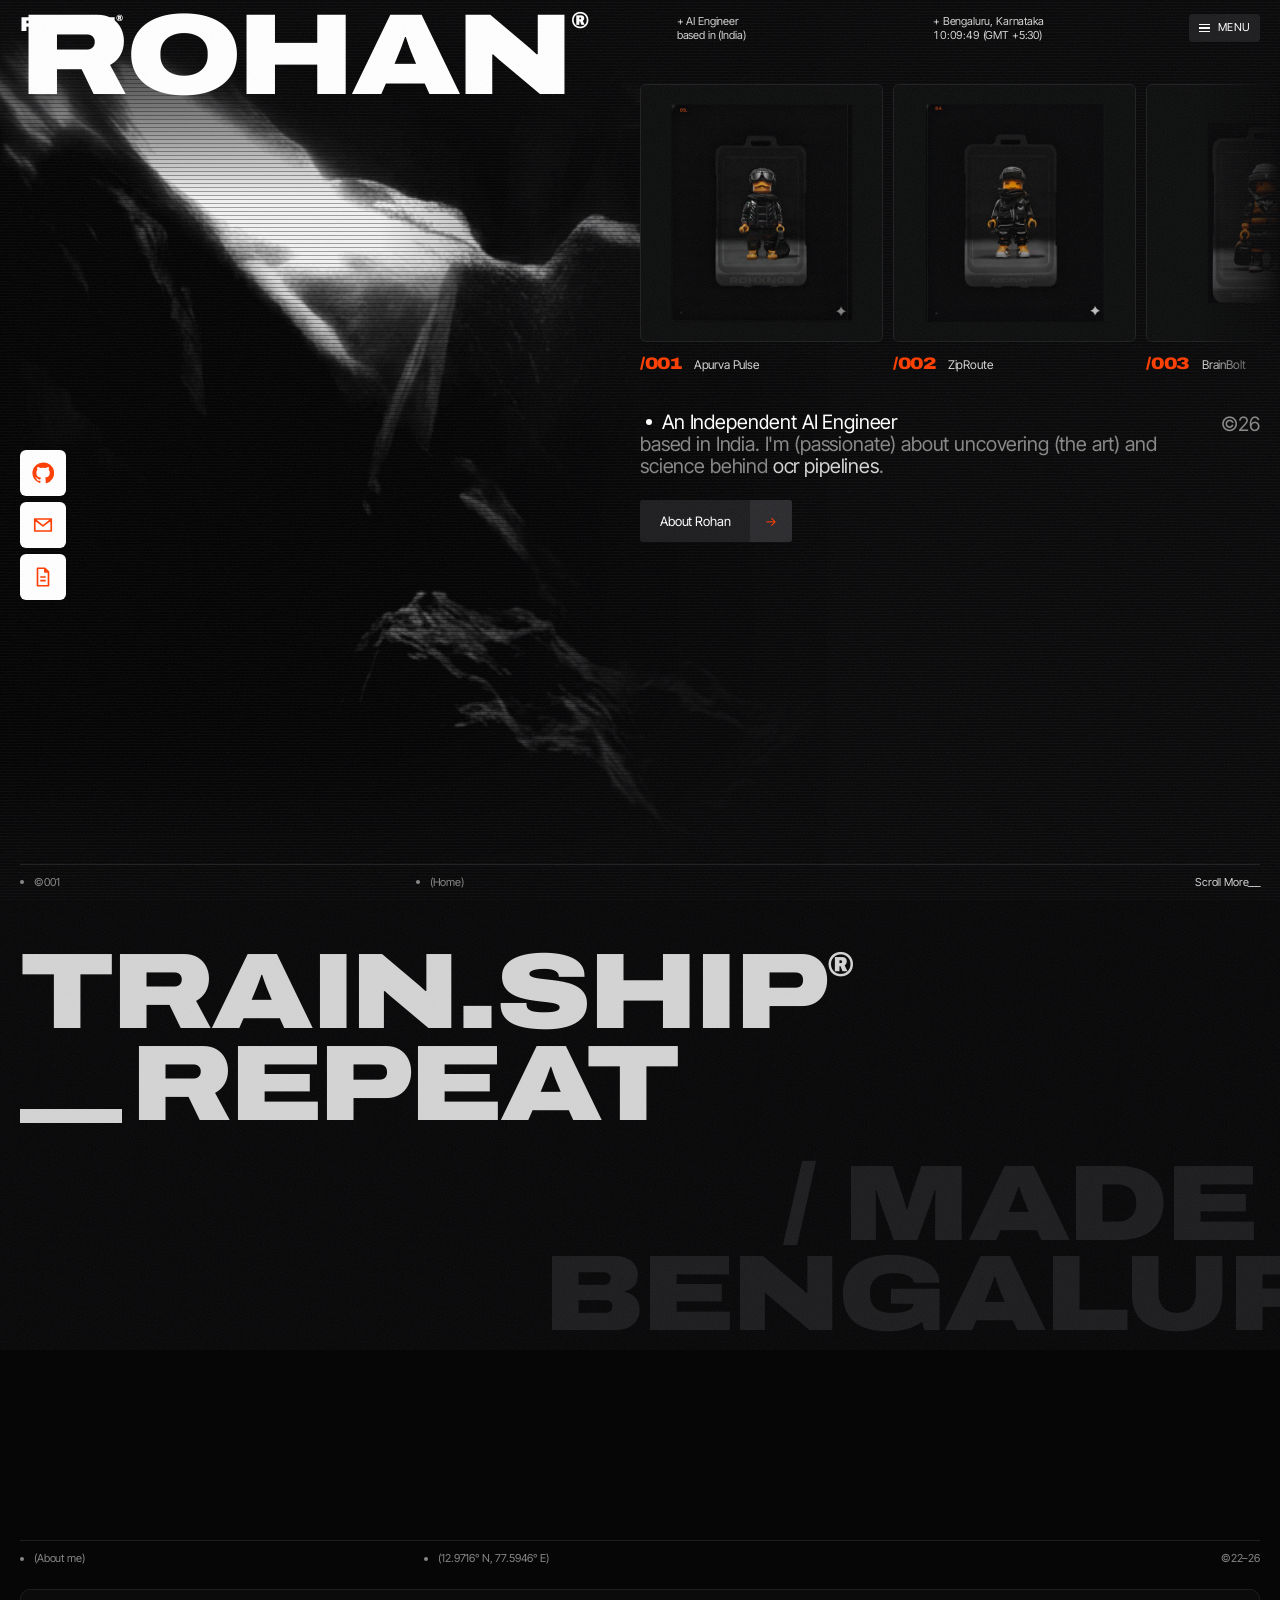
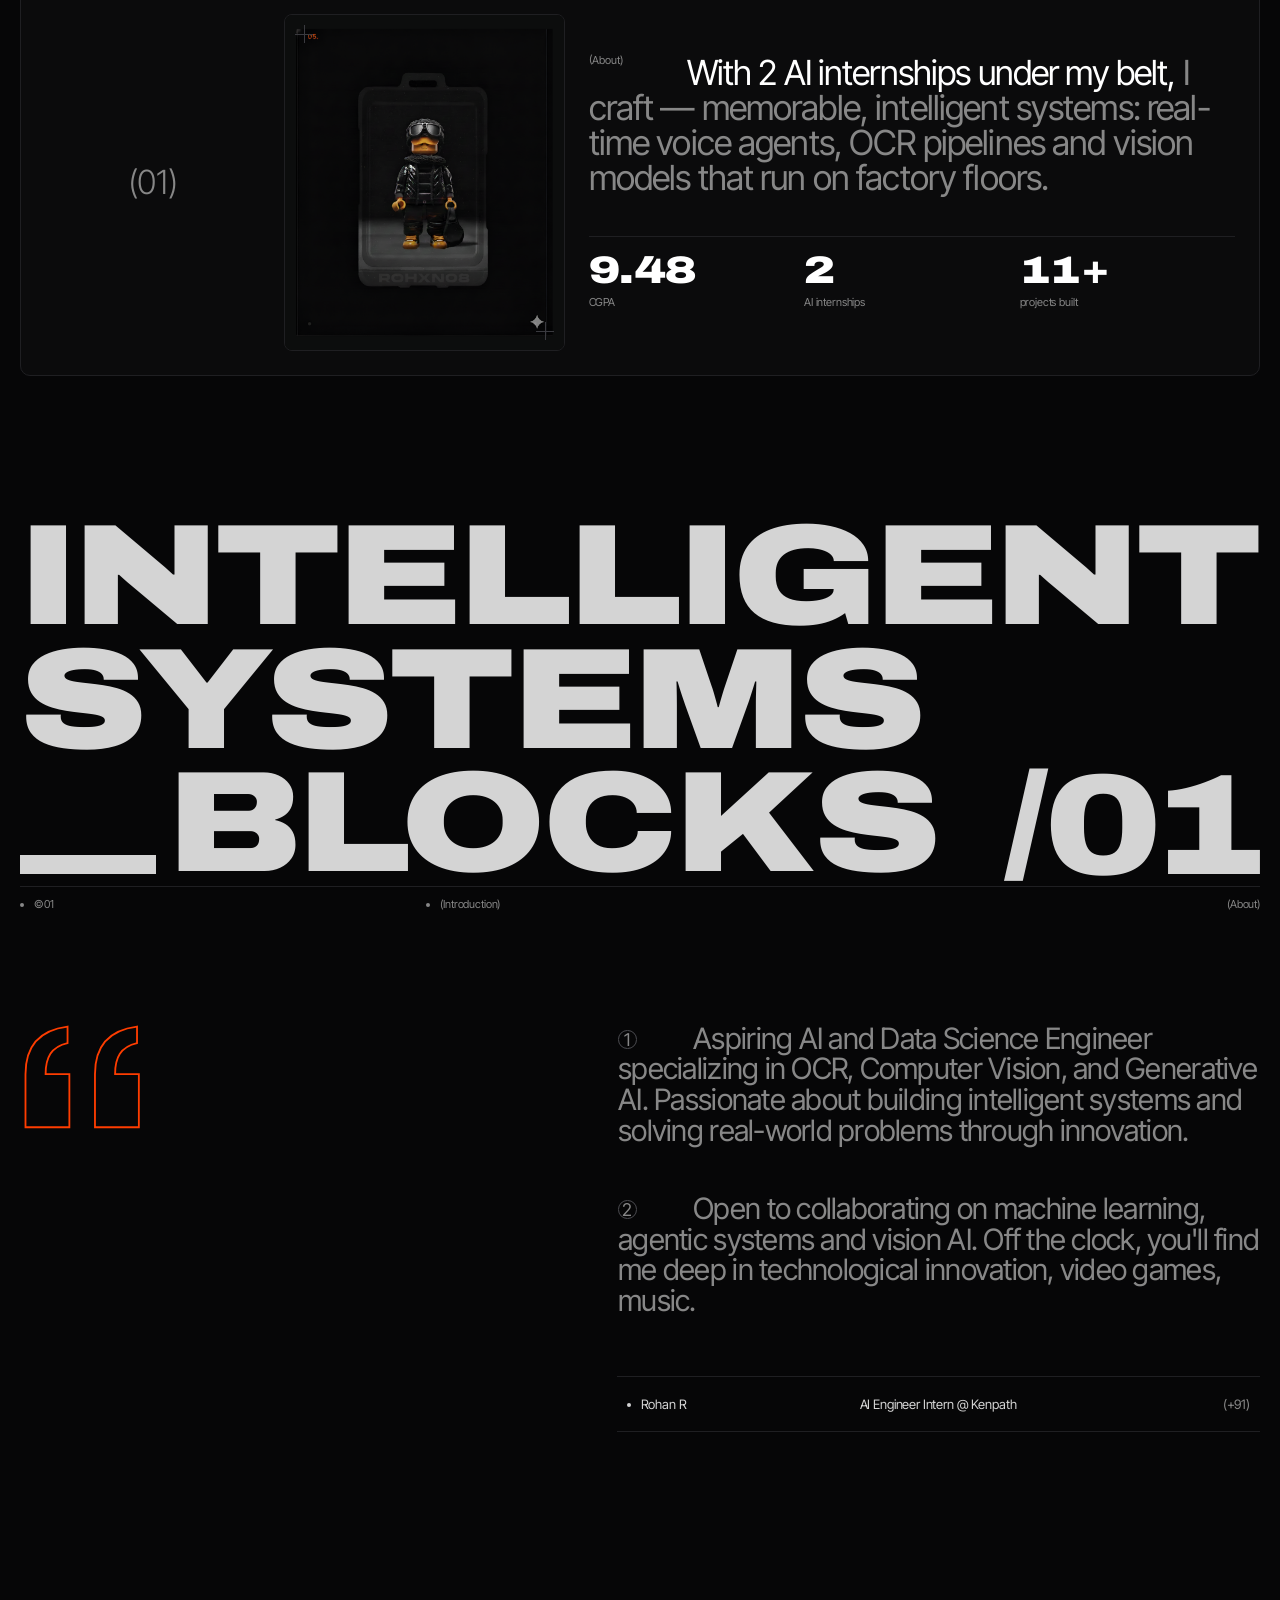
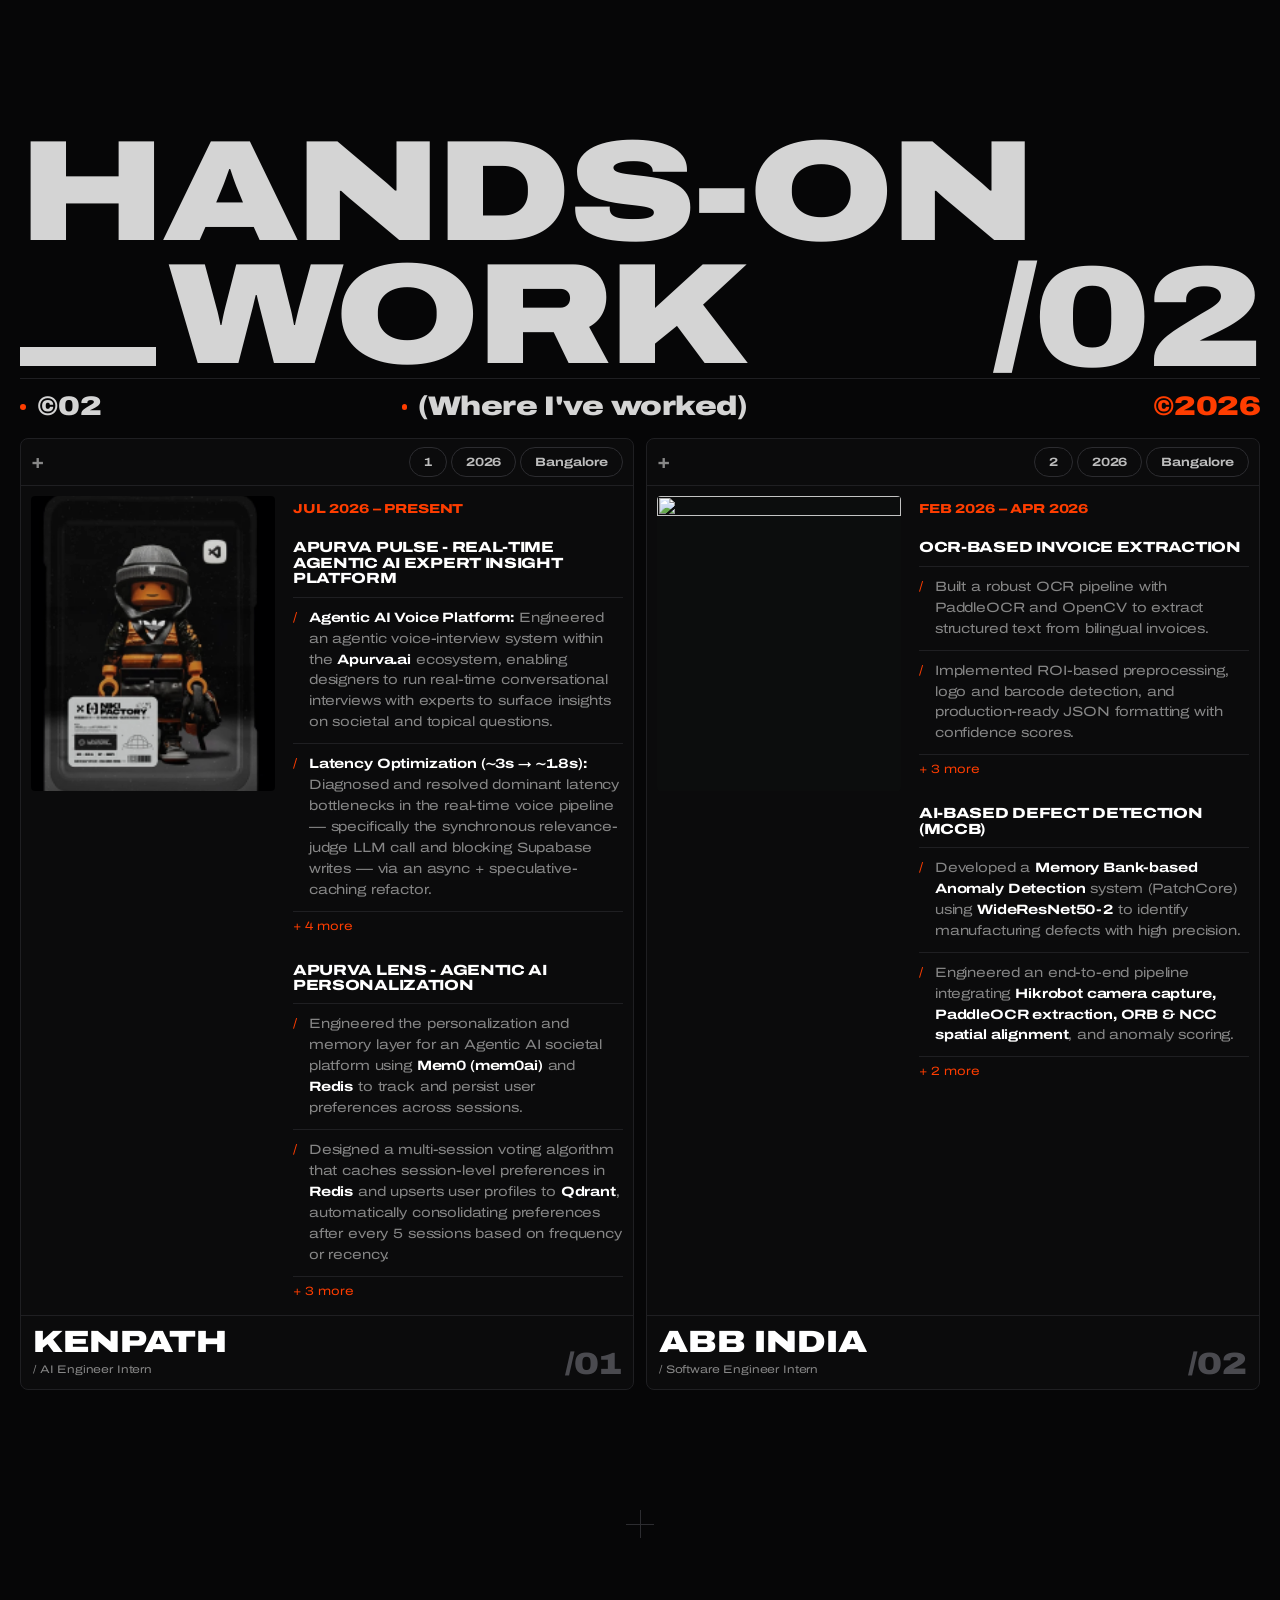
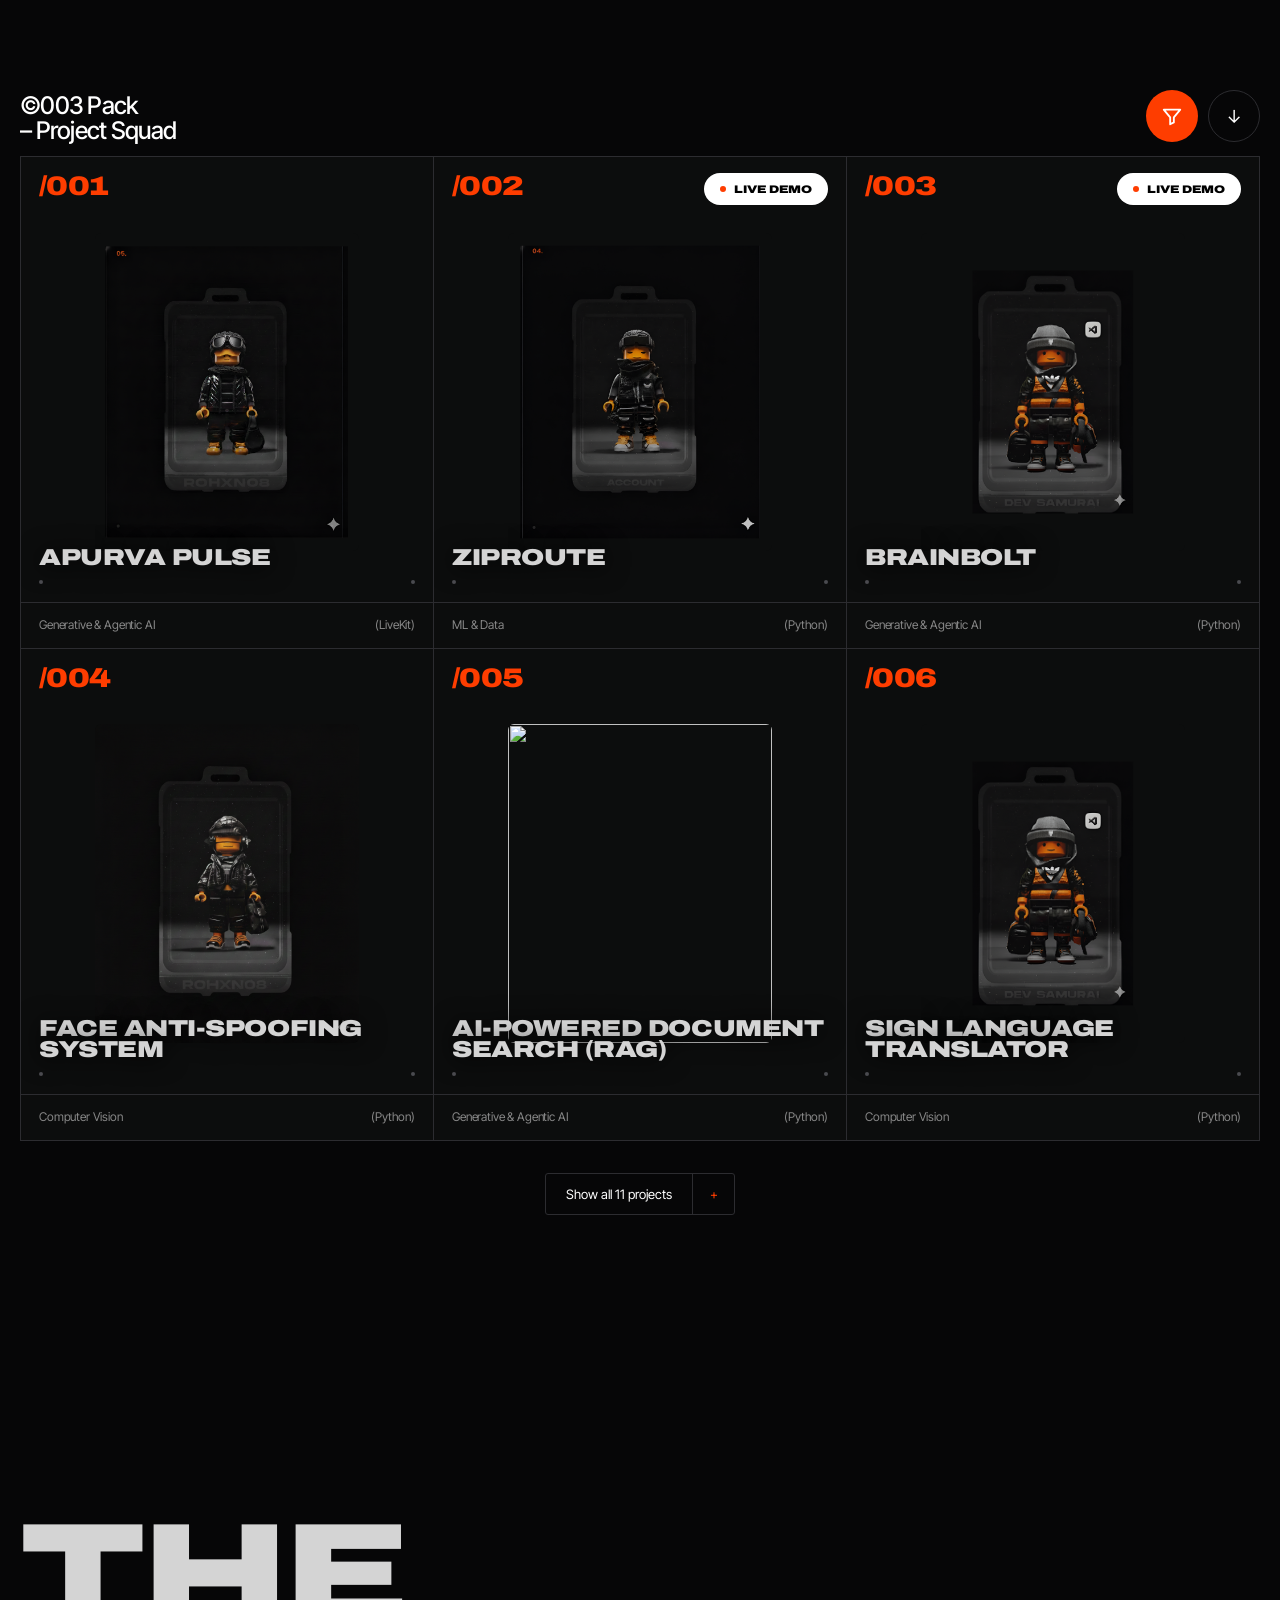
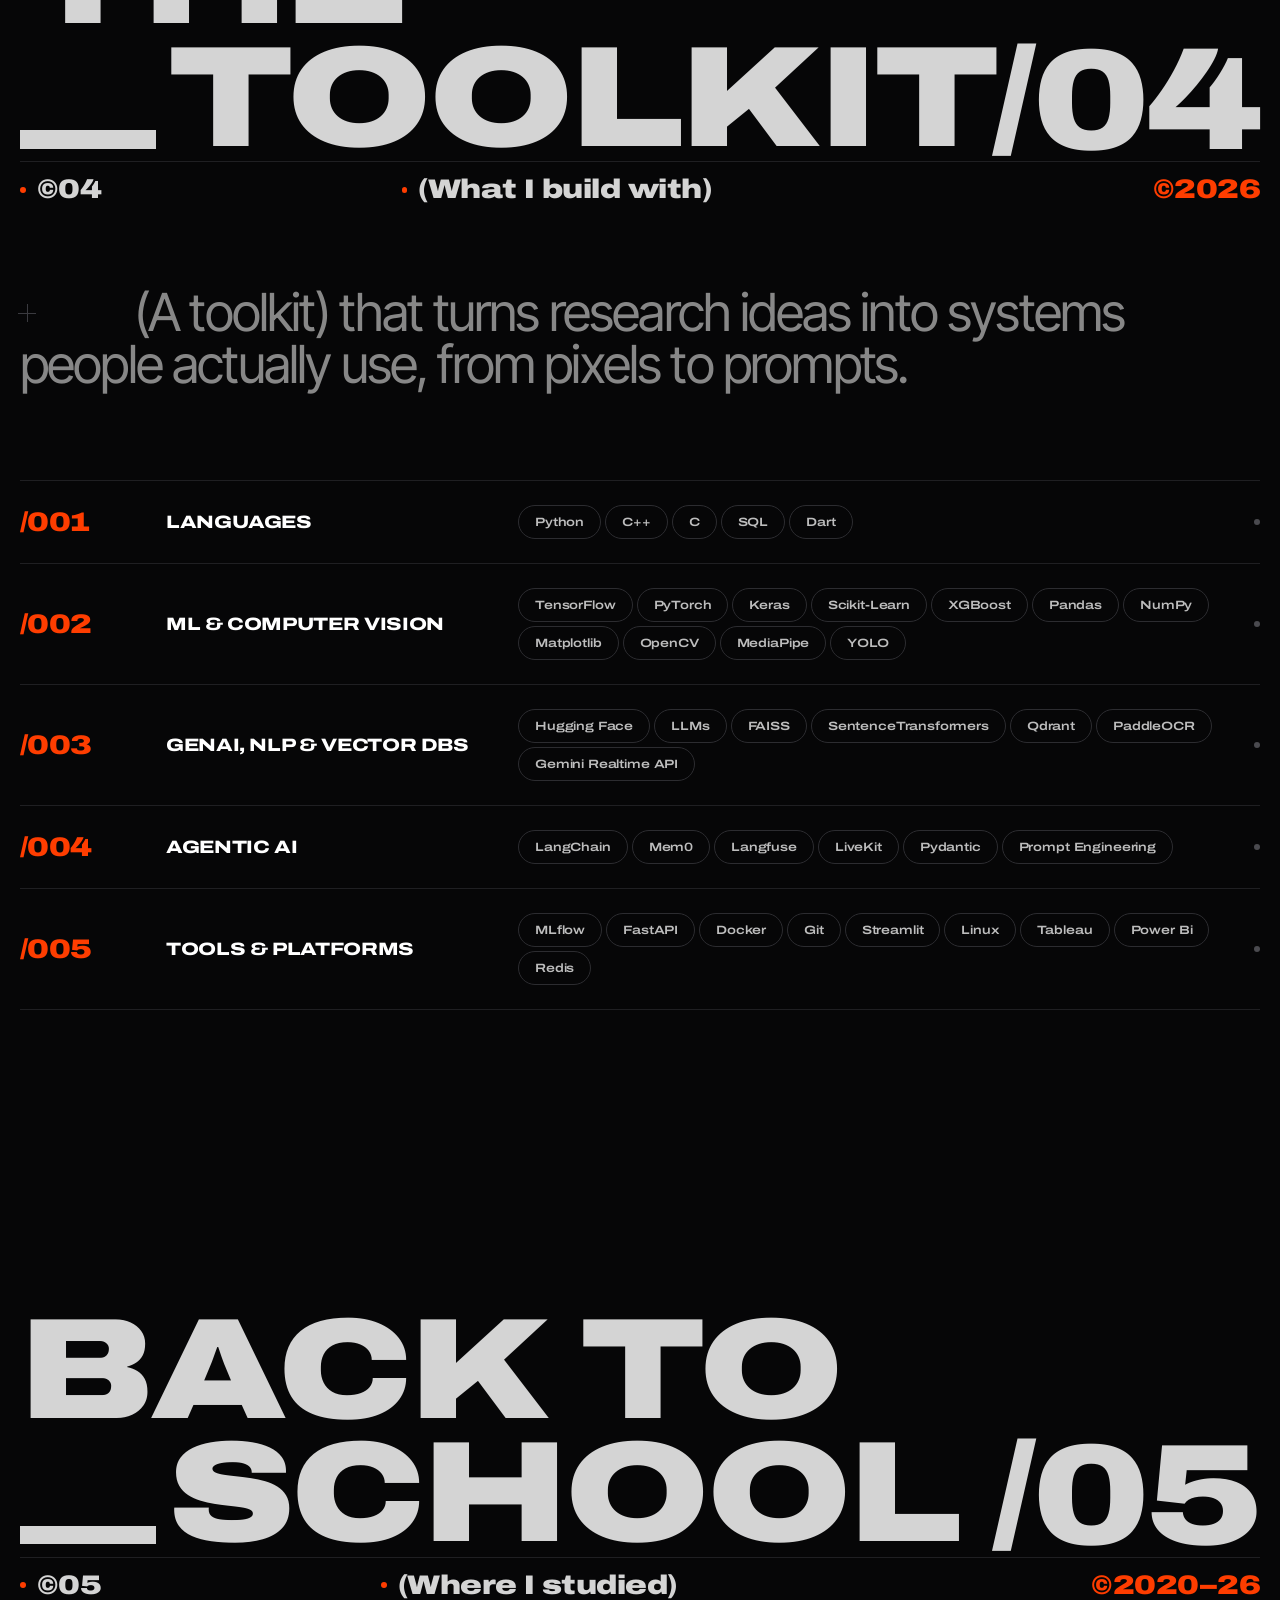
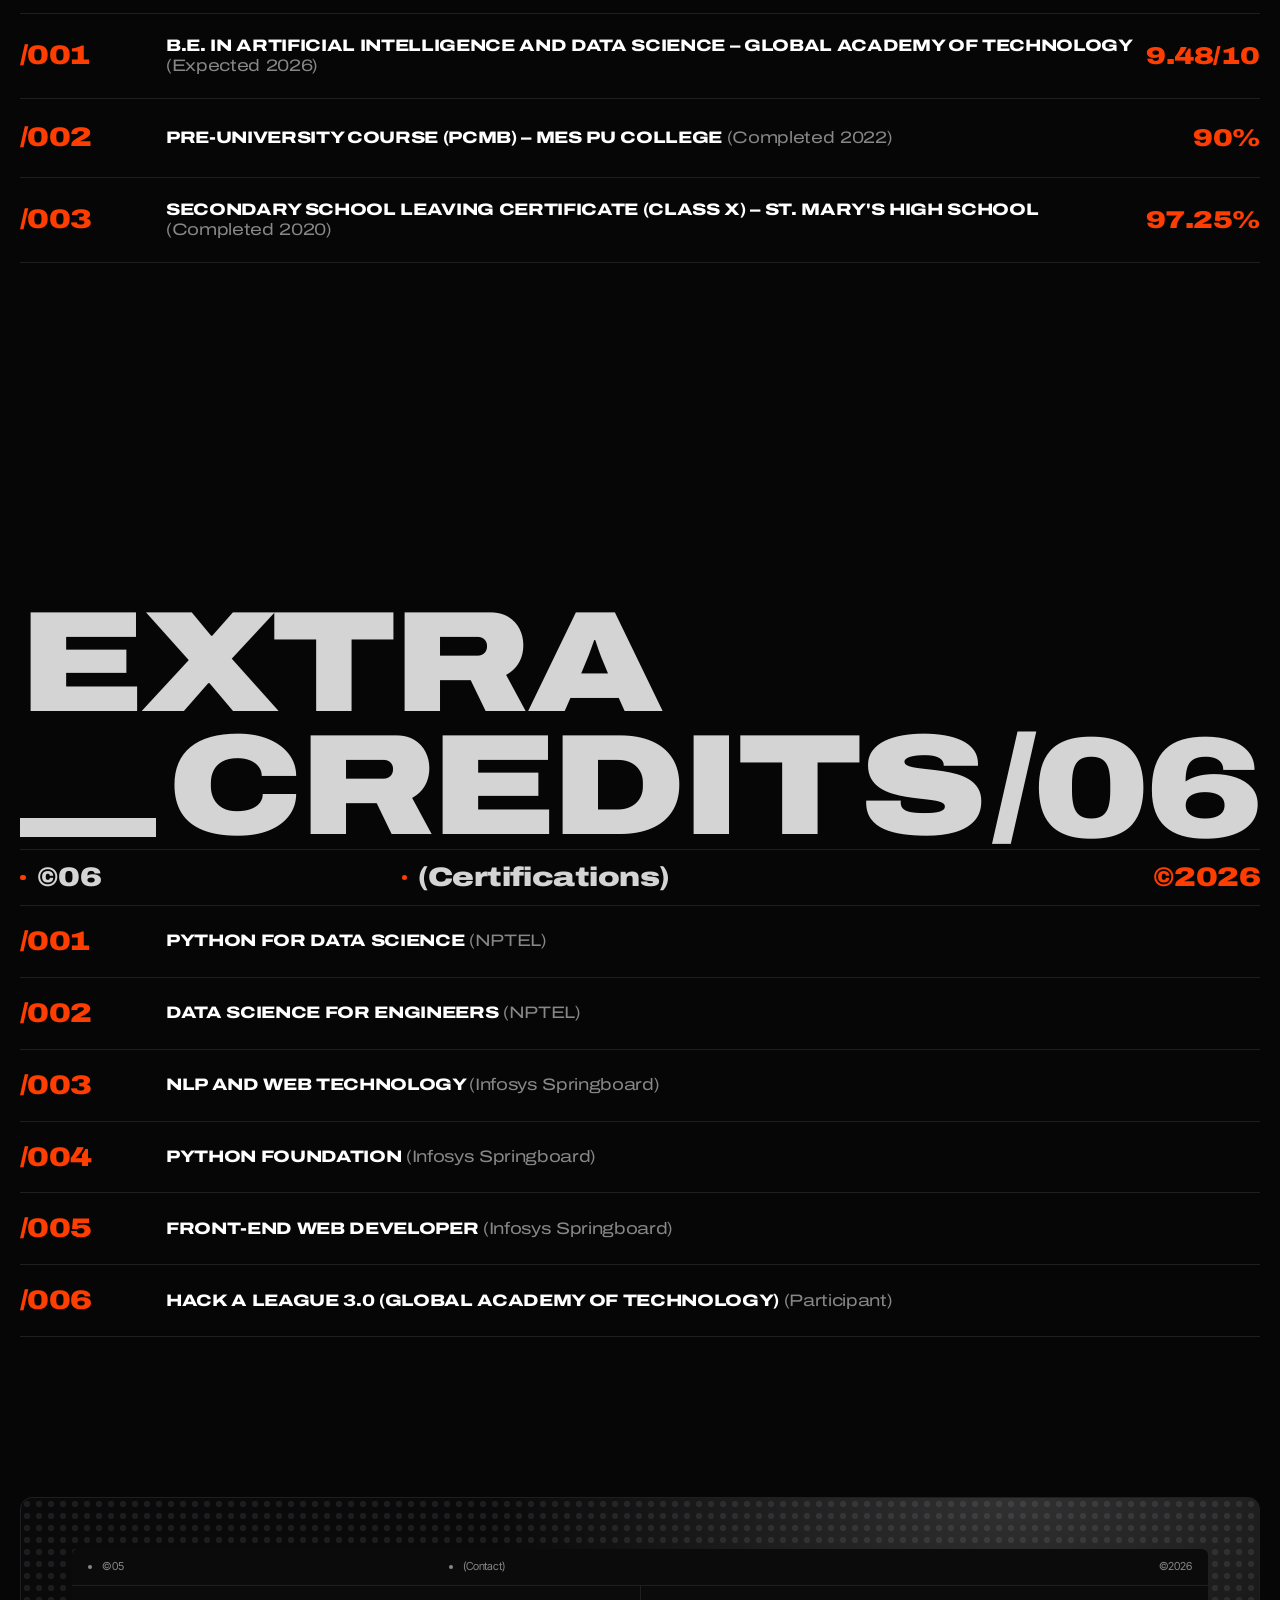
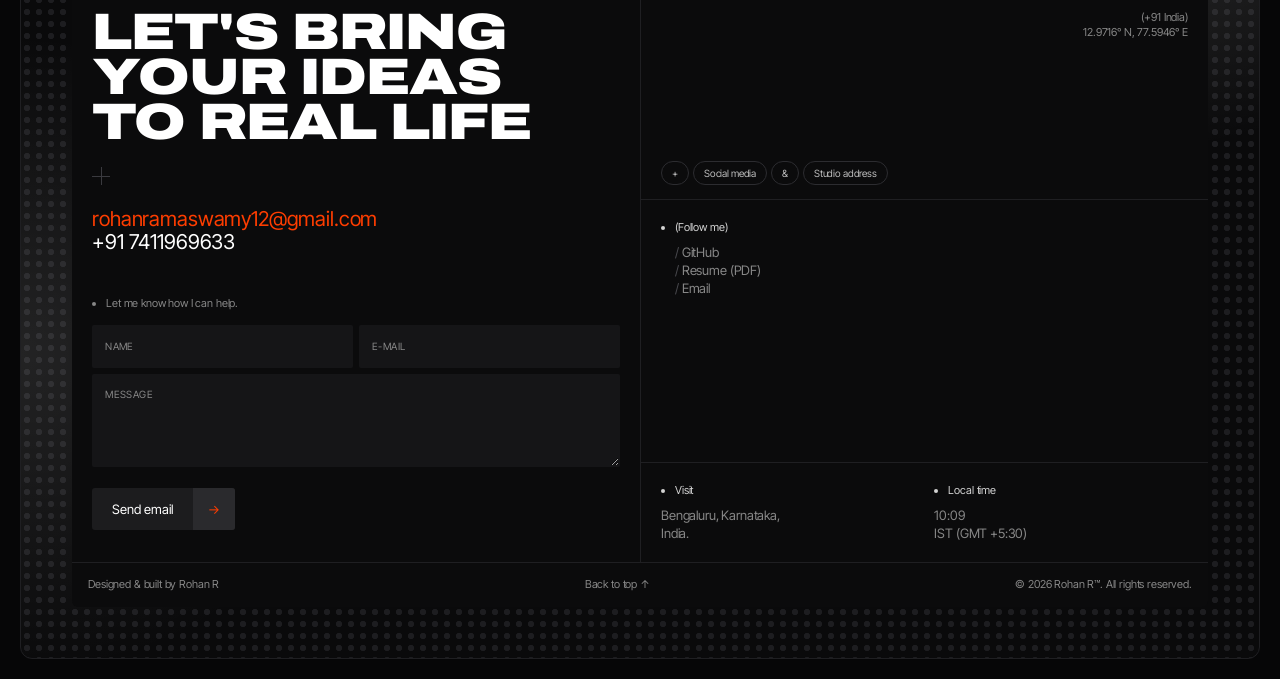
==== commit 21bce6fe: "Give toolkit, education and certifications the work-section layout Each now opens with a giant two-l" ====
--- a/index.html
+++ b/index.html
@@ -178,23 +178,39 @@
 
     <!-- ============ SKILLS ============ -->
     <section id="skills" class="section">
-      <div class="spec-head">
-        <span>©004</span><span>Toolkit</span><i class="dot end"></i>
-      </div>
+      <h2 class="display big title-row" data-lines>
+        <span class="ln"><span>THE</span></span>
+        <span class="ln"><span><b class="bar"></b>TOOLKIT</span></span>
+        <span class="tr-num">/04</span>
+      </h2>
+      <div class="rail rail-lg"><span><i class="dot"></i>©04</span><span><i class="dot"></i>(What I build with)</span><span>©2026</span></div>
       <p class="manifesto" data-reveal>
         <span class="cross tl" aria-hidden="true"></span>
         <span class="indent"></span>(A toolkit) that turns research ideas into systems people actually use, from
         pixels to prompts.
-        <span class="m-year">©2026</span>
       </p>
       <div class="spec-list" id="skills-grid"></div>
     </section>
 
     <!-- ============ EDUCATION ============ -->
     <section id="education" class="section">
-      <div class="spec-head"><span>©005</span><span>Education</span><i class="dot end"></i></div>
+      <h2 class="display big title-row" data-lines>
+        <span class="ln"><span>BACK TO</span></span>
+        <span class="ln"><span><b class="bar"></b>SCHOOL</span></span>
+        <span class="tr-num">/05</span>
+      </h2>
+      <div class="rail rail-lg"><span><i class="dot"></i>©05</span><span><i class="dot"></i>(Where I studied)</span><span>©2020–26</span></div>
       <ol class="award-list" id="education-list"></ol>
-      <div class="spec-head"><span>©006</span><span>Certifications</span><i class="dot end"></i></div>
+    </section>
+
+    <!-- ============ CERTIFICATIONS ============ -->
+    <section id="certifications" class="section">
+      <h2 class="display big title-row" data-lines>
+        <span class="ln"><span>EXTRA</span></span>
+        <span class="ln"><span><b class="bar"></b>CREDITS</span></span>
+        <span class="tr-num">/06</span>
+      </h2>
+      <div class="rail rail-lg"><span><i class="dot"></i>©06</span><span><i class="dot"></i>(Certifications)</span><span>©2026</span></div>
       <ol class="award-list" id="certs-list"></ol>
     </section>
 
--- a/assets/css/styles.css
+++ b/assets/css/styles.css
@@ -1626,28 +1626,13 @@
 
 /* ------------------------------------------------------------ spec lists */
 
-.spec-head {
-    display: grid;
-    grid-template-columns: var(--col) 1fr auto;
-    align-items: center;
-    border-top: 1px solid var(--line);
-    padding: 12px 0;
-    font-size: 13px;
-    color: var(--muted);
-}
-
-.spec-head span:nth-child(2) {
-    color: var(--soft);
-}
-
 .manifesto {
     position: relative;
-    margin: 100px 0 120px;
+    margin: 70px 0 90px;
     font-size: clamp(28px, 4.1vw, 68px);
     line-height: .98;
     letter-spacing: -0.035em;
     color: var(--muted);
-    padding: 0 0 0 0;
 }
 
 .manifesto .indent {
@@ -1661,9 +1646,12 @@
     top: .32em;
 }
 
-.m-year {
-    float: right;
-    margin-top: .2em;
+/* Toolkit / education / certifications share the work-section type */
+.spec-list,
+.award-list {
+    font-family: var(--font-display);
+    font-stretch: 125%;
+    letter-spacing: -0.01em;
 }
 
 .spec-list {
@@ -1672,29 +1660,36 @@
 
 .spec-row {
     display: grid;
-    grid-template-columns: var(--col) minmax(180px, 300px) 1fr 12px;
-    align-items: start;
+    grid-template-columns: calc(var(--col) + 20px) minmax(200px, 340px) 1fr 12px;
+    align-items: center;
     gap: 0 12px;
-    padding: 22px 0;
+    padding: 24px 0;
     border-top: 1px solid var(--line);
 }
 
 .spec-num,
+.aw-num {
+    font-weight: 900;
+    font-size: clamp(22px, 2.1vw, 34px);
+    line-height: 1;
+    letter-spacing: -0.02em;
+    color: var(--brand);
+}
+
 .spec-label {
-    font-size: clamp(18px, 1.6vw, 22px);
-    font-weight: 400;
-    margin: 0;
-    line-height: 1.2;
-}
-
-.spec-num {
-    color: var(--muted);
+    margin: 0;
+    font-size: clamp(15px, 1.4vw, 22px);
+    font-weight: 800;
+    text-transform: uppercase;
+    line-height: 1.05;
+    letter-spacing: -0.02em;
 }
 
 .spec-row .pill {
     height: 34px;
-    font-size: 13px;
     padding: 0 16px;
+    font-size: 12px;
+    font-weight: 600;
 }
 
 .spec-row .pill:hover {
@@ -1702,31 +1697,39 @@
     color: var(--text);
 }
 
-.spec-row .dot.end {
-    margin-top: 8px;
-}
-
 .award-list {
     list-style: none;
-    margin: 12px 0 100px;
+    margin: 0 0 40px;
     padding: 0;
+    border-bottom: 1px solid var(--line);
 }
 
 .award-list li {
     display: grid;
-    grid-template-columns: var(--col) 1fr auto;
+    grid-template-columns: calc(var(--col) + 20px) 1fr auto;
+    align-items: center;
     gap: 12px;
-    padding: 4px 0;
-    font-size: clamp(16px, 1.55vw, 22px);
-    line-height: 1.3;
+    padding: 22px 0;
+    border-top: 1px solid var(--line);
+}
+
+.aw-text {
+    font-size: clamp(14px, 1.3vw, 20px);
+    font-weight: 800;
+    text-transform: uppercase;
+    line-height: 1.2;
     letter-spacing: -0.02em;
 }
 
-.aw-num {
-    color: var(--muted);
+.aw-text .muted {
+    font-weight: 400;
+    text-transform: none;
 }
 
 .aw-score {
+    font-weight: 900;
+    font-size: clamp(20px, 1.9vw, 30px);
+    letter-spacing: -0.02em;
     color: var(--brand);
     font-variant-numeric: tabular-nums;
 }
@@ -2319,8 +2322,13 @@
         padding: 52px 22% 76px;
     }
 
+    .spec-num,
+    .aw-num {
+        font-size: 18px;
+    }
+
     .spec-row {
-        grid-template-columns: var(--col) 1fr 8px;
+        grid-template-columns: 64px 1fr 8px;
         gap: 12px;
     }
 
@@ -2340,7 +2348,8 @@
     }
 
     .award-list li {
-        grid-template-columns: var(--col) 1fr;
+        grid-template-columns: 64px 1fr;
+        align-items: start;
     }
 
     .aw-score {
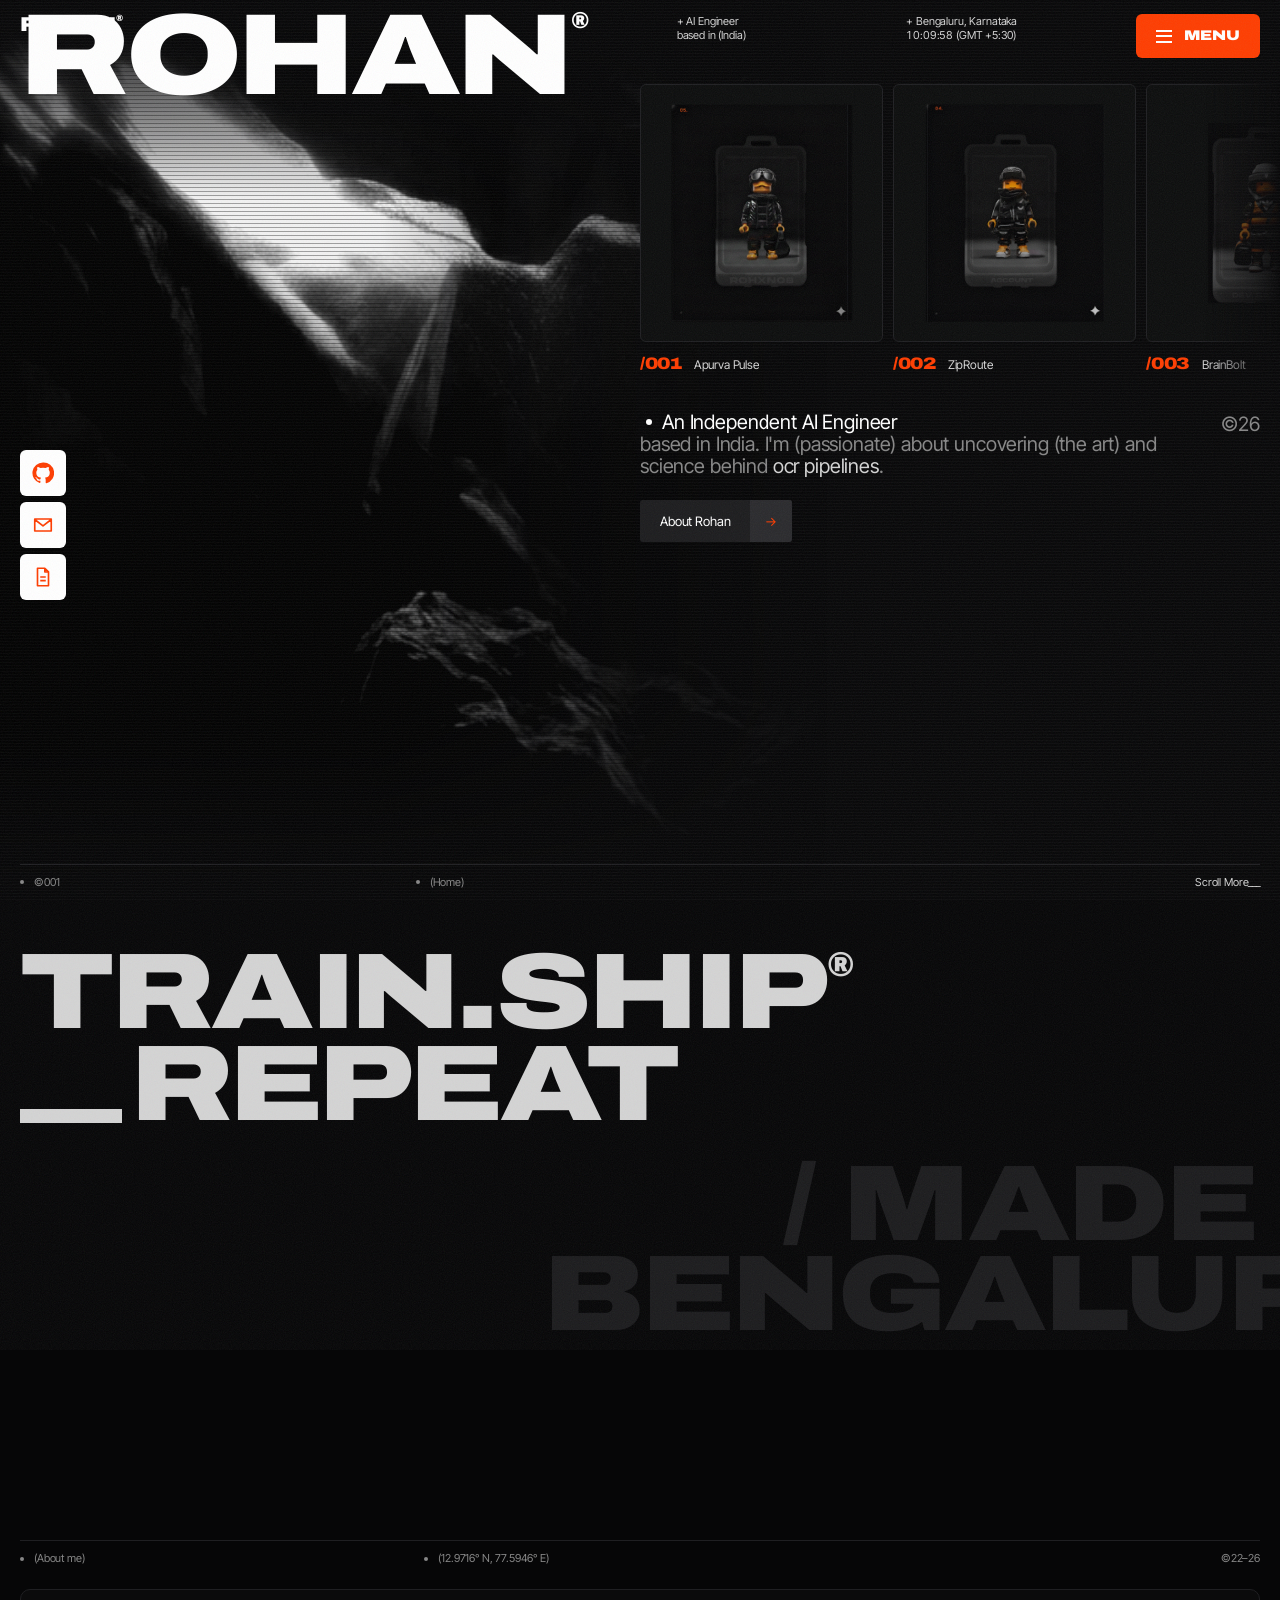
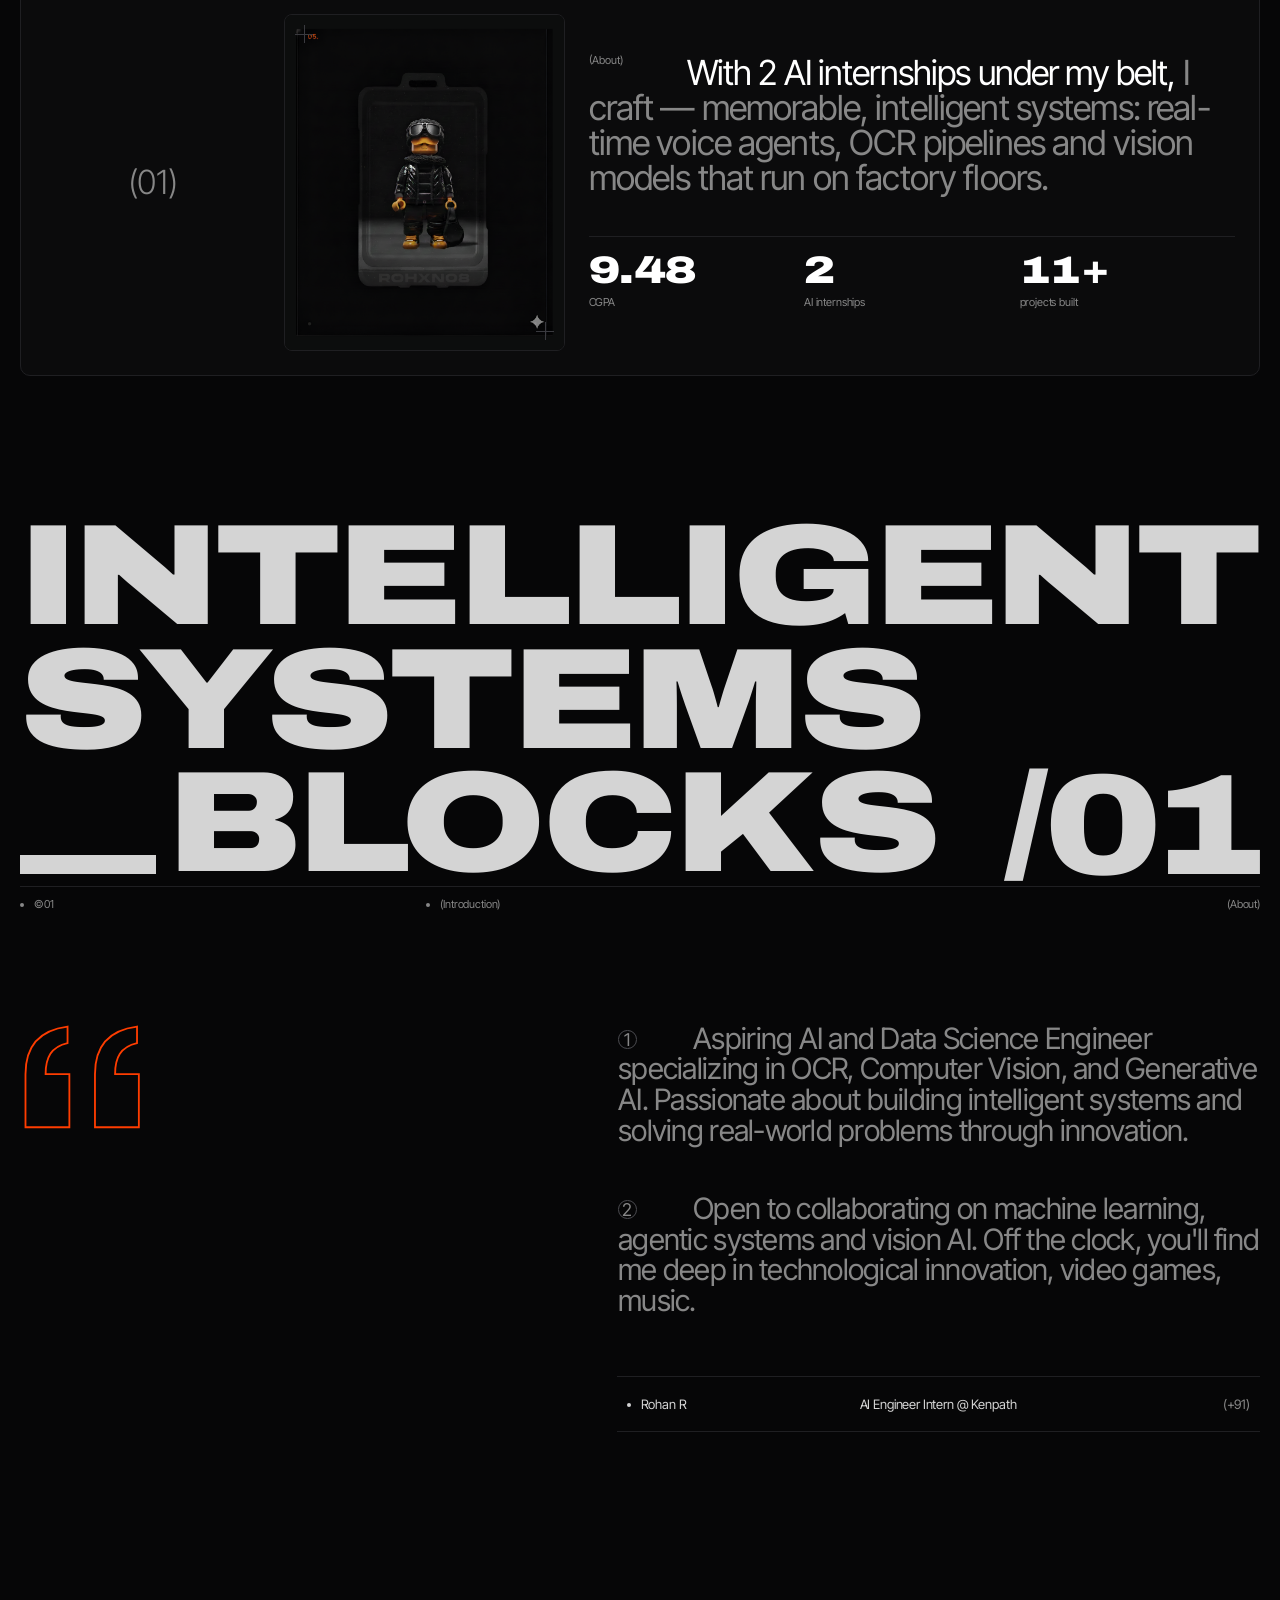
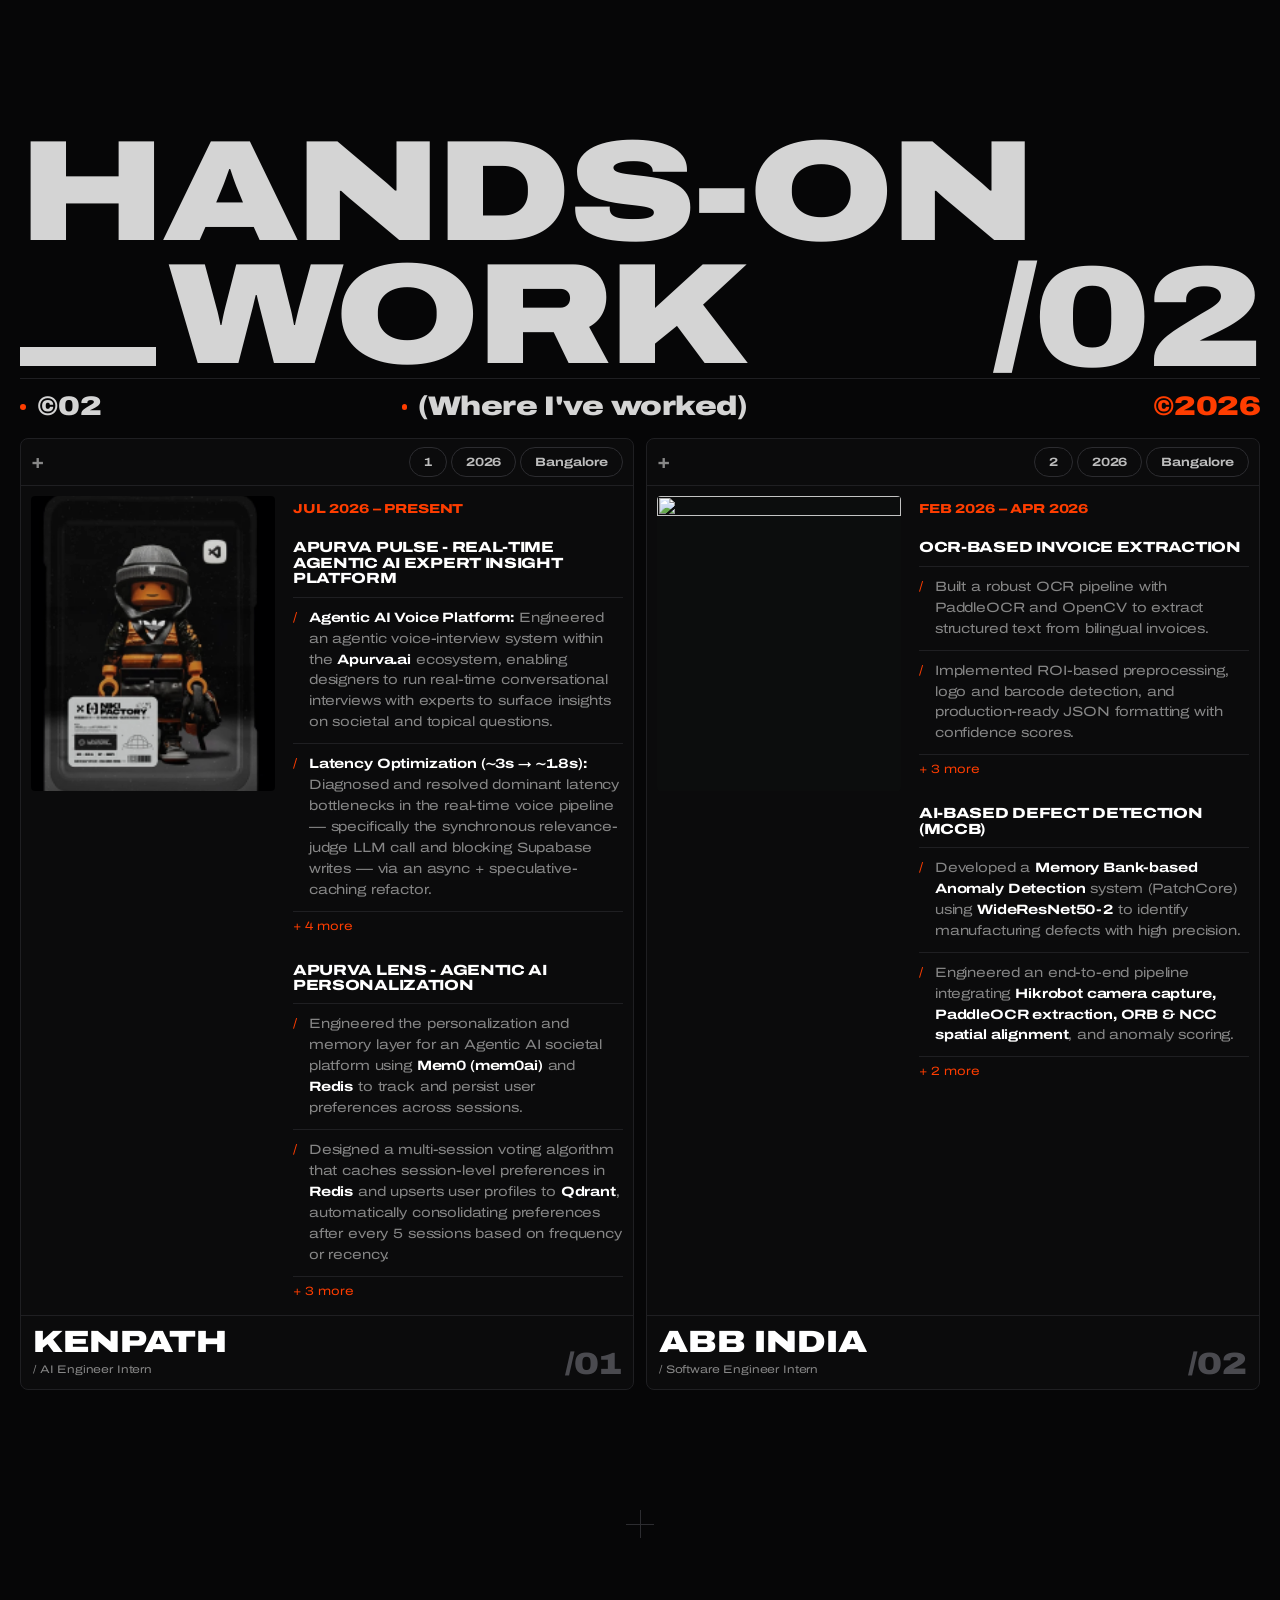
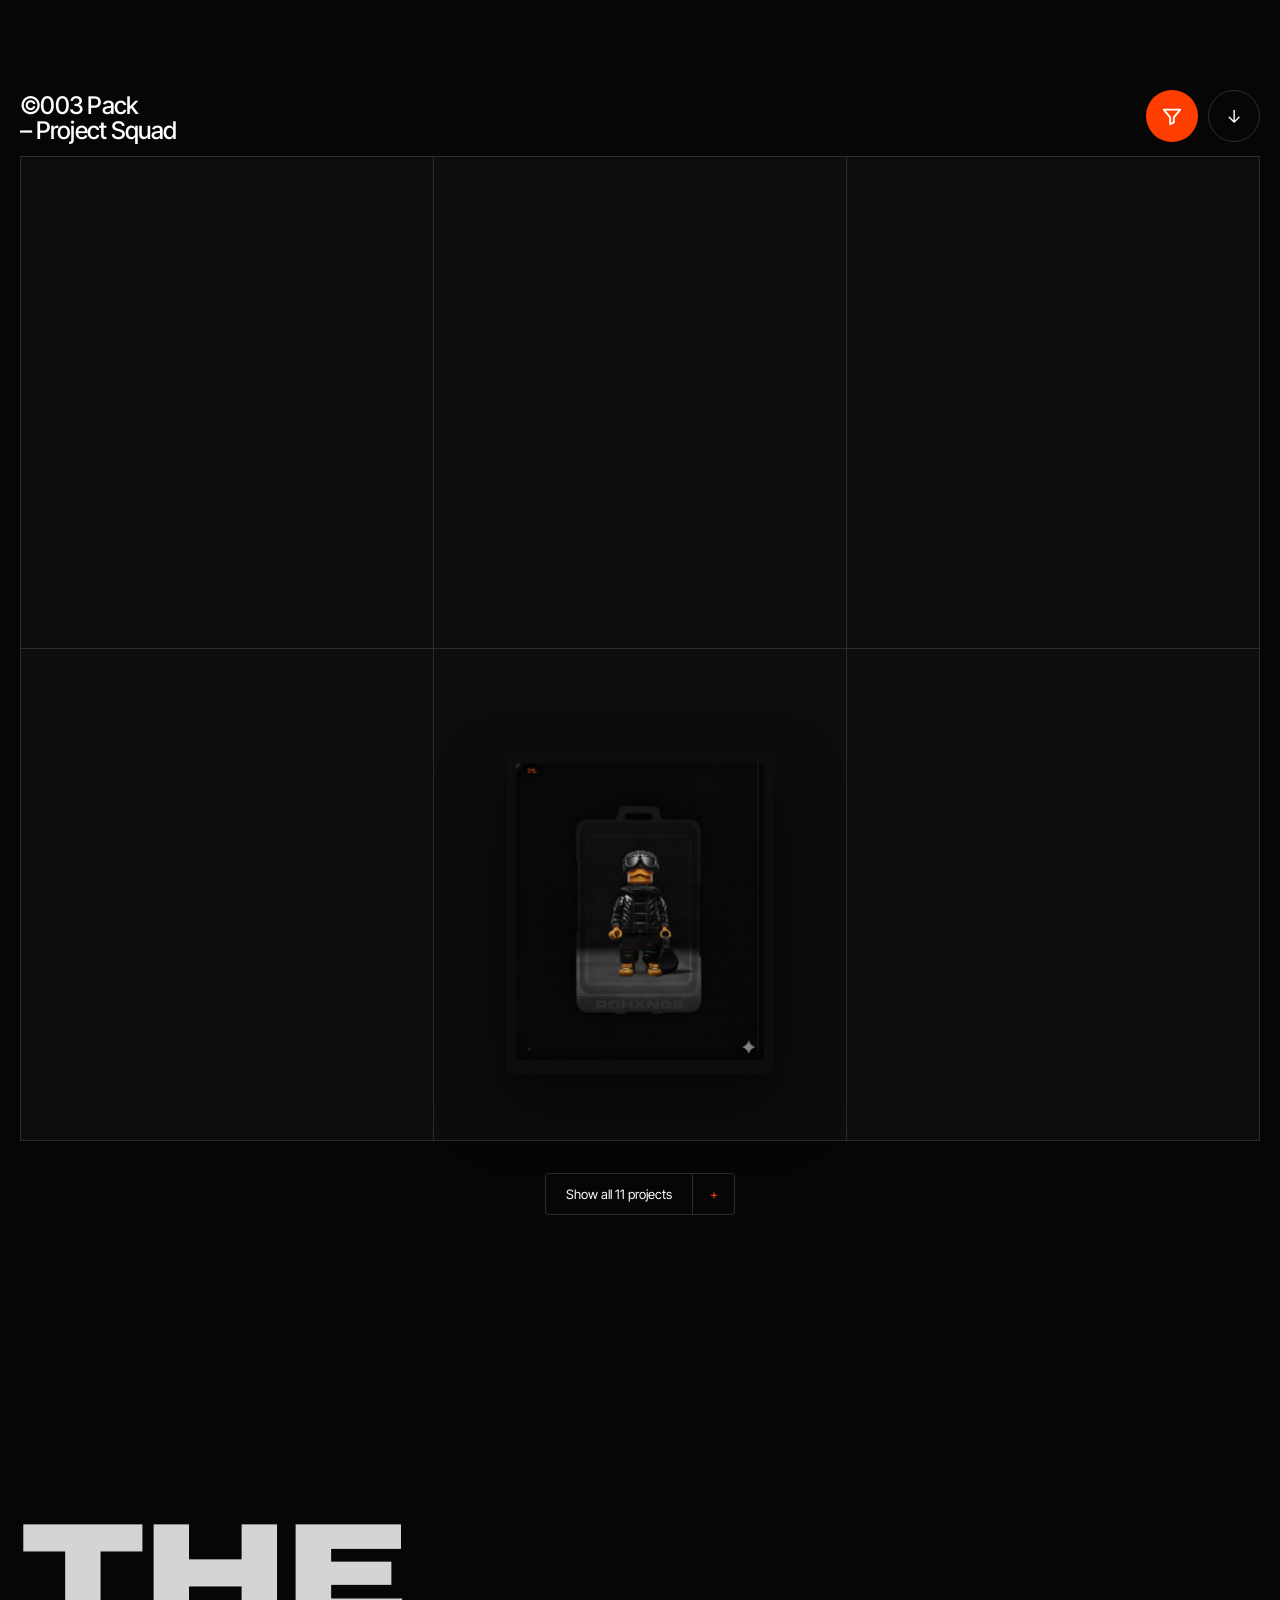
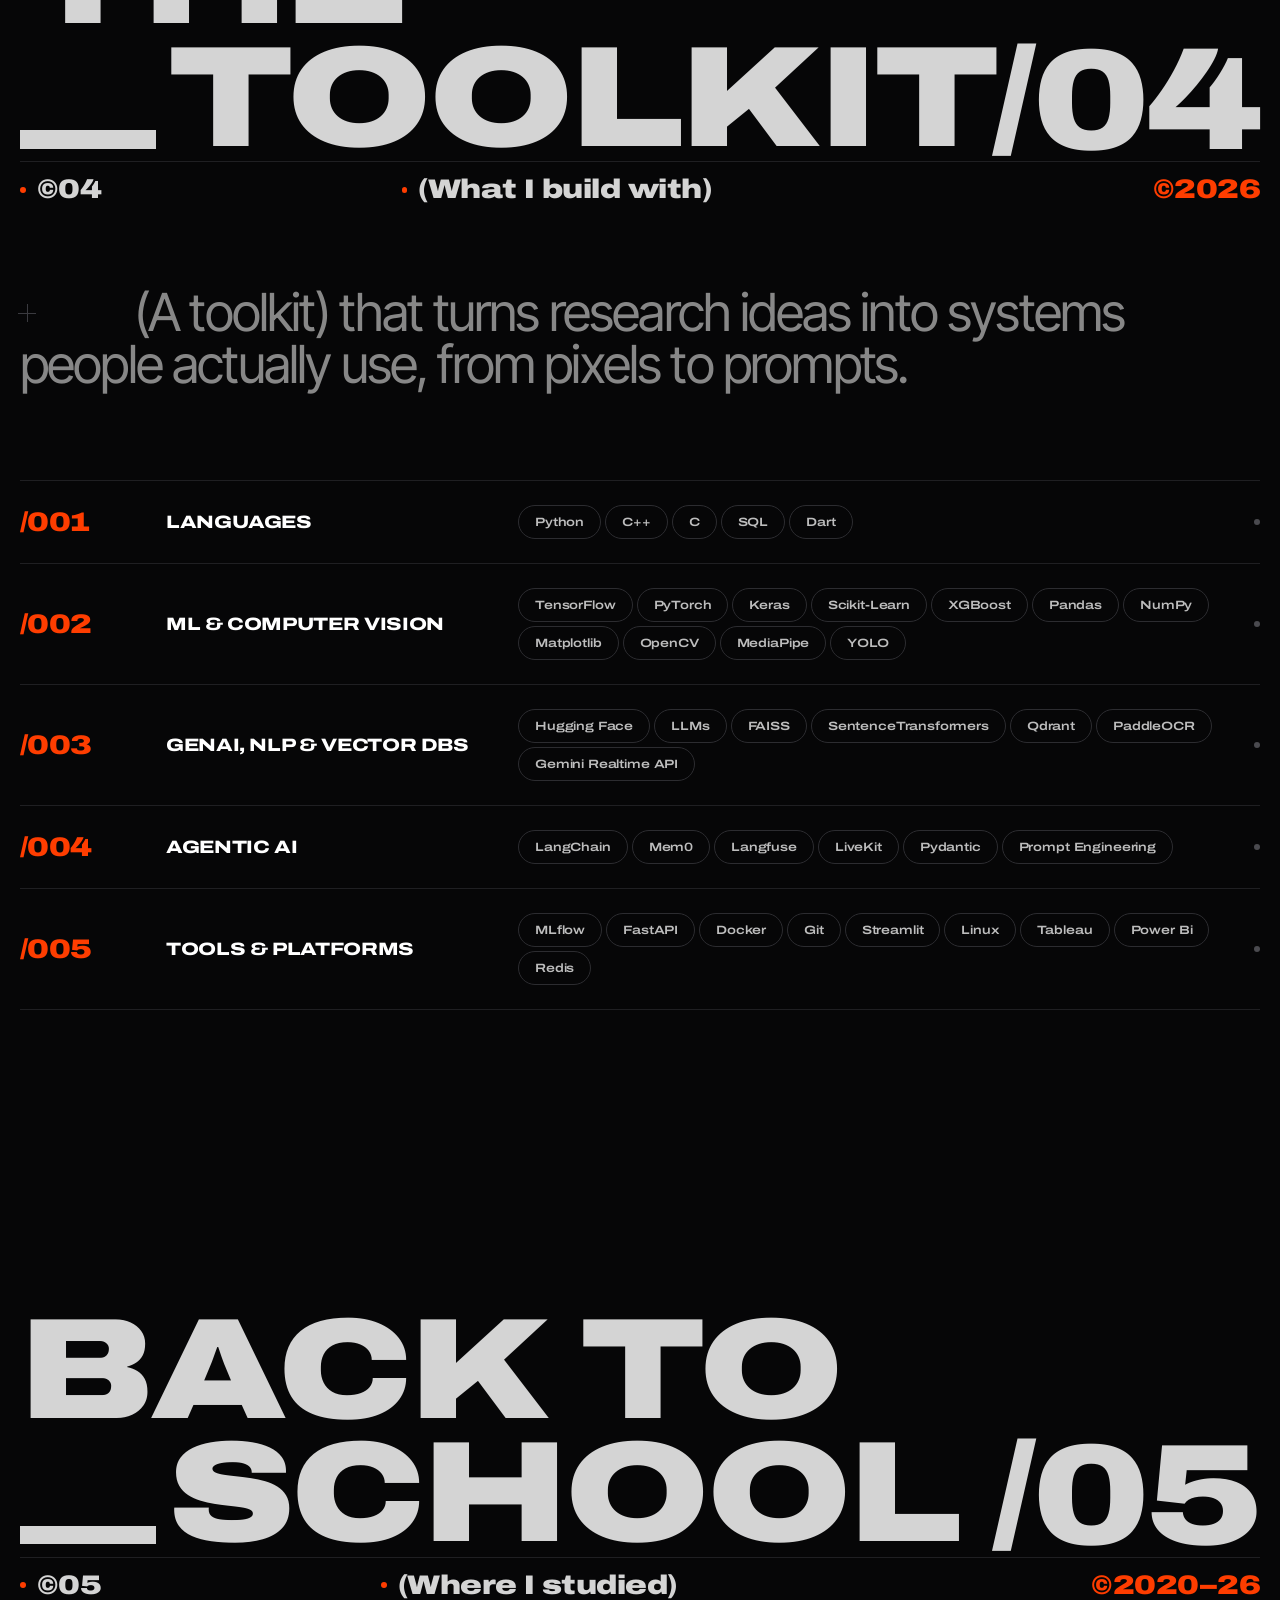
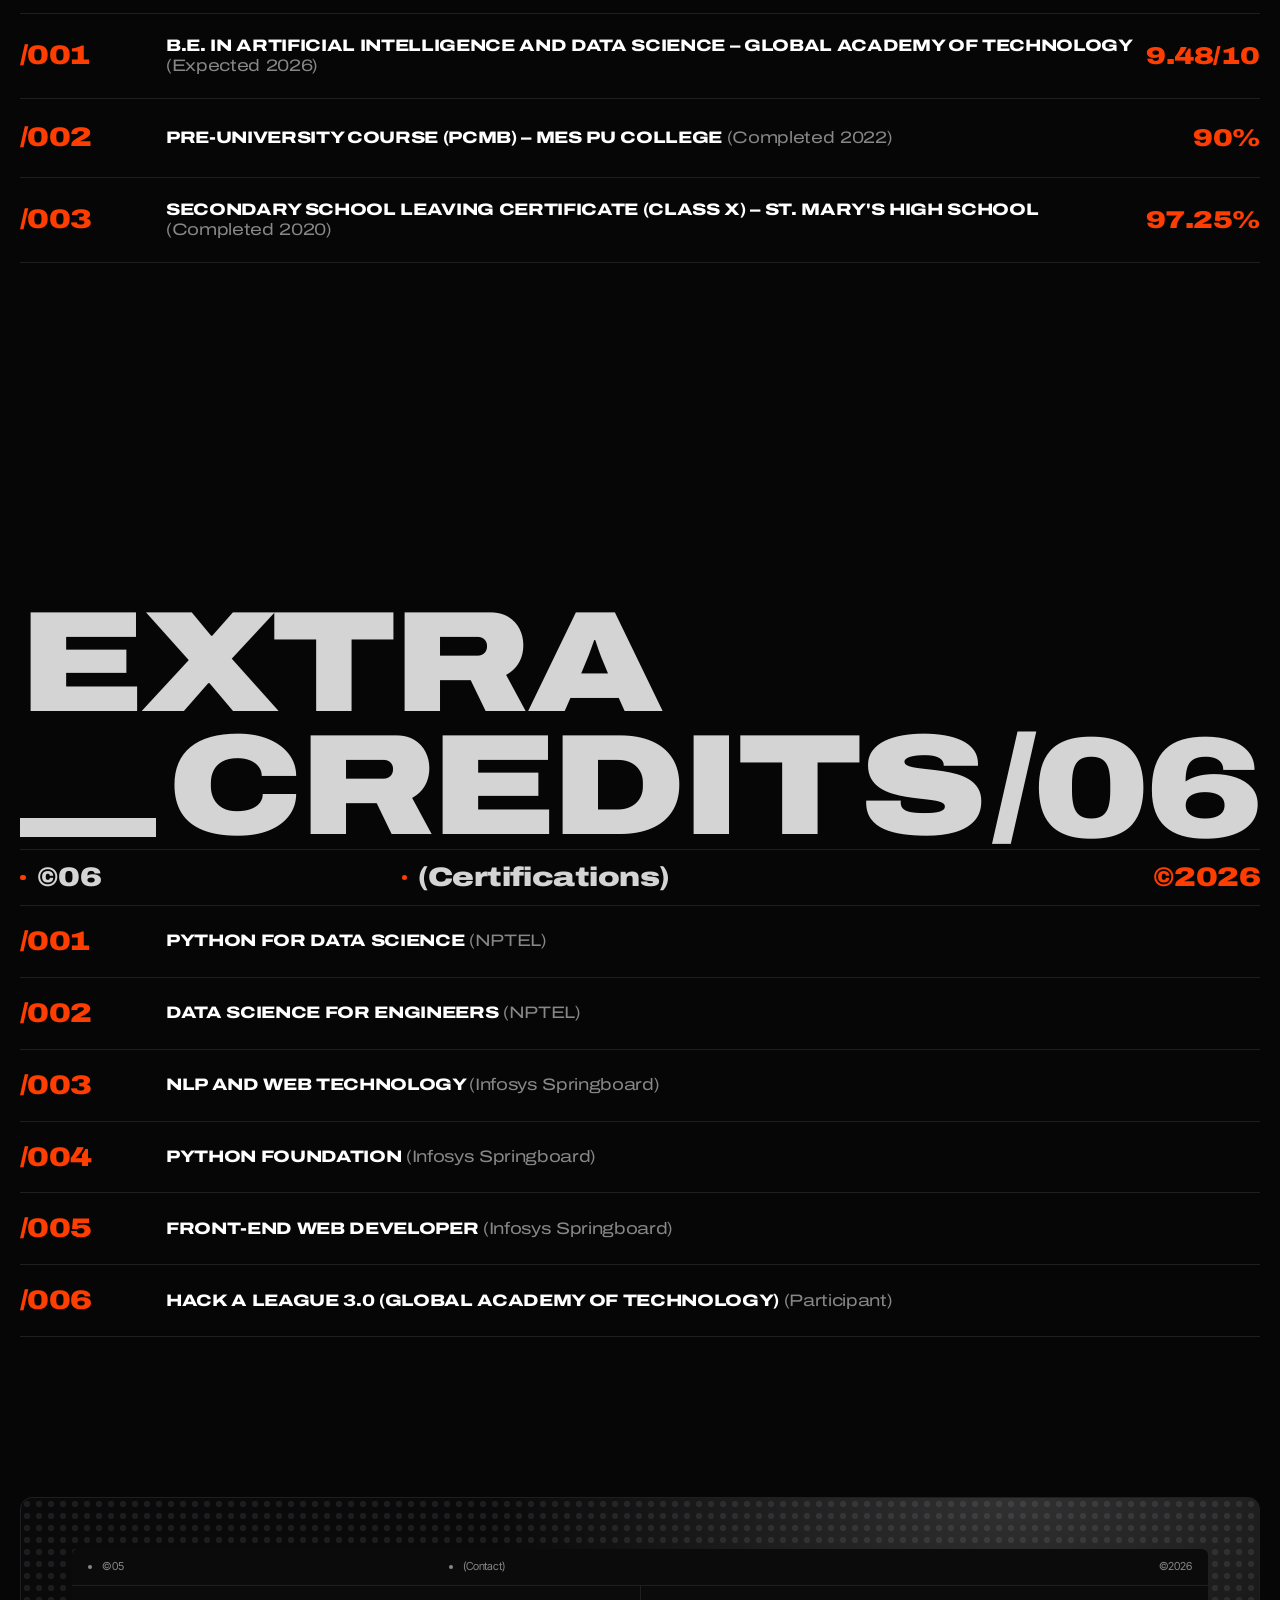
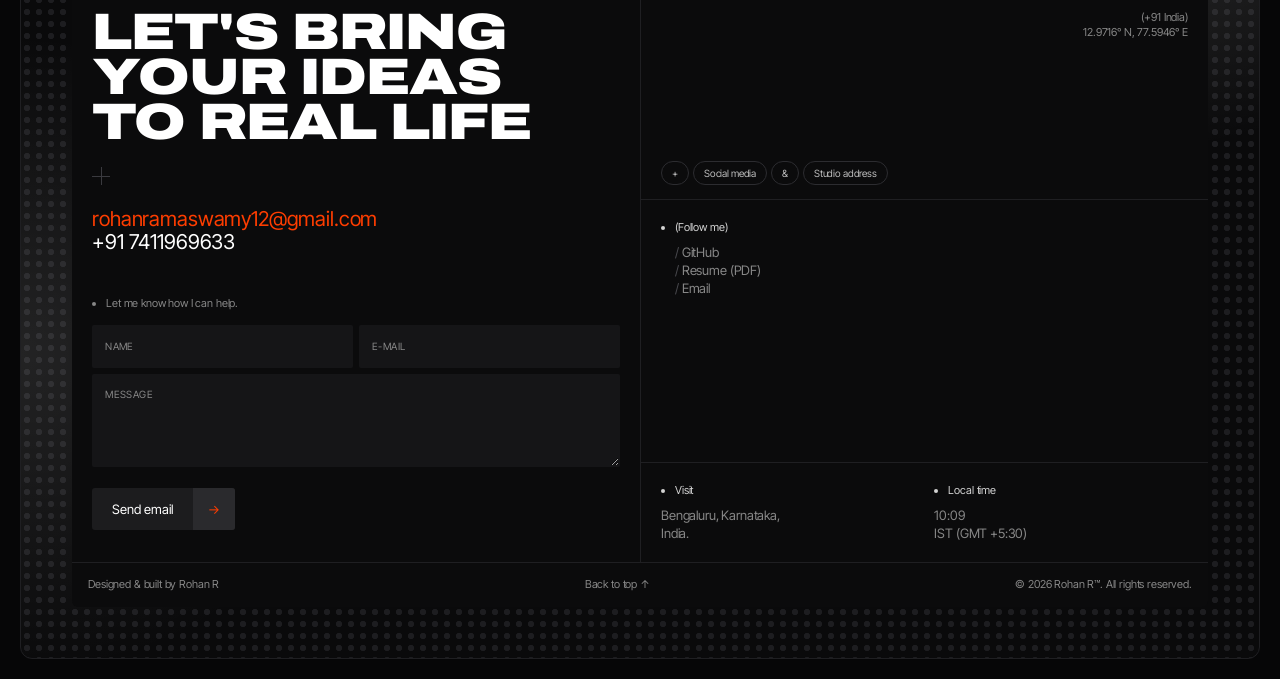
==== commit 0e11a39d: "Add intro loader with rotating cube and load counter On a visitor's first page view of the session, " ====
--- a/index.html
+++ b/index.html
@@ -22,9 +22,35 @@
 </head>
 
 <body>
-  <script>document.documentElement.classList.add('js');</script>
+  <script>
+    (function () {
+      var root = document.documentElement, seen = false;
+      root.classList.add('js');
+      // The intro loader plays once per browser session.
+      try { seen = sessionStorage.getItem('introSeen') === '1'; } catch (e) { }
+      if (seen || window.matchMedia('(prefers-reduced-motion: reduce)').matches) root.classList.add('no-preload');
+      else root.classList.add('preloading');
+    })();
+  </script>
 
   <div class="grain" aria-hidden="true"></div>
+
+  <!-- ============ INTRO LOADER ============ -->
+  <div class="preloader" id="preloader" aria-hidden="true">
+    <span class="cross pl-tl"></span>
+    <span class="cross pl-tr"></span>
+    <div class="pl-stage">
+      <div class="cube">
+        <i class="cf front"><b></b></i><i class="cf back"></i><i class="cf right"></i>
+        <i class="cf left"></i><i class="cf top"></i><i class="cf bottom"></i>
+      </div>
+    </div>
+    <div class="pl-foot">
+      <div class="pl-row"><span class="pl-pct" id="pl-pct">0%</span><span class="pl-page">(Home)</span></div>
+      <div class="rail pl-rail"><span><i class="dot"></i>Home</span><span><i class="dot"></i>(Loading)</span><span>Rohan R®</span></div>
+      <div class="pl-bar"><i id="pl-bar"></i></div>
+    </div>
+  </div>
 
   <!-- ============ HEADER ============ -->
   <header class="site-header" id="site-header">
--- a/assets/css/styles.css
+++ b/assets/css/styles.css
@@ -307,6 +307,152 @@
     100% { transform: translate(0, 0); }
 }
 
+/* ----------------------------------------------------------- intro loader */
+
+.no-preload .preloader {
+    display: none;
+}
+
+html.preloading,
+html.preloading body {
+    overflow: hidden;
+}
+
+.preloader {
+    position: fixed;
+    inset: 0;
+    z-index: 400;
+    display: grid;
+    grid-template-rows: 1fr auto;
+    padding: 18px var(--gutter);
+    background:
+        radial-gradient(60% 50% at 50% 55%, #121316 0%, transparent 70%),
+        var(--bg);
+    transition: clip-path 1s var(--ease);
+    clip-path: inset(0 0 0 0);
+}
+
+.pl-done .preloader {
+    clip-path: inset(0 0 100% 0);
+}
+
+.pl-tl,
+.pl-tr {
+    position: absolute;
+    top: 22px;
+}
+
+.pl-tl { left: 22px; }
+.pl-tr { right: 22px; }
+
+.pl-stage {
+    display: grid;
+    place-items: center;
+    perspective: 700px;
+    transition: transform .8s var(--ease), opacity .5s;
+}
+
+.pl-done .pl-stage {
+    transform: translateY(-40px) scale(.7);
+    opacity: 0;
+}
+
+.cube {
+    --s: clamp(56px, 6vw, 84px);
+    position: relative;
+    width: var(--s);
+    height: var(--s);
+    transform-style: preserve-3d;
+    animation: cube-spin 6s cubic-bezier(.65, 0, .35, 1) infinite;
+}
+
+@keyframes cube-spin {
+    0% { transform: rotateX(-24deg) rotateY(35deg); }
+    50% { transform: rotateX(-24deg) rotateY(215deg); }
+    100% { transform: rotateX(-24deg) rotateY(395deg); }
+}
+
+.cf {
+    position: absolute;
+    inset: 0;
+    background: linear-gradient(145deg, #8d8d92, #4b4b50 60%, #2a2a2d);
+    border: 1px solid rgba(255, 255, 255, .08);
+    backface-visibility: hidden;
+}
+
+.cf.front { transform: translateZ(calc(var(--s) / 2)); }
+.cf.back { transform: rotateY(180deg) translateZ(calc(var(--s) / 2)); }
+.cf.right { transform: rotateY(90deg) translateZ(calc(var(--s) / 2)); background: linear-gradient(145deg, #5b5b60, #2c2c30); }
+.cf.left { transform: rotateY(-90deg) translateZ(calc(var(--s) / 2)); background: linear-gradient(145deg, #5b5b60, #2c2c30); }
+.cf.top { transform: rotateX(90deg) translateZ(calc(var(--s) / 2)); background: linear-gradient(145deg, #c9c9ce, #8a8a90); }
+.cf.bottom { transform: rotateX(-90deg) translateZ(calc(var(--s) / 2)); background: #1a1a1d; }
+
+.cf.front b {
+    position: absolute;
+    left: 58%;
+    top: 58%;
+    width: 4px;
+    height: 4px;
+    border-radius: 50%;
+    background: var(--brand);
+    box-shadow: 0 0 10px var(--brand);
+    animation: blink 1.4s steps(2) infinite;
+}
+
+.pl-foot {
+    display: grid;
+    gap: 10px;
+    transition: opacity .4s;
+}
+
+.pl-done .pl-foot {
+    opacity: 0;
+}
+
+.pl-row {
+    display: flex;
+    justify-content: space-between;
+    align-items: baseline;
+    font-family: var(--font-display);
+    font-stretch: 125%;
+    font-weight: 900;
+    letter-spacing: -0.02em;
+}
+
+.pl-pct {
+    font-size: clamp(32px, 3.6vw, 60px);
+    line-height: 1;
+    font-variant-numeric: tabular-nums;
+}
+
+.pl-page {
+    font-size: clamp(16px, 1.6vw, 26px);
+    color: var(--soft);
+}
+
+.pl-rail {
+    border-top: 0;
+    padding: 0;
+}
+
+.pl-rail > span:last-child {
+    justify-self: end;
+}
+
+.pl-bar {
+    height: 2px;
+    background: var(--line);
+    overflow: hidden;
+}
+
+.pl-bar i {
+    display: block;
+    height: 100%;
+    background: var(--brand);
+    transform: scaleX(0);
+    transform-origin: left;
+}
+
 /* ---------------------------------------------------------------- header */
 
 .site-header {
@@ -392,6 +538,38 @@
 .menu-btn:hover {
     background: #2a2a2d;
 }
+
+#menu-toggle {
+    height: 44px;
+    padding: 0 20px;
+    gap: 12px;
+    border-radius: 6px;
+    background: var(--brand);
+    color: #fff;
+    font-family: var(--font-display);
+    font-stretch: 125%;
+    font-weight: 900;
+    font-size: 14px;
+    letter-spacing: 0;
+}
+
+#menu-toggle:hover,
+#menu-toggle:focus-visible {
+    background: var(--text);
+    color: var(--brand);
+}
+
+#menu-toggle .menu-icon {
+    width: 16px;
+    gap: 3.5px;
+}
+
+#menu-toggle .menu-icon i {
+    height: 2px;
+}
+
+.menu-open #menu-toggle .menu-icon i:nth-child(1) { transform: translateY(5.5px) rotate(45deg); }
+.menu-open #menu-toggle .menu-icon i:nth-child(3) { transform: translateY(-5.5px) rotate(-45deg); }
 
 .menu-icon {
     display: inline-flex;
@@ -1276,6 +1454,62 @@
 
 #projects {
     padding-top: 220px;
+}
+
+/* ---- project intro (see playProjectIntro) */
+.pack-grid.intro-pending .pack-cell {
+    opacity: 1;
+    transform: none;
+}
+
+.pack-cell .pc-stage > *,
+.pack-cell .pc-foot {
+    transition: opacity .6s ease;
+}
+
+.pack-grid.intro-pending .pc-stage > *,
+.pack-grid.intro-pending .pc-foot {
+    opacity: 0;
+}
+
+.intro-layer {
+    position: absolute;
+    inset: 0;
+    z-index: 5;
+    pointer-events: none;
+}
+
+.intro-card {
+    position: absolute;
+    border-radius: 6px;
+    overflow: hidden;
+    background: #0c0d0d;
+    box-shadow: 0 30px 60px rgba(0, 0, 0, .55);
+    will-change: transform;
+}
+
+.intro-card img {
+    width: 100%;
+    height: 100%;
+    object-fit: cover;
+}
+
+.intro-word {
+    position: absolute;
+    z-index: 0;
+    display: grid;
+    font-family: var(--font-display);
+    font-stretch: 125%;
+    font-weight: 900;
+    font-size: clamp(56px, 11vw, 200px);
+    line-height: .82;
+    letter-spacing: -0.03em;
+    color: var(--soft);
+    opacity: 0;
+}
+
+.intro-word span:last-child {
+    padding-left: .5em;
 }
 
 .pack-head {
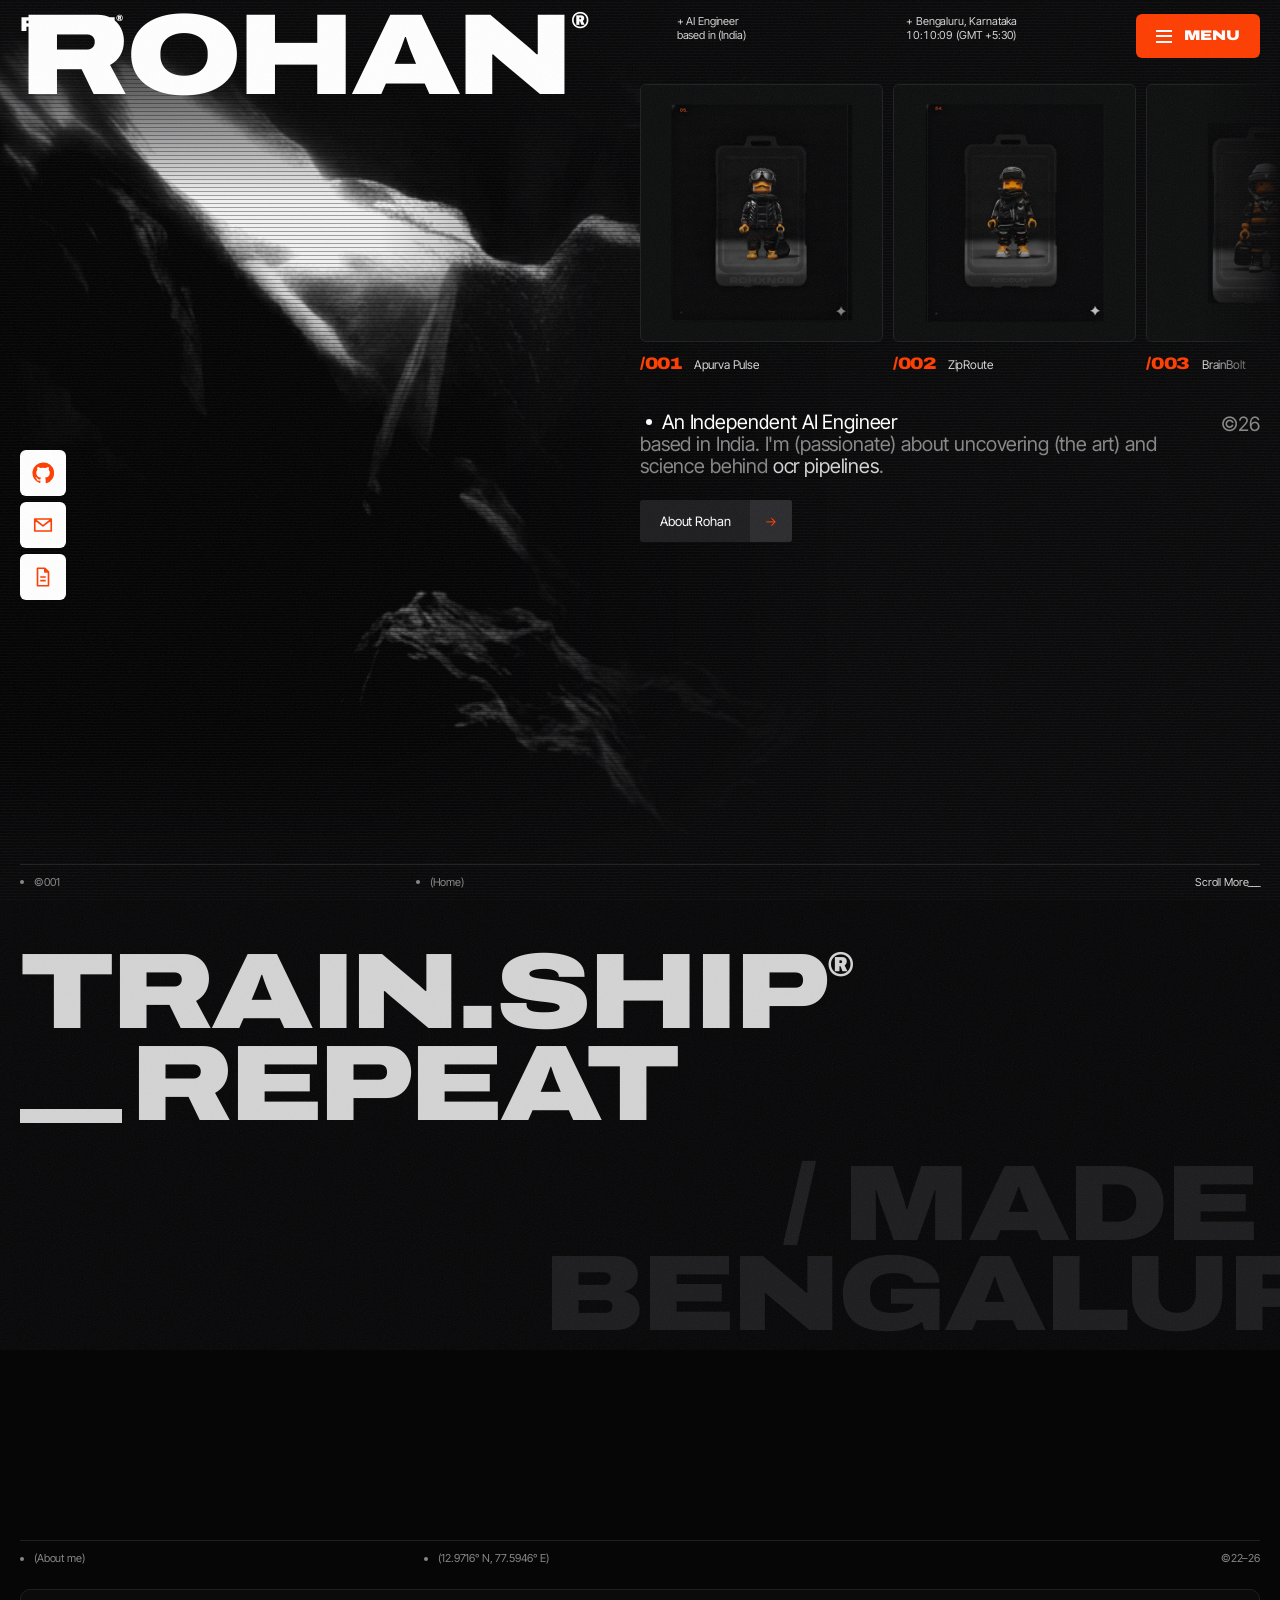
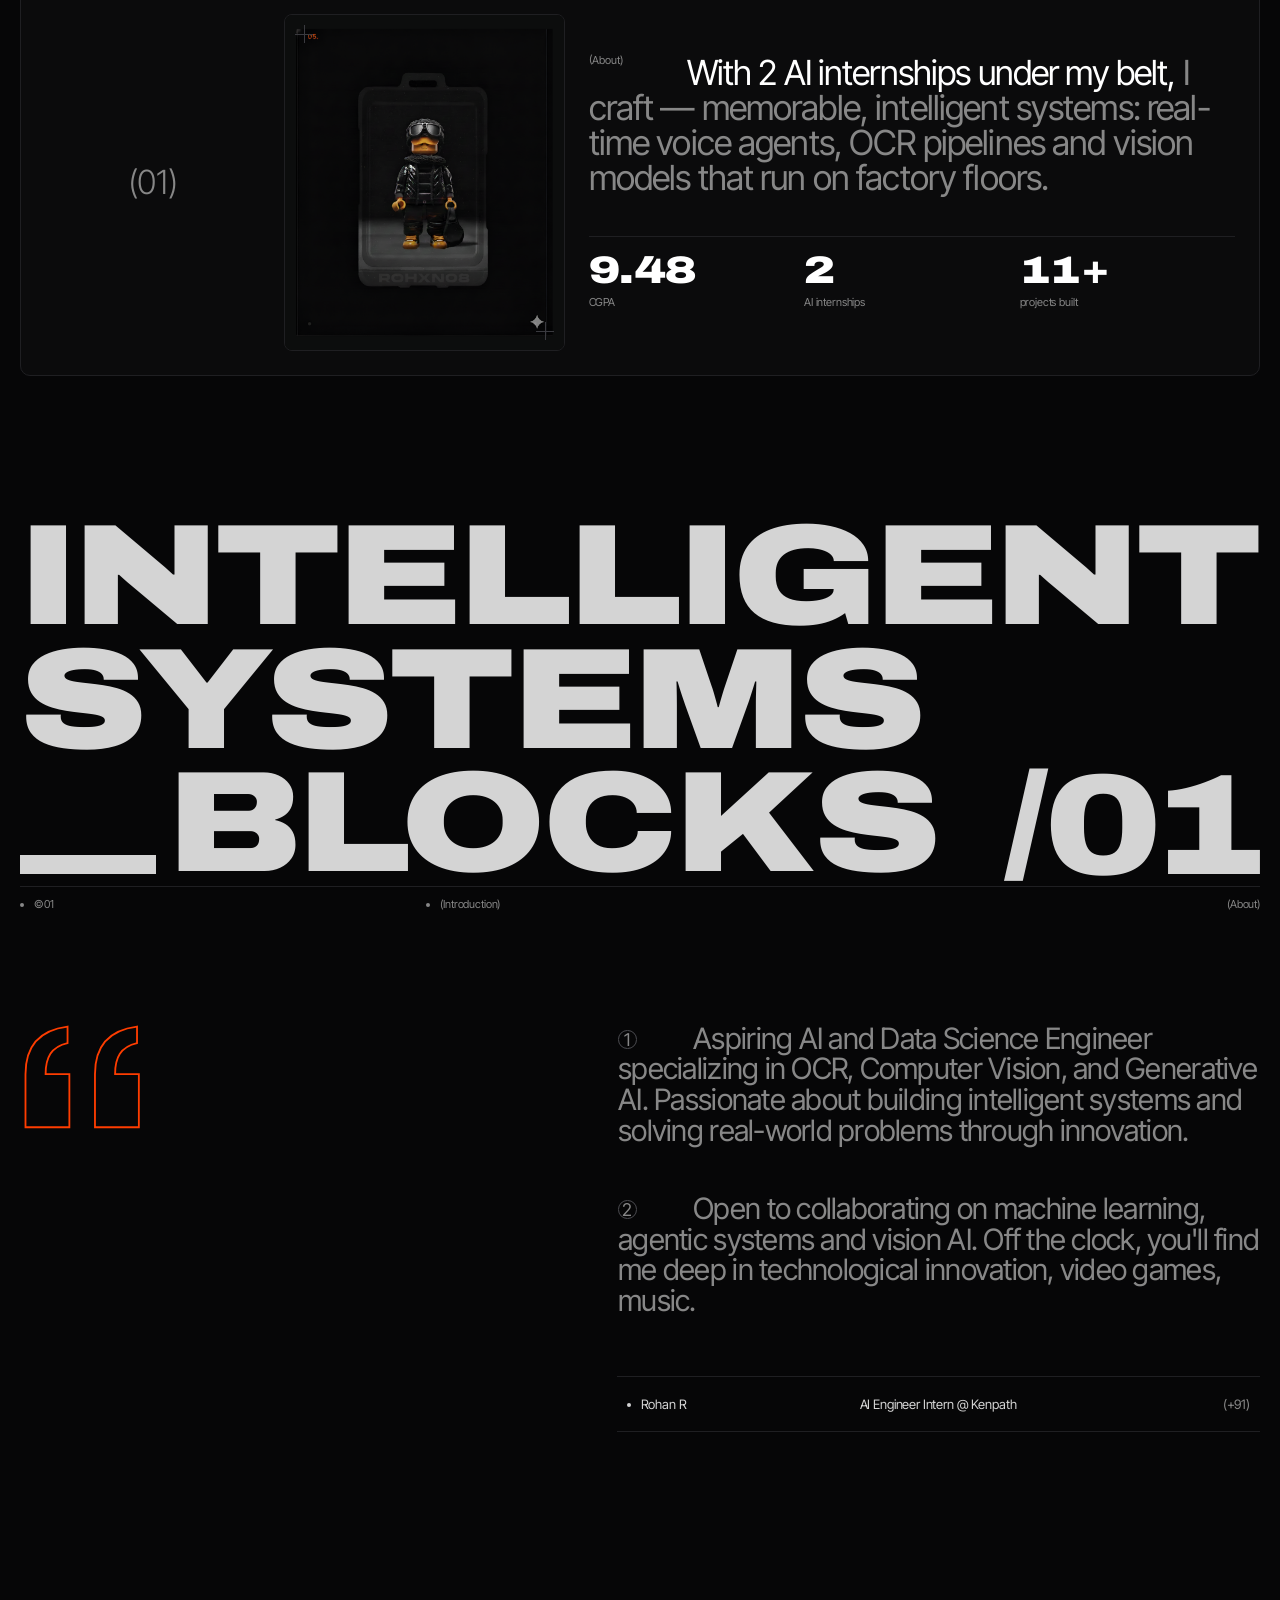
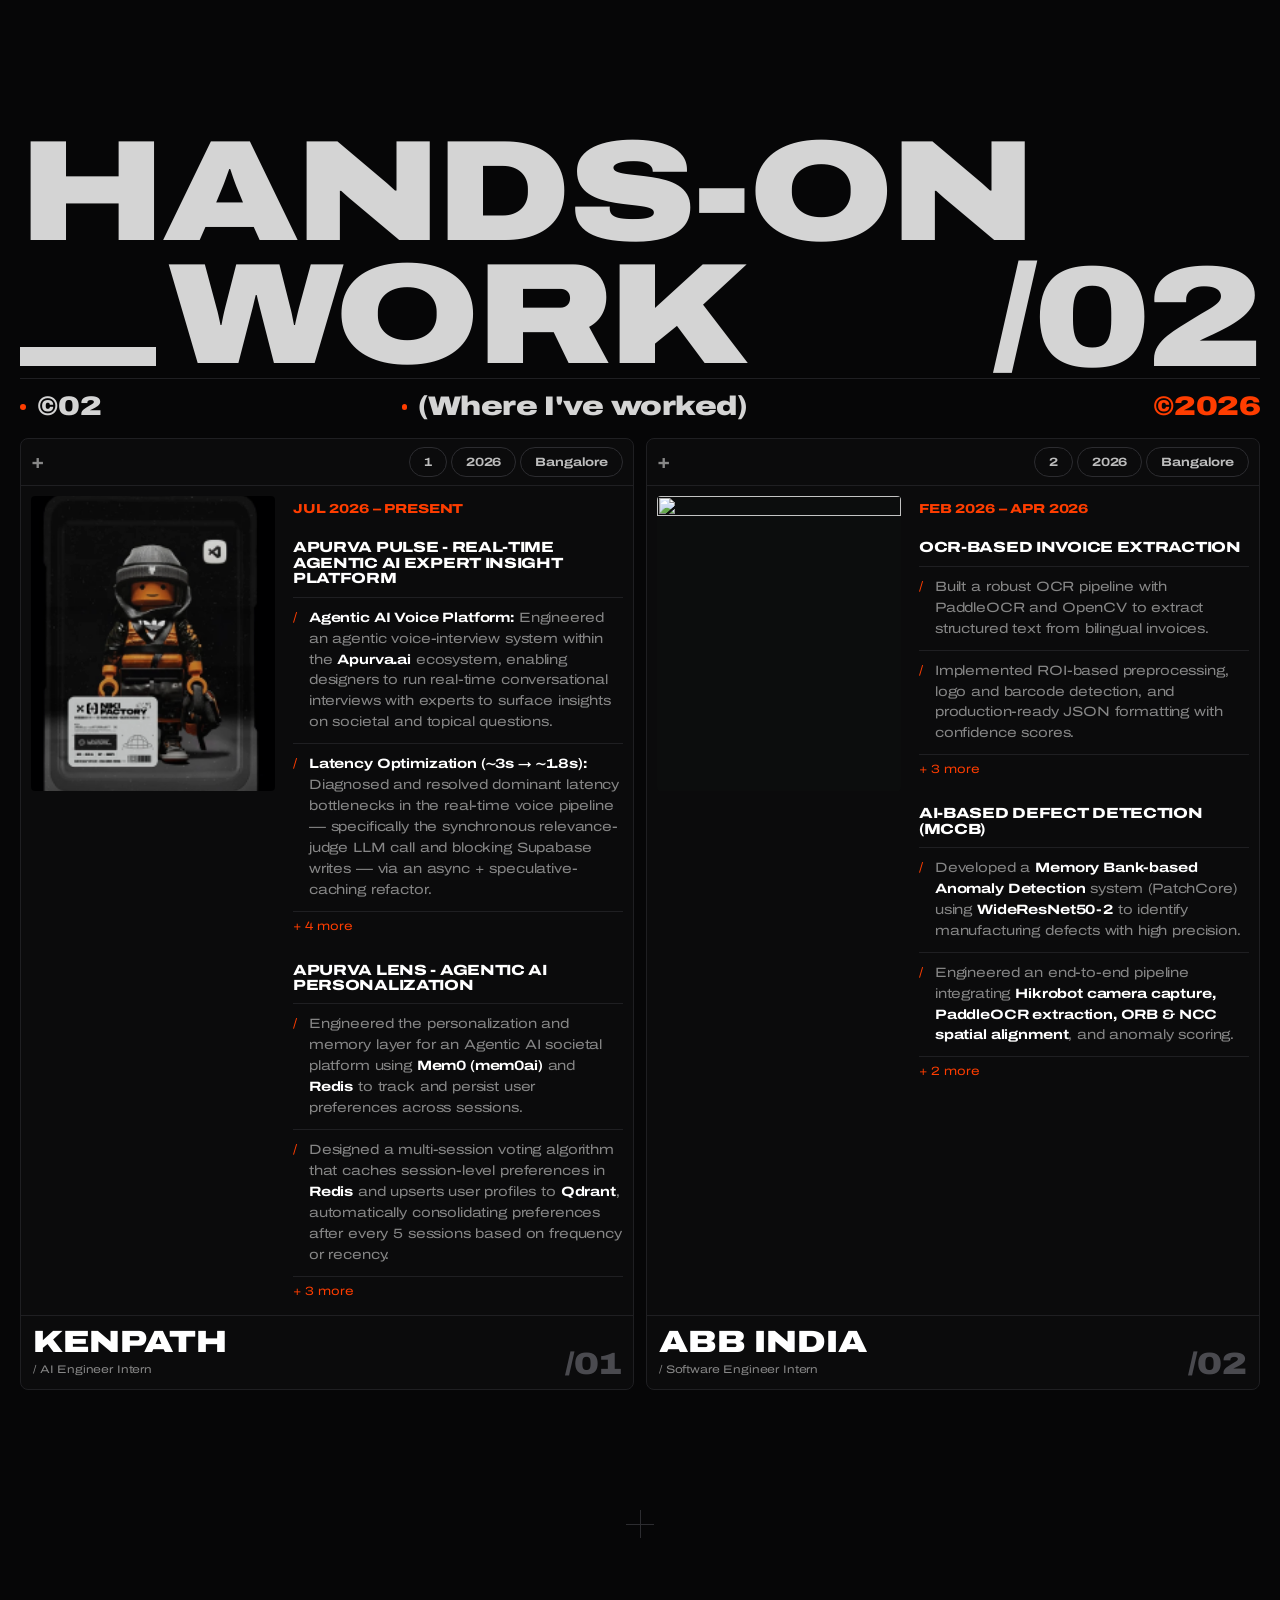
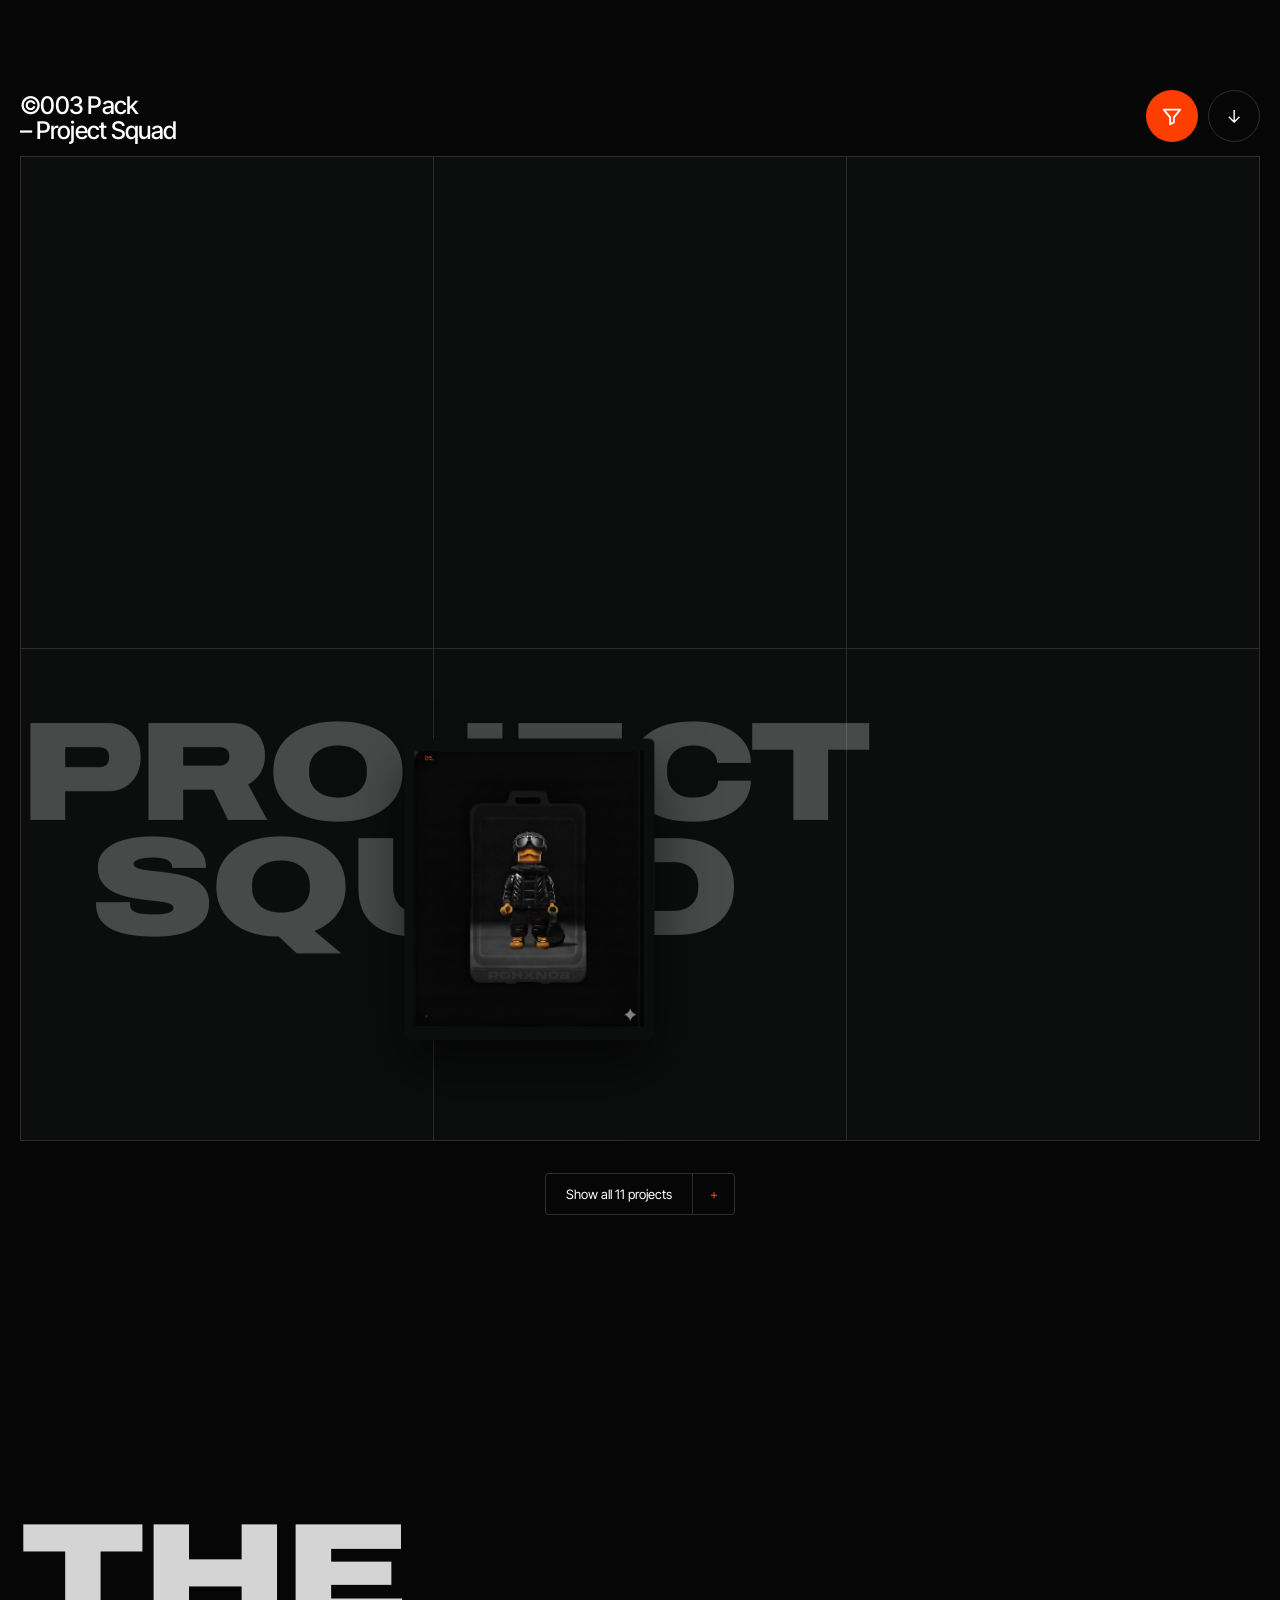
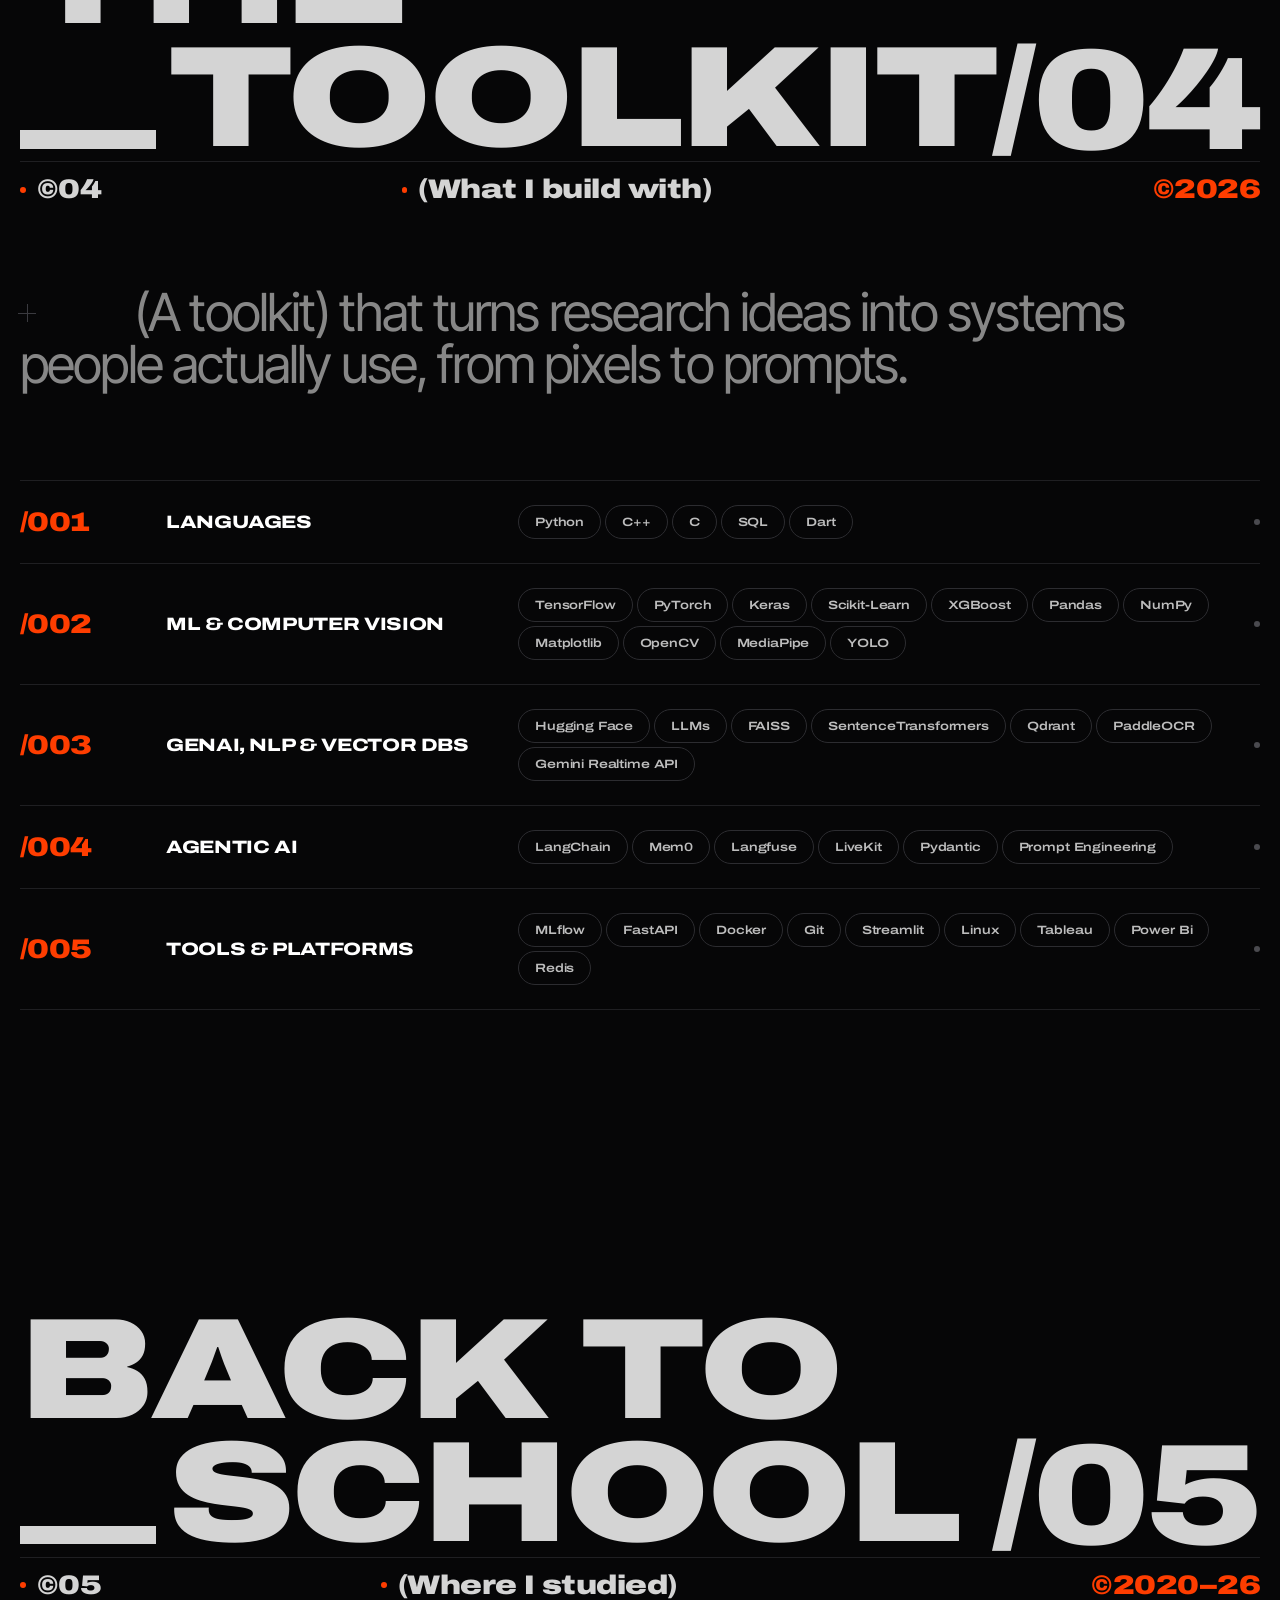
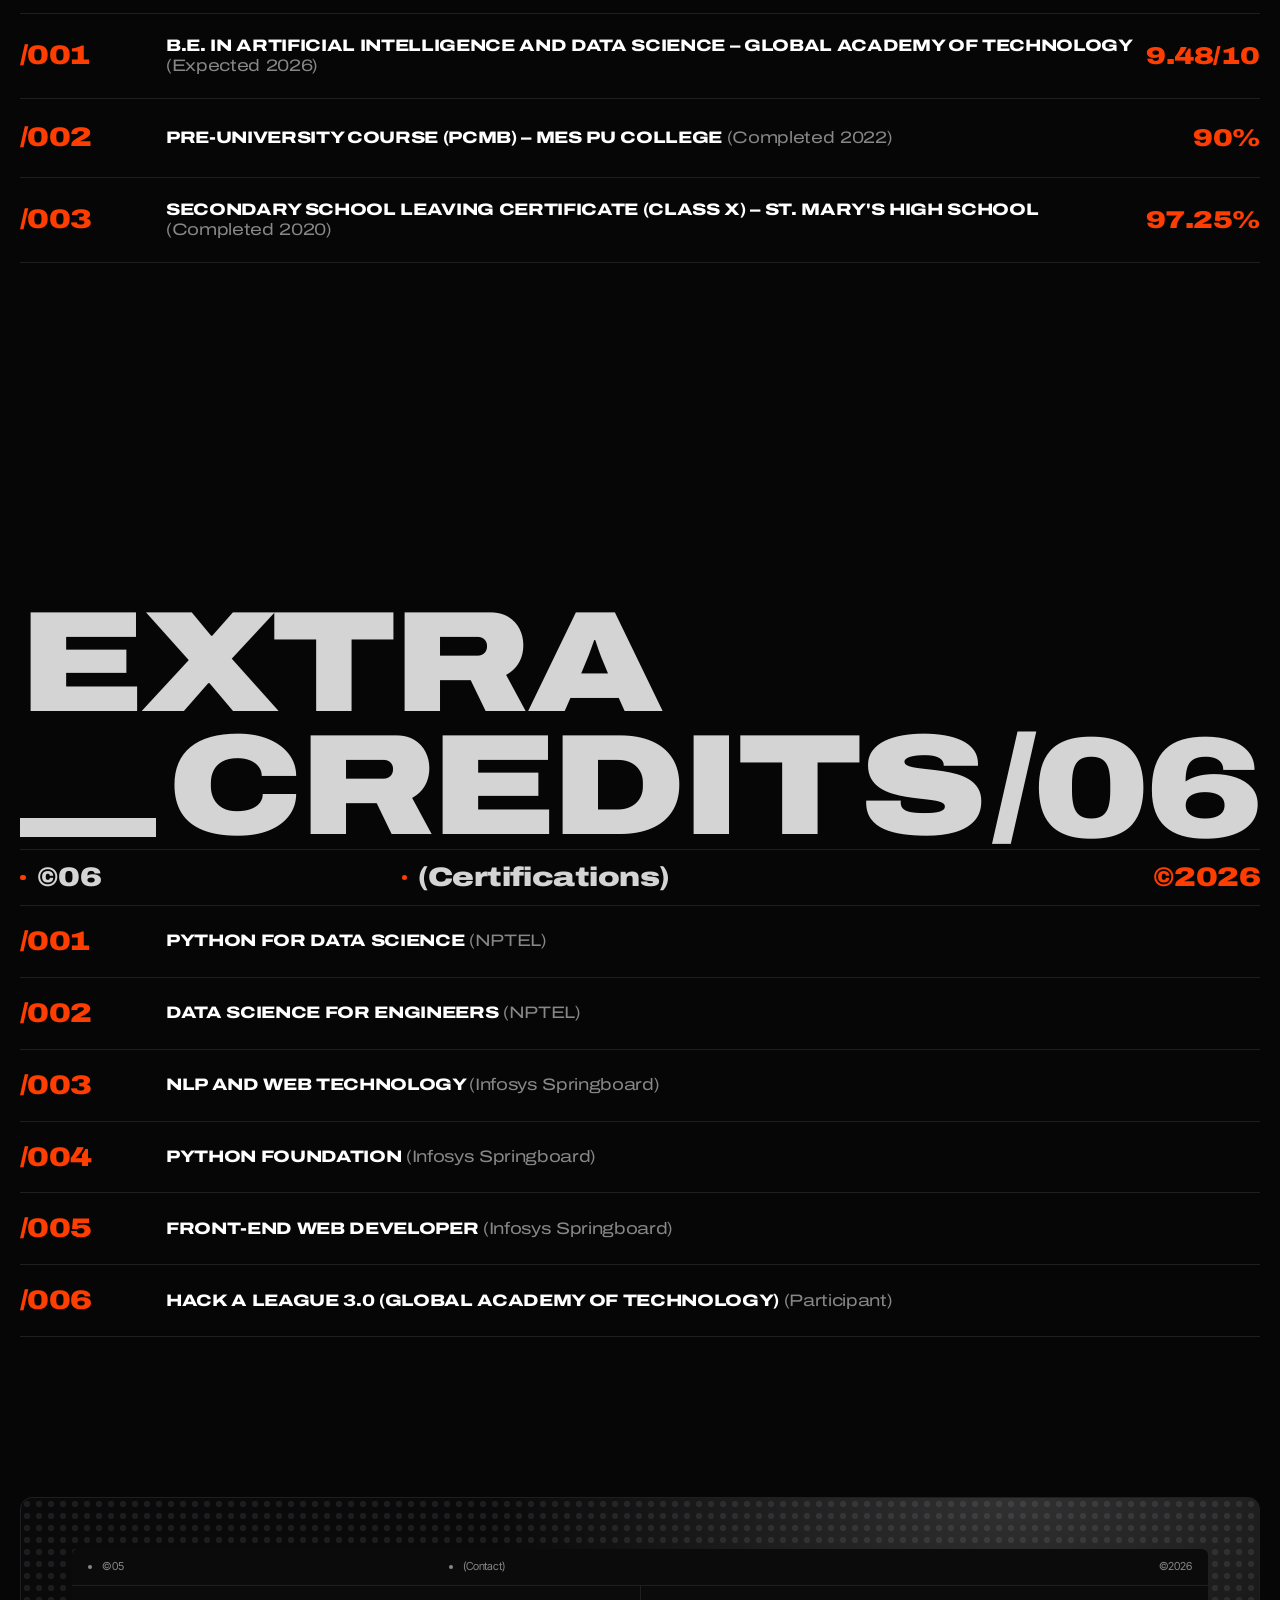
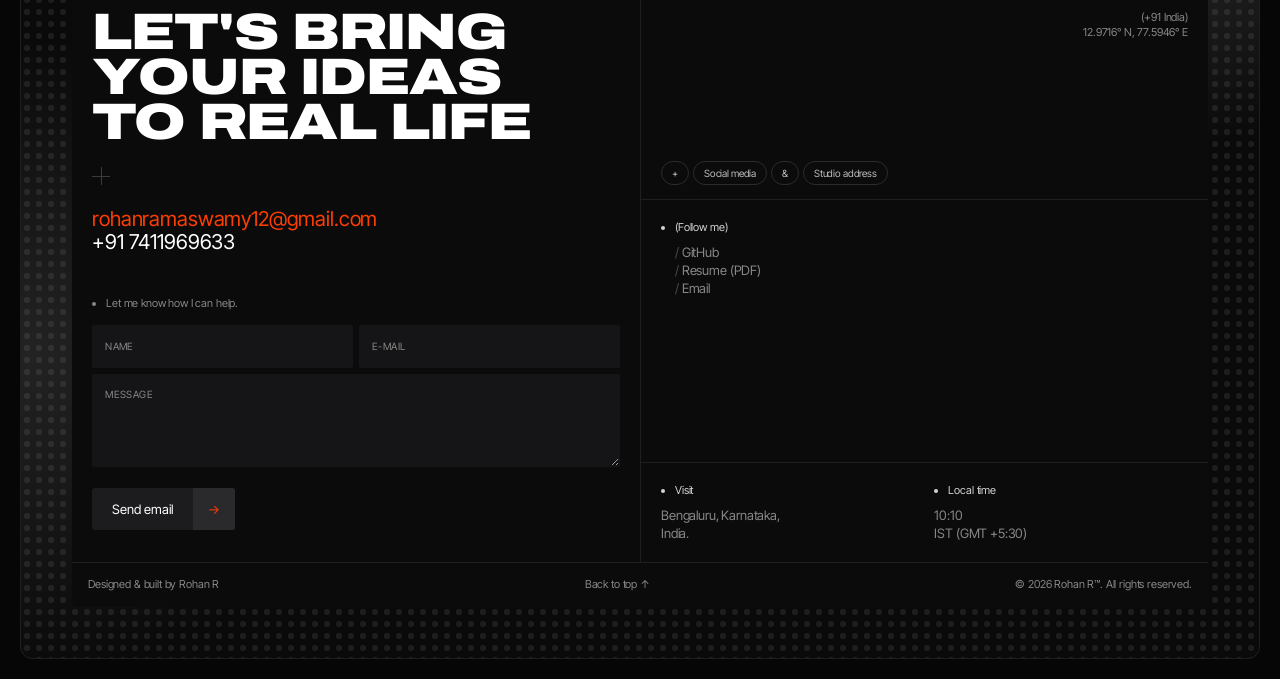
==== commit 0b59bbff: "Rebuild loader cube as three twisting slabs Match the template's loader: the cube is three stacked s" ====
--- a/index.html
+++ b/index.html
@@ -41,8 +41,11 @@
     <span class="cross pl-tr"></span>
     <div class="pl-stage">
       <div class="cube">
-        <i class="cf front"><b></b></i><i class="cf back"></i><i class="cf right"></i>
-        <i class="cf left"></i><i class="cf top"></i><i class="cf bottom"></i>
+        <div class="rig">
+          <div class="slab s1"><i class="sf f"></i><i class="sf b"></i><i class="sf t"></i><i class="sf u"></i><i class="sf l"></i><i class="sf r"></i></div>
+          <div class="slab s2"><i class="sf f"></i><i class="sf b"></i><i class="sf t"></i><i class="sf u"></i><i class="sf l"></i><i class="sf r"></i></div>
+          <div class="slab s3"><i class="sf f"><b></b></i><i class="sf b"></i><i class="sf t"></i><i class="sf u"></i><i class="sf l"></i><i class="sf r"></i></div>
+        </div>
       </div>
     </div>
     <div class="pl-foot">
--- a/assets/css/styles.css
+++ b/assets/css/styles.css
@@ -348,7 +348,6 @@
 .pl-stage {
     display: grid;
     place-items: center;
-    perspective: 700px;
     transition: transform .8s var(--ease), opacity .5s;
 }
 
@@ -358,45 +357,76 @@
 }
 
 .cube {
-    --s: clamp(56px, 6vw, 84px);
-    position: relative;
+    /* Three slabs stacked into one cube; they twist in turn around the
+       stacking axis, break apart, then lock back together. */
+    --s: clamp(64px, 6.4vw, 92px);
+    --d: calc(var(--s) / 3);
     width: var(--s);
     height: var(--s);
+    perspective: 900px;
+    filter: drop-shadow(0 24px 40px rgba(0, 0, 0, .6));
+}
+
+.rig {
+    position: relative;
+    width: 100%;
+    height: 100%;
     transform-style: preserve-3d;
-    animation: cube-spin 6s cubic-bezier(.65, 0, .35, 1) infinite;
-}
-
-@keyframes cube-spin {
-    0% { transform: rotateX(-24deg) rotateY(35deg); }
-    50% { transform: rotateX(-24deg) rotateY(215deg); }
-    100% { transform: rotateX(-24deg) rotateY(395deg); }
-}
-
-.cf {
+    transform: rotateX(-32deg) rotateY(48deg);
+    animation: rig-sway 7.2s ease-in-out infinite;
+}
+
+@keyframes rig-sway {
+    0%, 100% { transform: rotateX(-32deg) rotateY(48deg); }
+    50% { transform: rotateX(-26deg) rotateY(36deg); }
+}
+
+.slab {
     position: absolute;
     inset: 0;
-    background: linear-gradient(145deg, #8d8d92, #4b4b50 60%, #2a2a2d);
-    border: 1px solid rgba(255, 255, 255, .08);
-    backface-visibility: hidden;
-}
-
-.cf.front { transform: translateZ(calc(var(--s) / 2)); }
-.cf.back { transform: rotateY(180deg) translateZ(calc(var(--s) / 2)); }
-.cf.right { transform: rotateY(90deg) translateZ(calc(var(--s) / 2)); background: linear-gradient(145deg, #5b5b60, #2c2c30); }
-.cf.left { transform: rotateY(-90deg) translateZ(calc(var(--s) / 2)); background: linear-gradient(145deg, #5b5b60, #2c2c30); }
-.cf.top { transform: rotateX(90deg) translateZ(calc(var(--s) / 2)); background: linear-gradient(145deg, #c9c9ce, #8a8a90); }
-.cf.bottom { transform: rotateX(-90deg) translateZ(calc(var(--s) / 2)); background: #1a1a1d; }
-
-.cf.front b {
-    position: absolute;
-    left: 58%;
+    transform-style: preserve-3d;
+    animation: twist 3.6s cubic-bezier(.7, 0, .25, 1) infinite;
+}
+
+/* back → front along Z, each a third of the cube */
+.slab.s1 { --c: #5d5d62; --hi: #74747a; --lo: #3e3e42; transform: translateZ(calc(var(--d) * -1)); animation-delay: 0s; }
+.slab.s2 { --c: #9c9ca1; --hi: #b9b9be; --lo: #6f6f74; transform: translateZ(0); animation-delay: .14s; }
+.slab.s3 { --c: #151517; --hi: #2a2a2e; --lo: #0b0b0c; transform: translateZ(var(--d)); animation-delay: .28s; }
+
+@keyframes twist {
+    0%, 18% { rotate: z 0deg; }
+    42%, 58% { rotate: z 90deg; }
+    82%, 100% { rotate: z 180deg; }
+}
+
+.sf {
+    position: absolute;
+    left: 50%;
+    top: 50%;
+    background: var(--c);
+    box-shadow: inset 0 0 0 1px rgba(255, 255, 255, .05);
+}
+
+/* front/back: s × s, top/bottom: s × d, left/right: d × s */
+.sf.f, .sf.b { width: var(--s); height: var(--s); margin: calc(var(--s) / -2) 0 0 calc(var(--s) / -2); }
+.sf.f { transform: translateZ(calc(var(--d) / 2)); }
+.sf.b { transform: rotateY(180deg) translateZ(calc(var(--d) / 2)); background: var(--lo); }
+.sf.t, .sf.u { width: var(--s); height: var(--d); margin: calc(var(--d) / -2) 0 0 calc(var(--s) / -2); }
+.sf.t { transform: rotateX(90deg) translateZ(calc(var(--s) / 2)); background: var(--hi); }
+.sf.u { transform: rotateX(-90deg) translateZ(calc(var(--s) / 2)); background: var(--lo); }
+.sf.l, .sf.r { width: var(--d); height: var(--s); margin: calc(var(--s) / -2) 0 0 calc(var(--d) / -2); }
+.sf.l { transform: rotateY(-90deg) translateZ(calc(var(--s) / 2)); }
+.sf.r { transform: rotateY(90deg) translateZ(calc(var(--s) / 2)); background: var(--lo); }
+
+.slab.s3 .sf.f b {
+    position: absolute;
+    left: 56%;
     top: 58%;
-    width: 4px;
-    height: 4px;
+    width: 5px;
+    height: 5px;
     border-radius: 50%;
     background: var(--brand);
     box-shadow: 0 0 10px var(--brand);
-    animation: blink 1.4s steps(2) infinite;
 }
 
 .pl-foot {
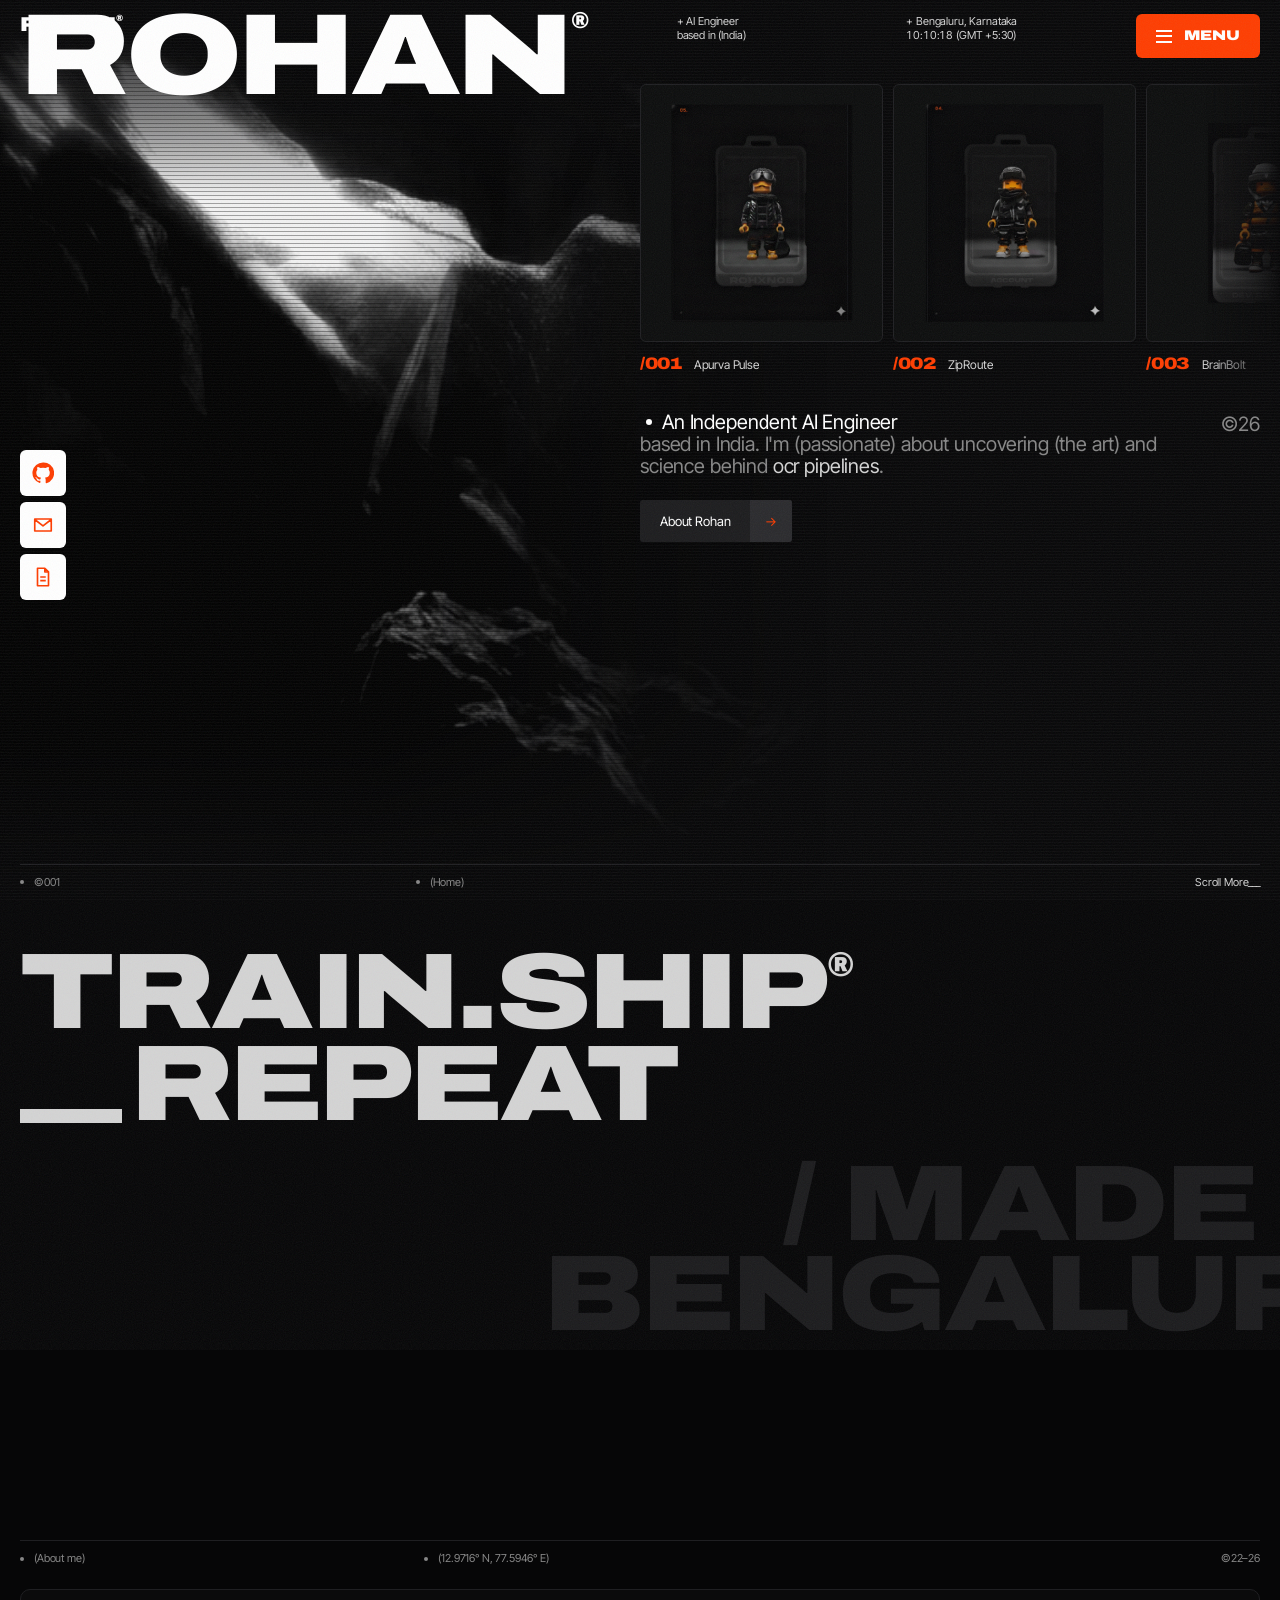
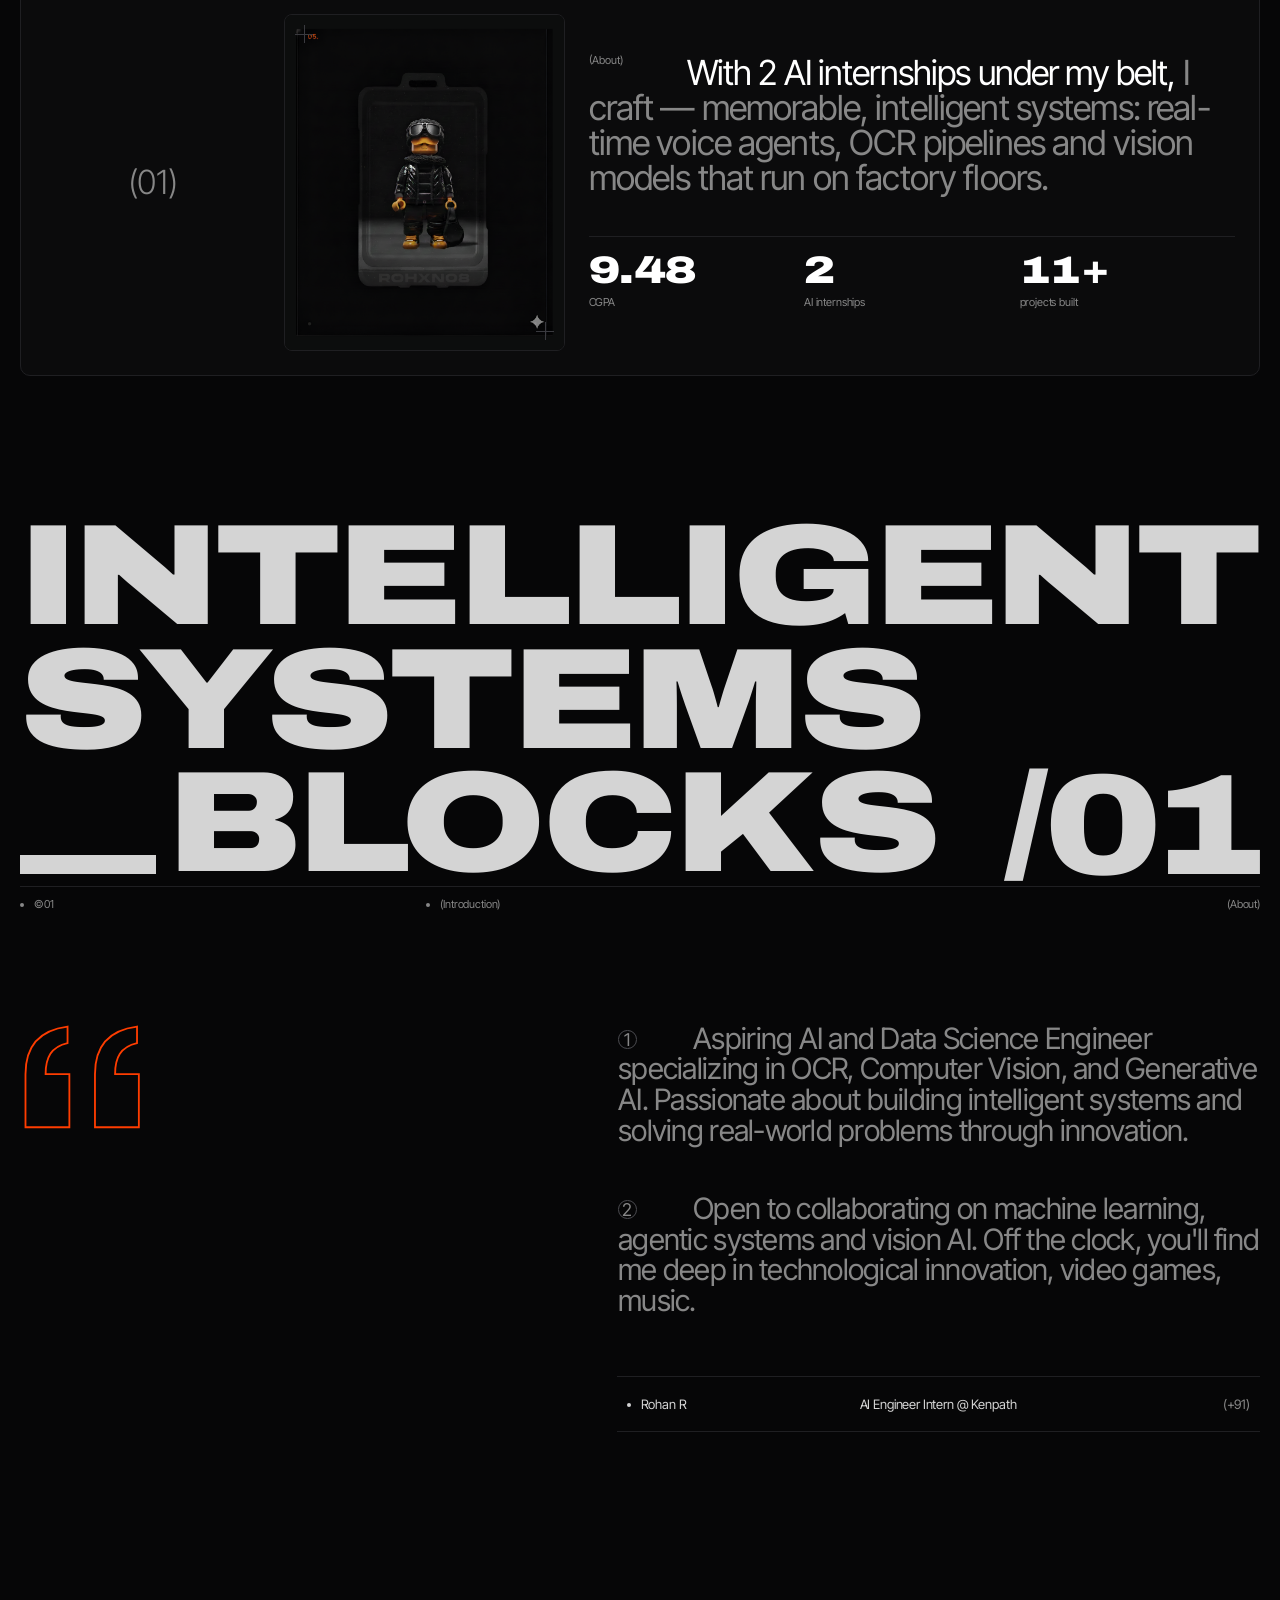
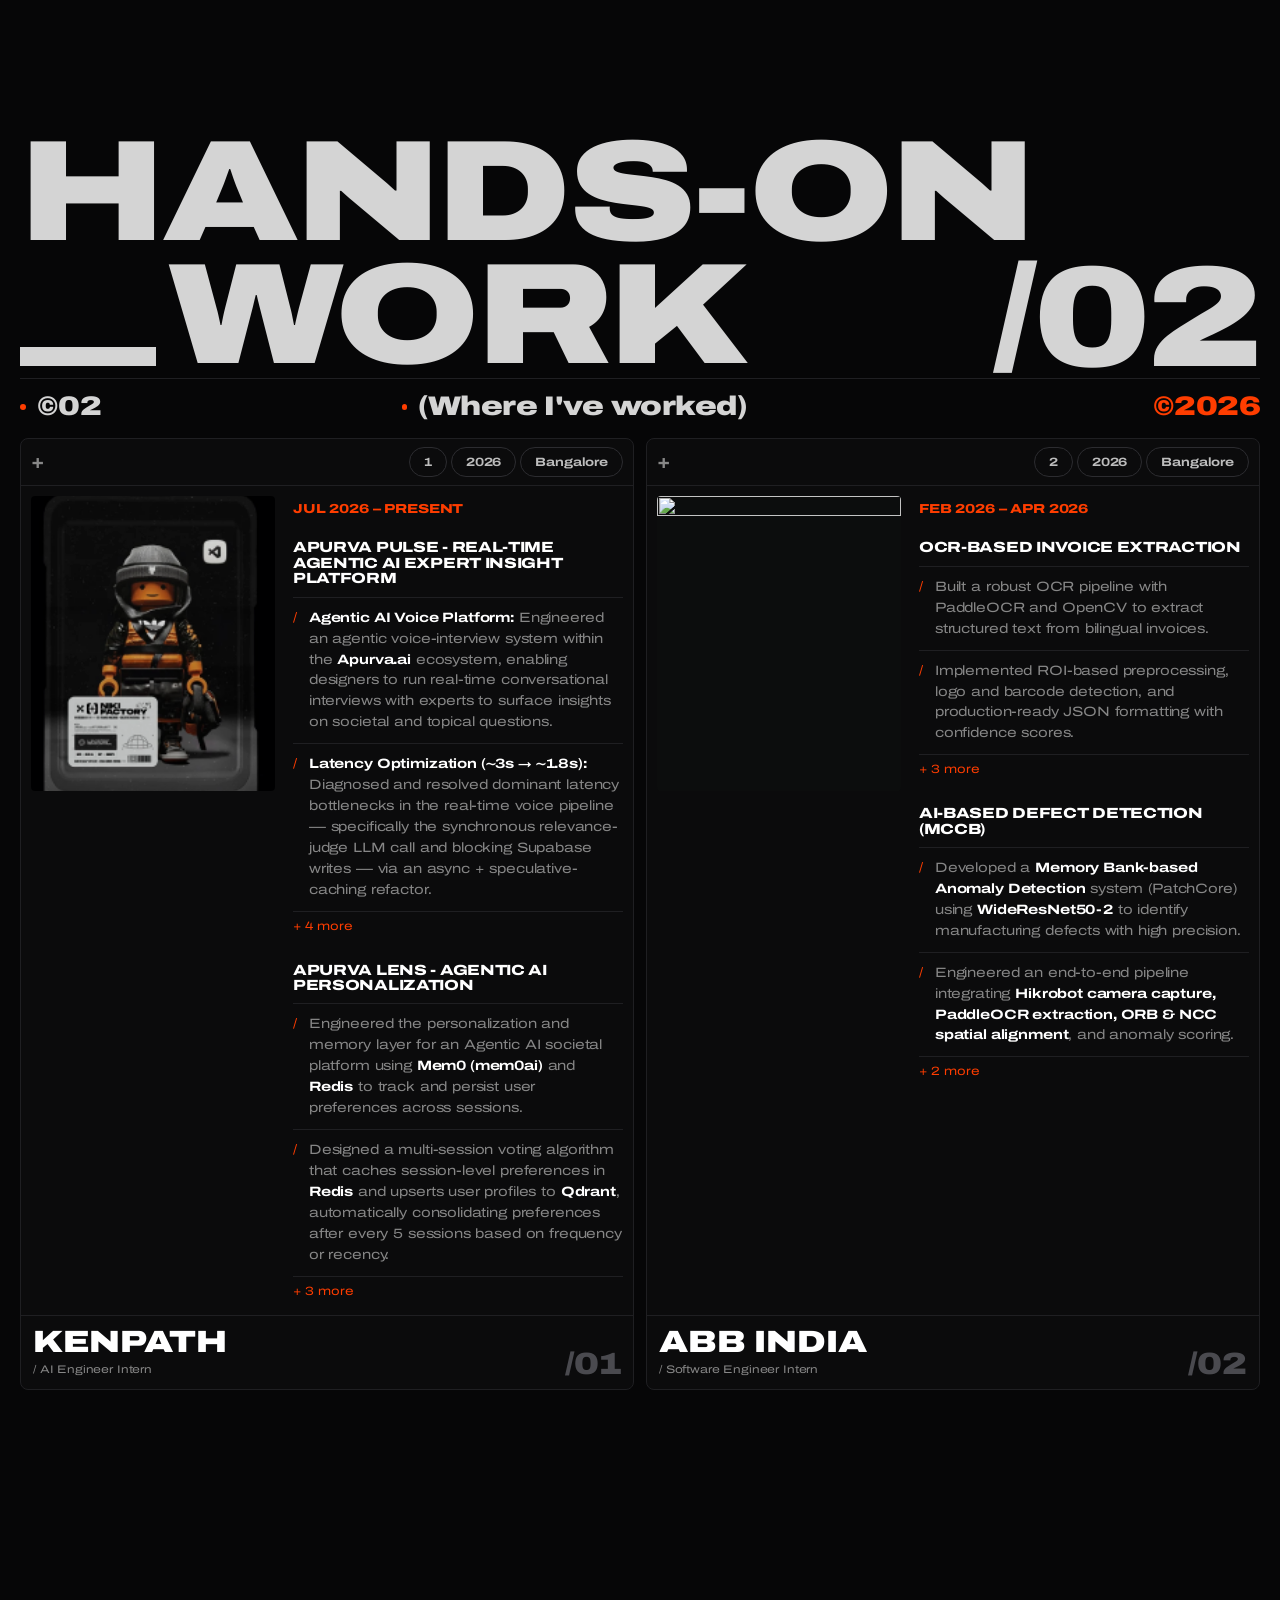
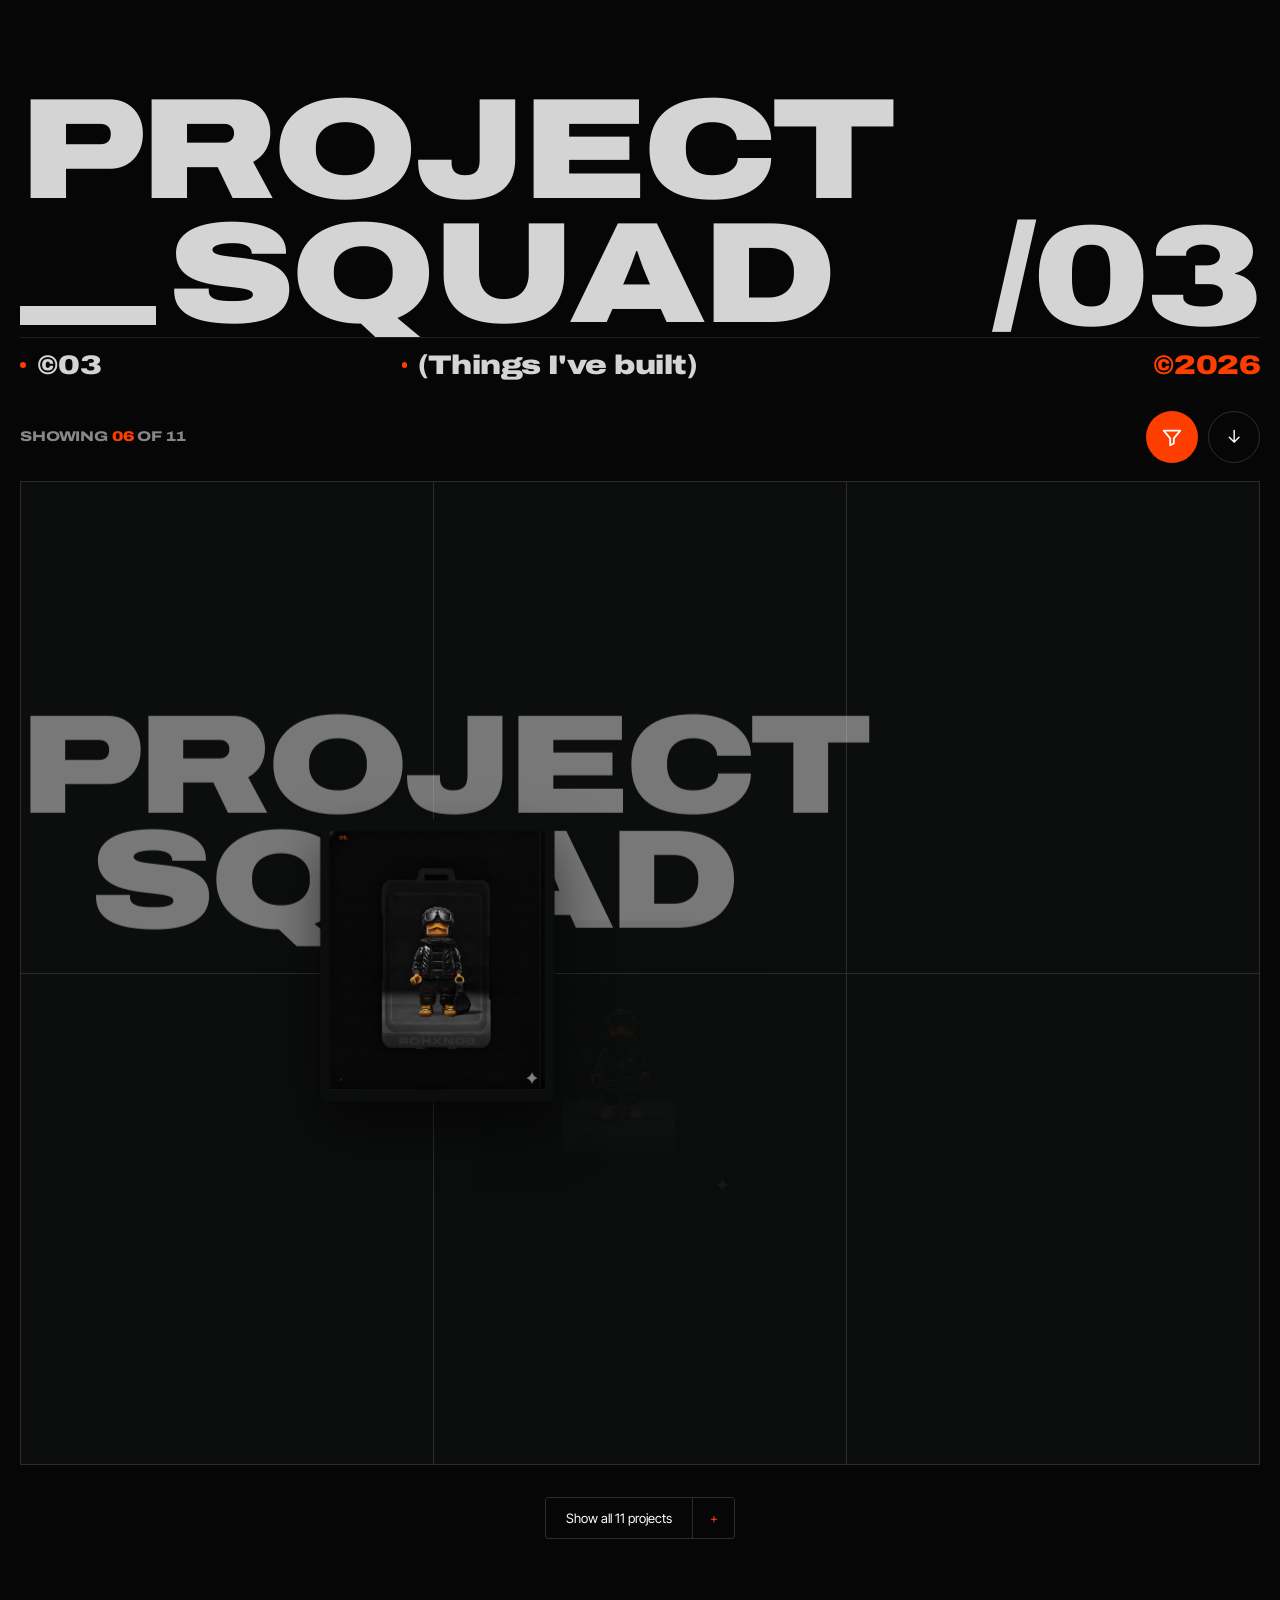
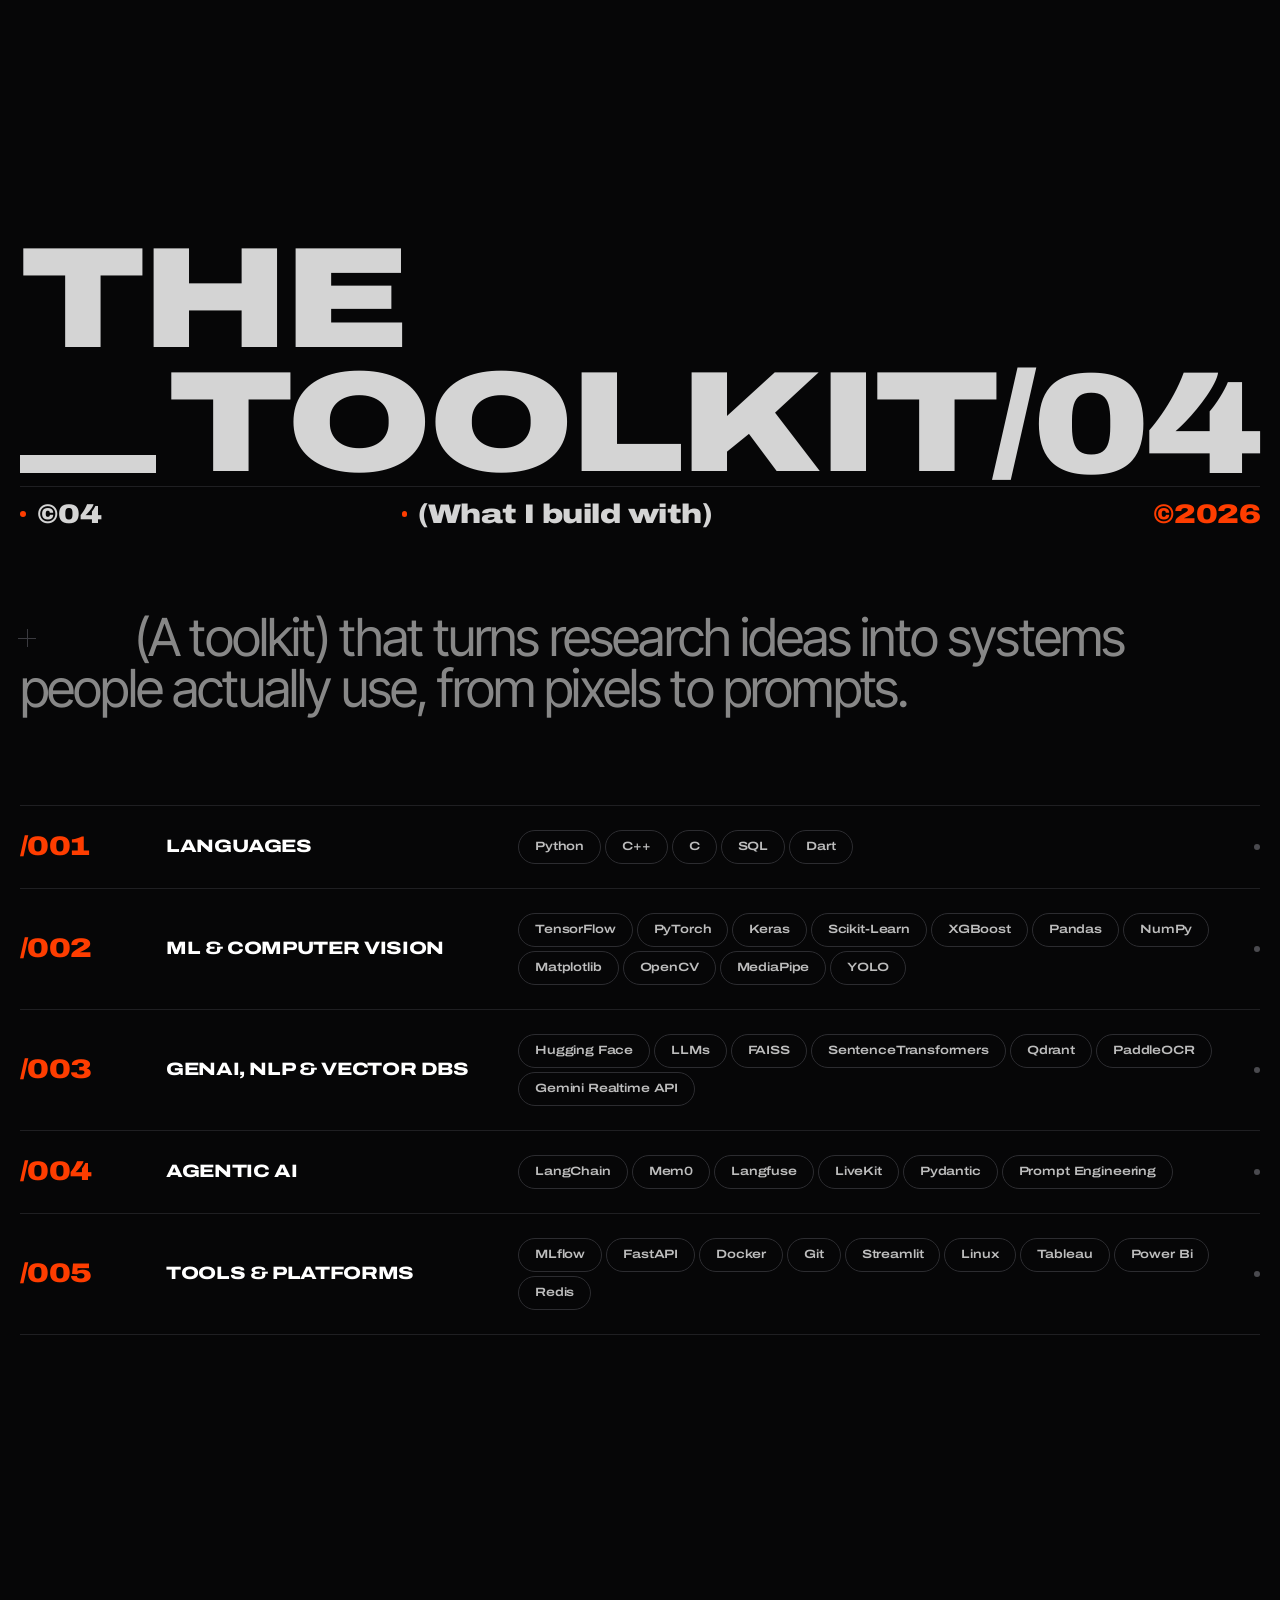
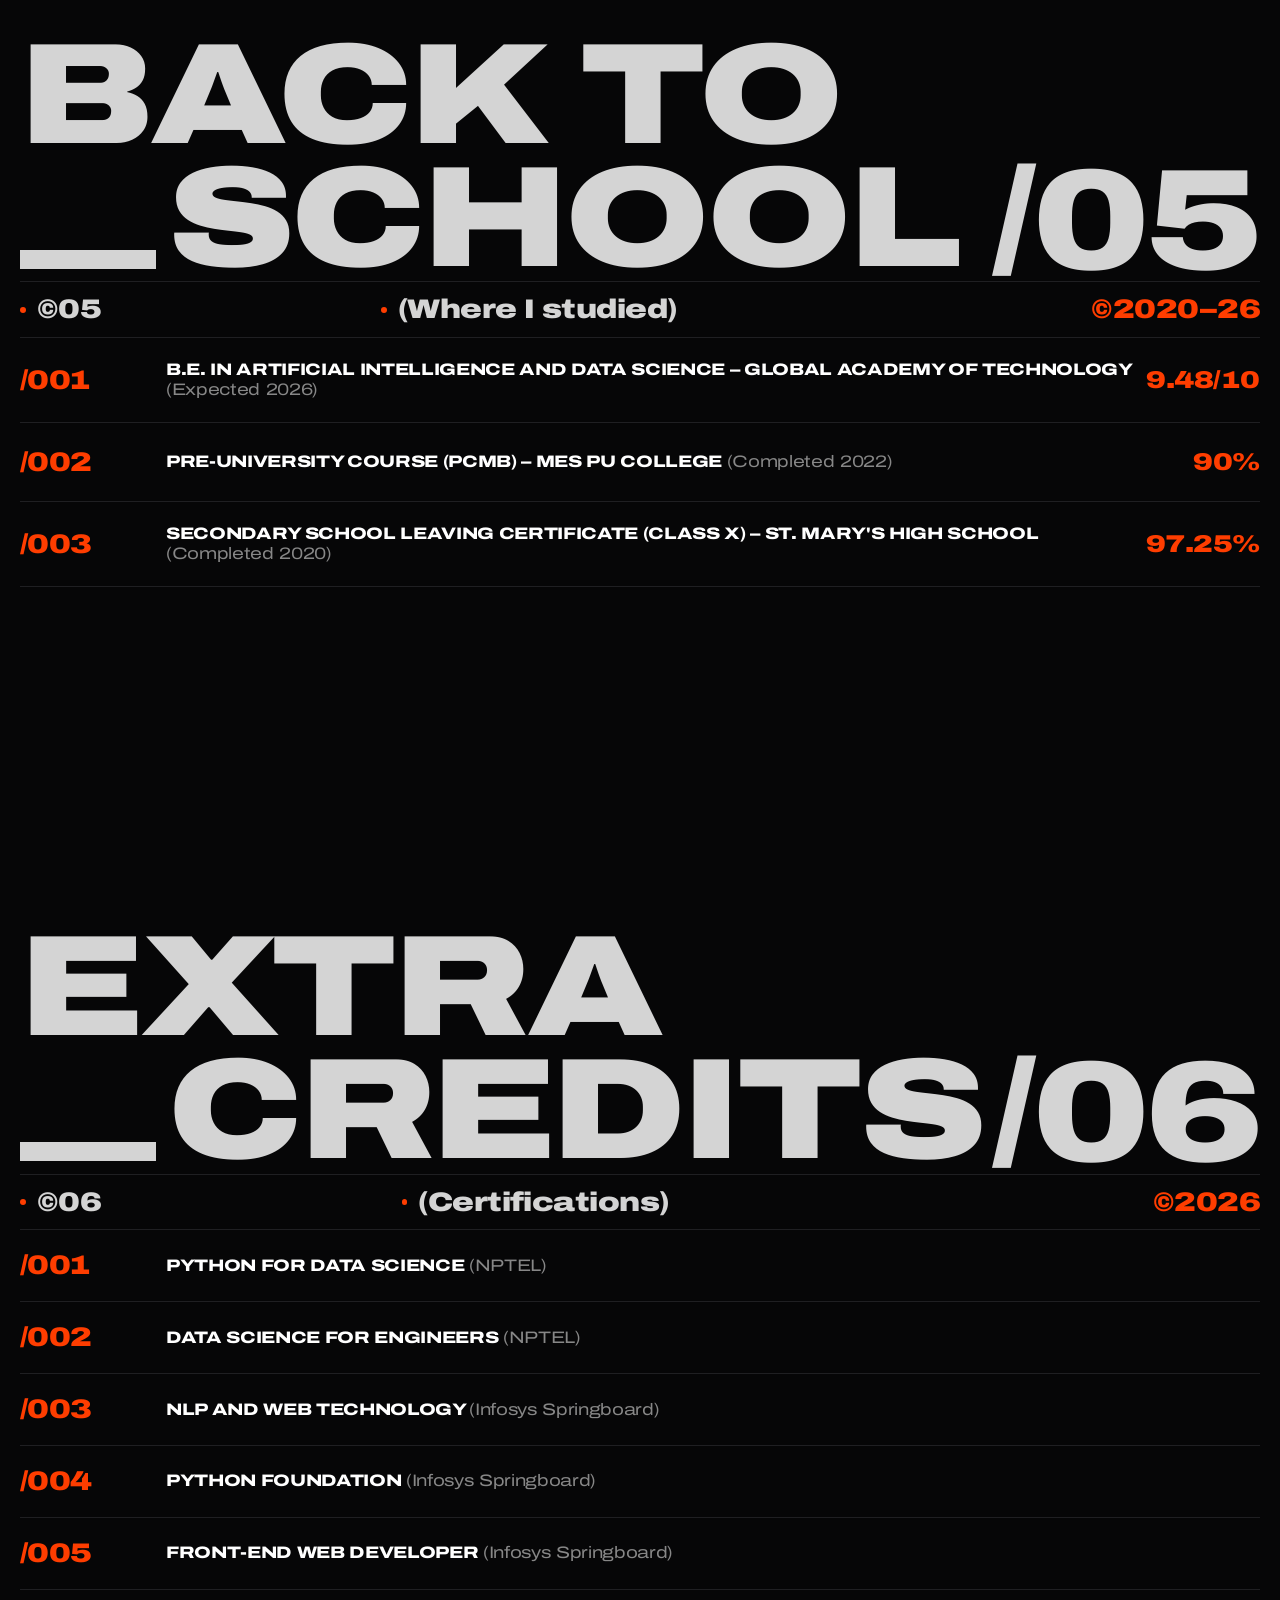
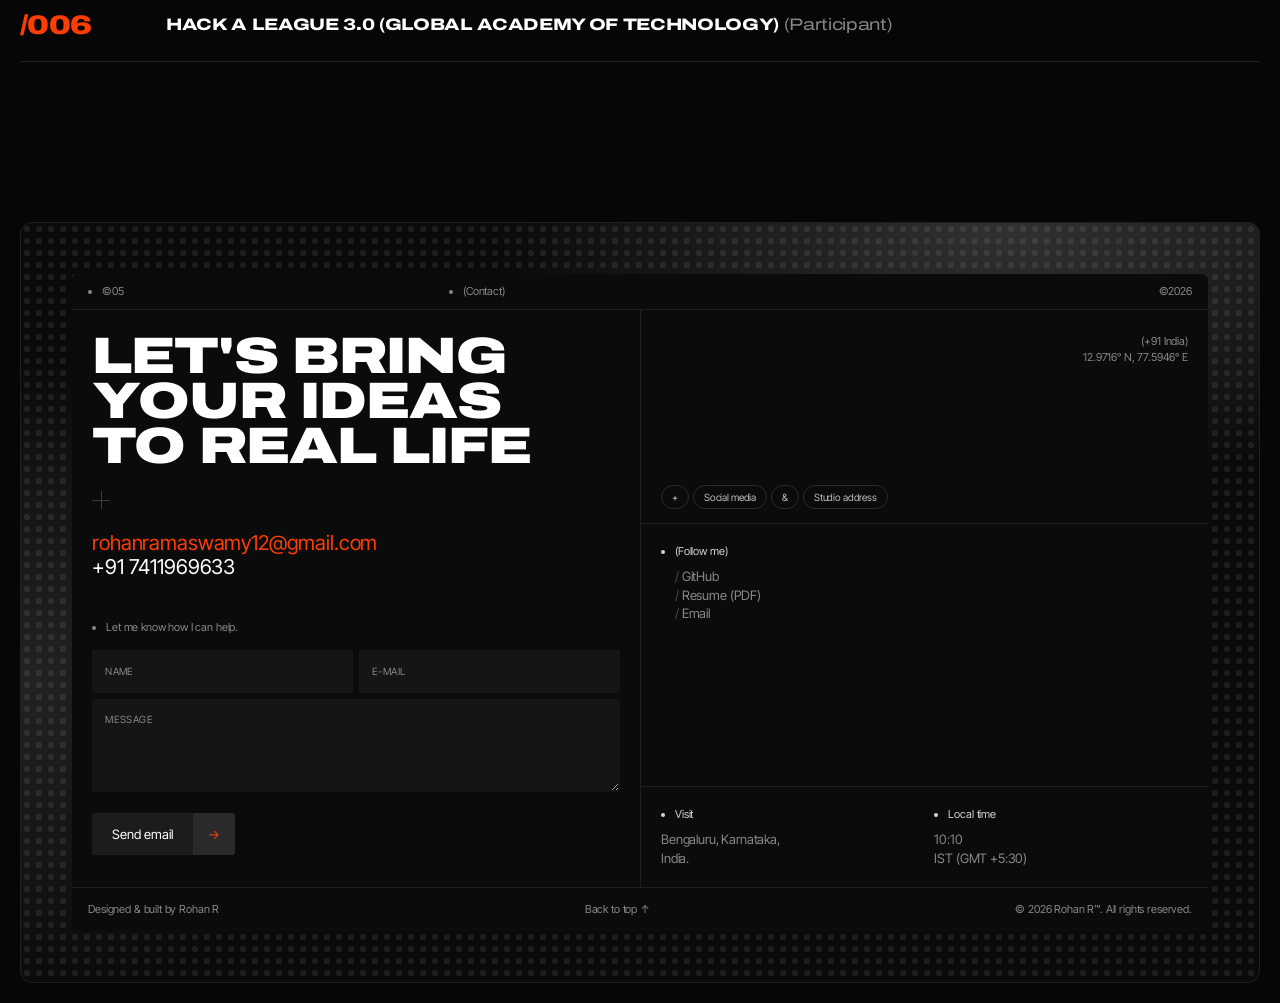
==== commit 4788e1f2: "Give the projects section the shared section header Replace the small "©003 Pack – Project Squad" he" ====
--- a/index.html
+++ b/index.html
@@ -182,9 +182,14 @@
 
     <!-- ============ PROJECTS ============ -->
     <section id="projects" class="section">
-      <div class="crosshair" aria-hidden="true"></div>
+      <h2 class="display big title-row" data-lines>
+        <span class="ln"><span>PROJECT</span></span>
+        <span class="ln"><span><b class="bar"></b>SQUAD</span></span>
+        <span class="tr-num">/03</span>
+      </h2>
+      <div class="rail rail-lg"><span><i class="dot"></i>©03</span><span><i class="dot"></i>(Things I've built)</span><span>©2026</span></div>
       <div class="pack-head">
-        <h2 class="pack-title">©003 Pack<br>– Project Squad</h2>
+        <p class="pack-count" id="pack-count" aria-live="polite"></p>
         <div class="pack-actions">
           <div class="filter-wrap">
             <button class="filter-btn" id="filter-toggle" aria-expanded="false" aria-controls="filter-panel" aria-label="Filter projects by category">
--- a/assets/css/styles.css
+++ b/assets/css/styles.css
@@ -1463,29 +1463,6 @@
 
 /* --------------------------------------------------------- projects pack */
 
-.crosshair {
-    position: absolute;
-    left: 50%;
-    top: 40px;
-    width: 28px;
-    height: 28px;
-    transform: translateX(-50%);
-}
-
-.crosshair::before,
-.crosshair::after {
-    content: '';
-    position: absolute;
-    background: var(--line-2);
-}
-
-.crosshair::before { left: 50%; top: 0; bottom: 0; width: 1px; }
-.crosshair::after { top: 50%; left: 0; right: 0; height: 1px; }
-
-#projects {
-    padding-top: 220px;
-}
-
 /* ---- project intro (see playProjectIntro) */
 .pack-grid.intro-pending .pack-cell {
     opacity: 1;
@@ -1544,19 +1521,26 @@
 
 .pack-head {
     display: flex;
-    align-items: flex-end;
+    align-items: center;
     justify-content: space-between;
     gap: 20px;
-    padding-bottom: 14px;
-}
-
-.pack-title {
-    margin: 0;
-    font-size: clamp(20px, 1.9vw, 28px);
-    font-weight: 500;
-    line-height: 1.02;
-    letter-spacing: -0.03em;
-    white-space: nowrap;
+    padding: 18px 0;
+}
+
+.pack-count {
+    margin: 0;
+    font-family: var(--font-display);
+    font-stretch: 125%;
+    font-weight: 800;
+    font-size: clamp(13px, 1.1vw, 17px);
+    text-transform: uppercase;
+    letter-spacing: -0.01em;
+    color: var(--muted);
+}
+
+.pack-count b {
+    color: var(--brand);
+    font-weight: 900;
 }
 
 .pack-actions {
@@ -2573,9 +2557,6 @@
         max-width: 220px;
     }
 
-    #projects {
-        padding-top: 140px;
-    }
 
     .pack-grid {
         grid-template-columns: 1fr;
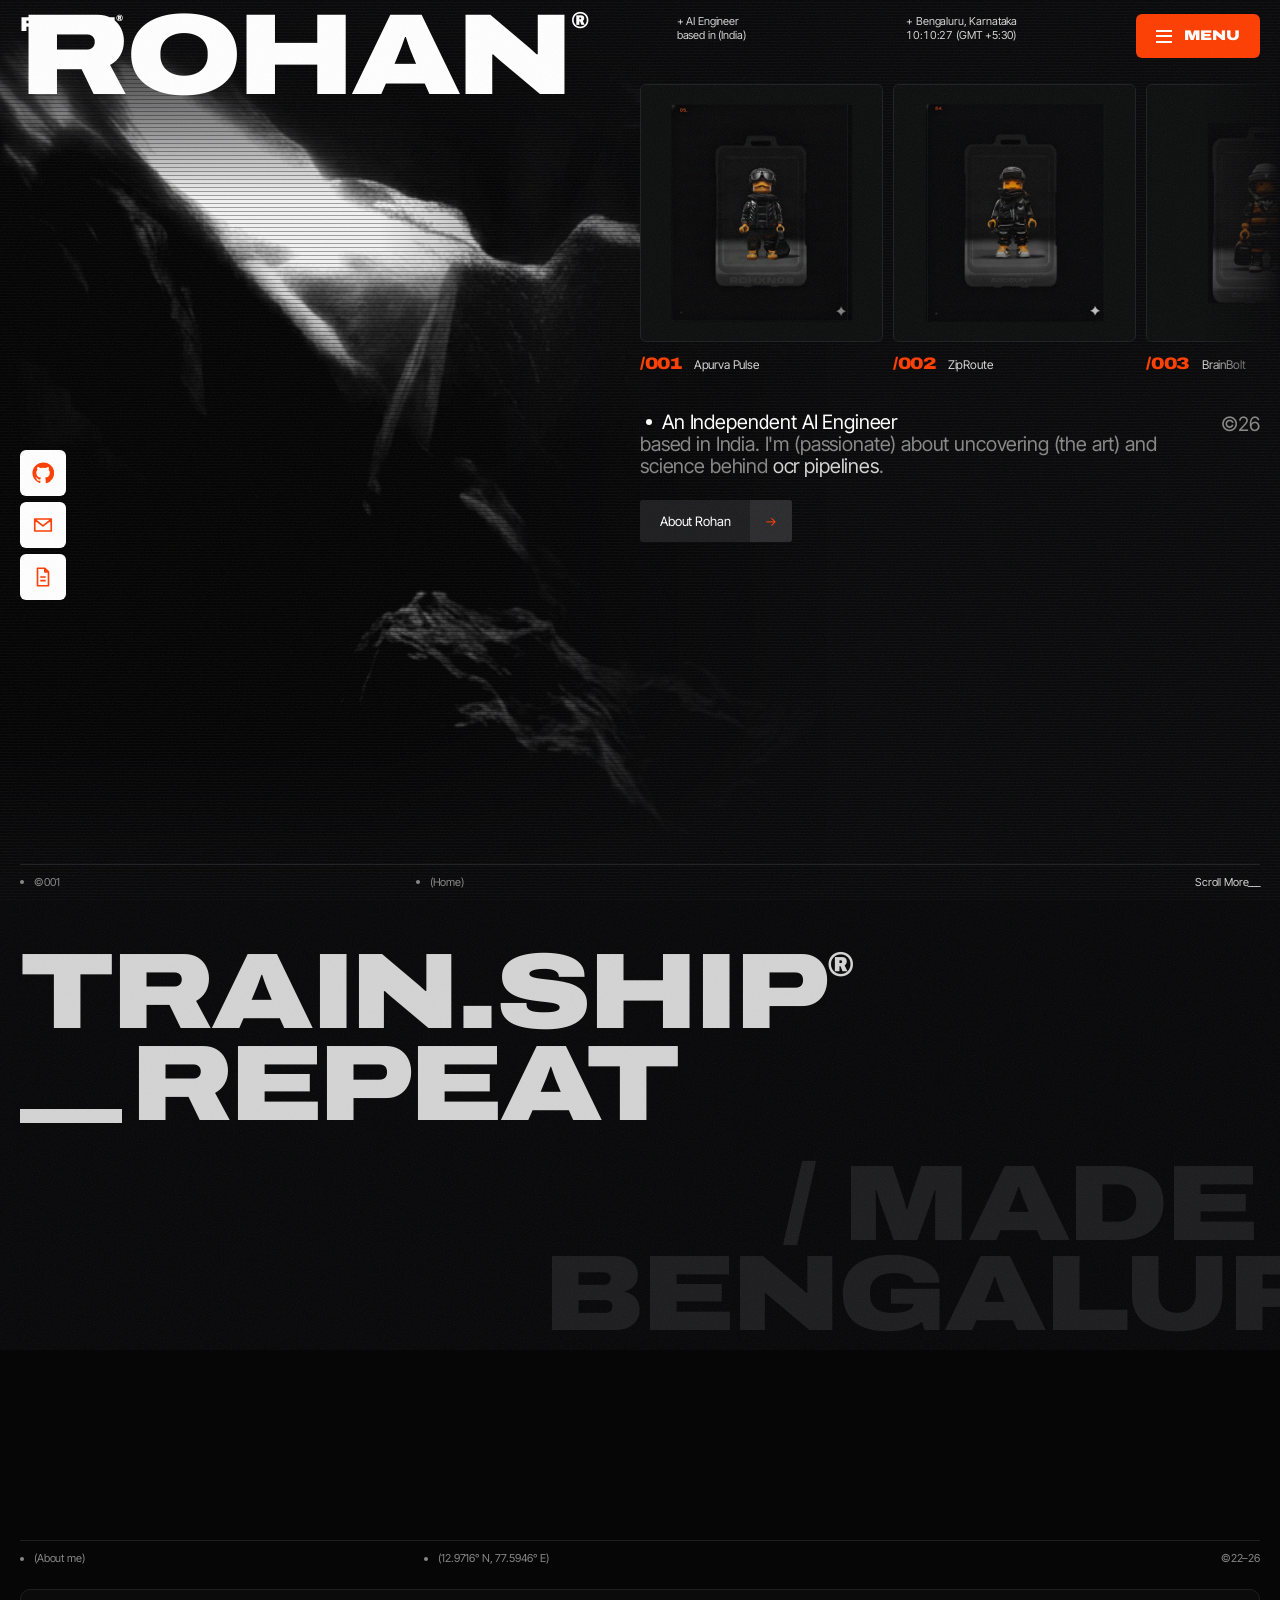
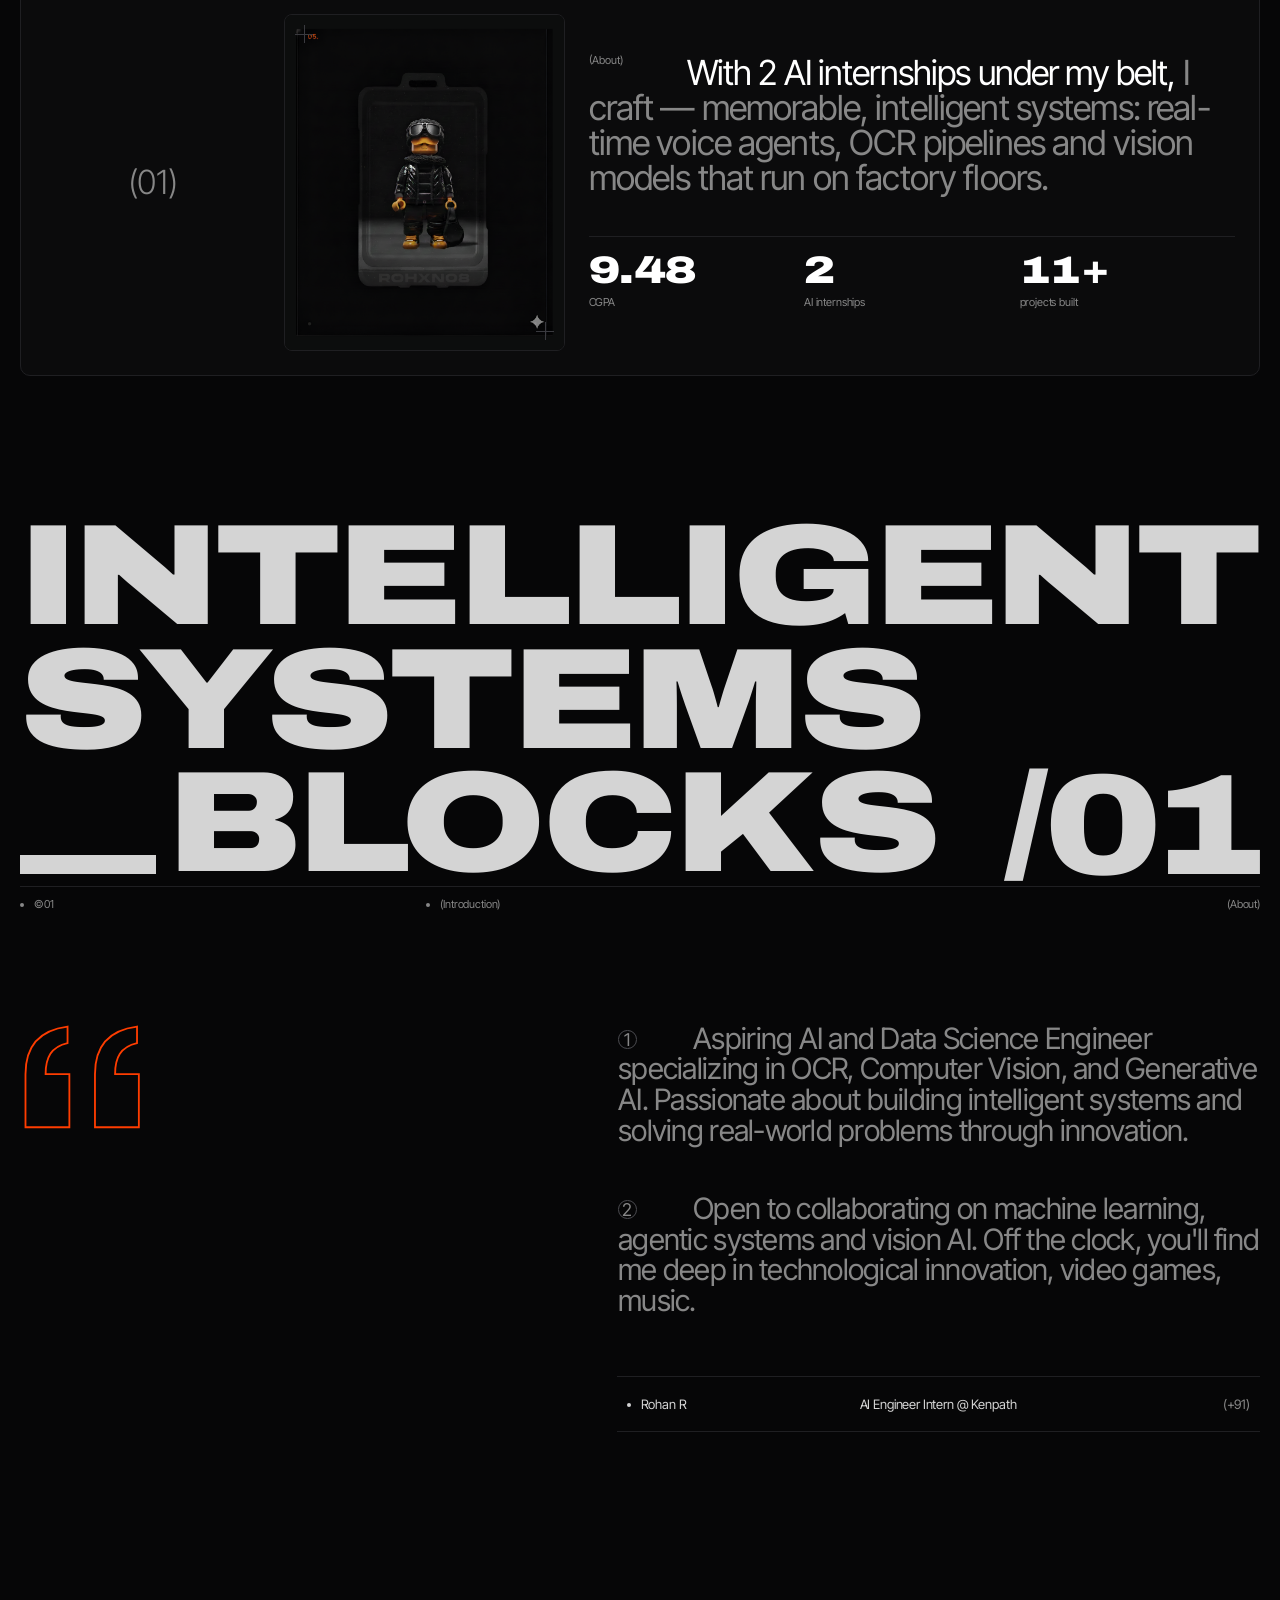
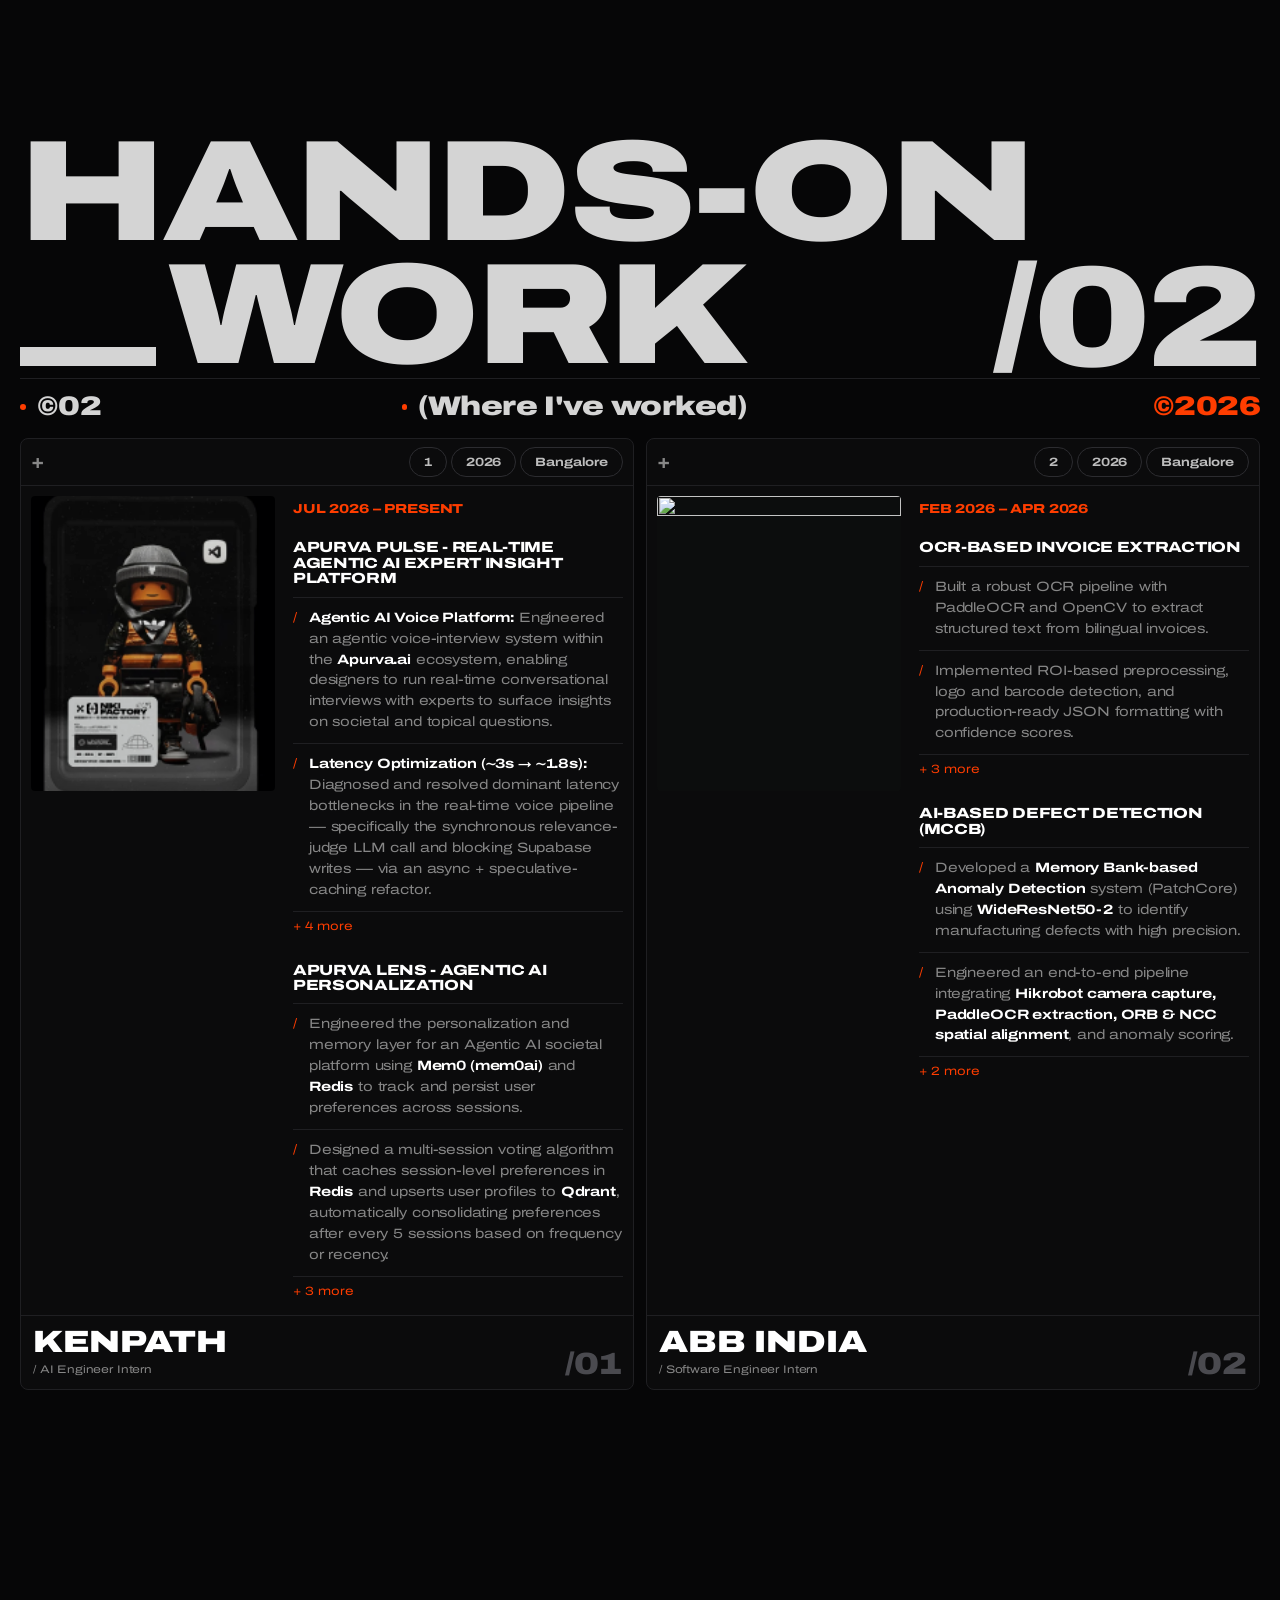
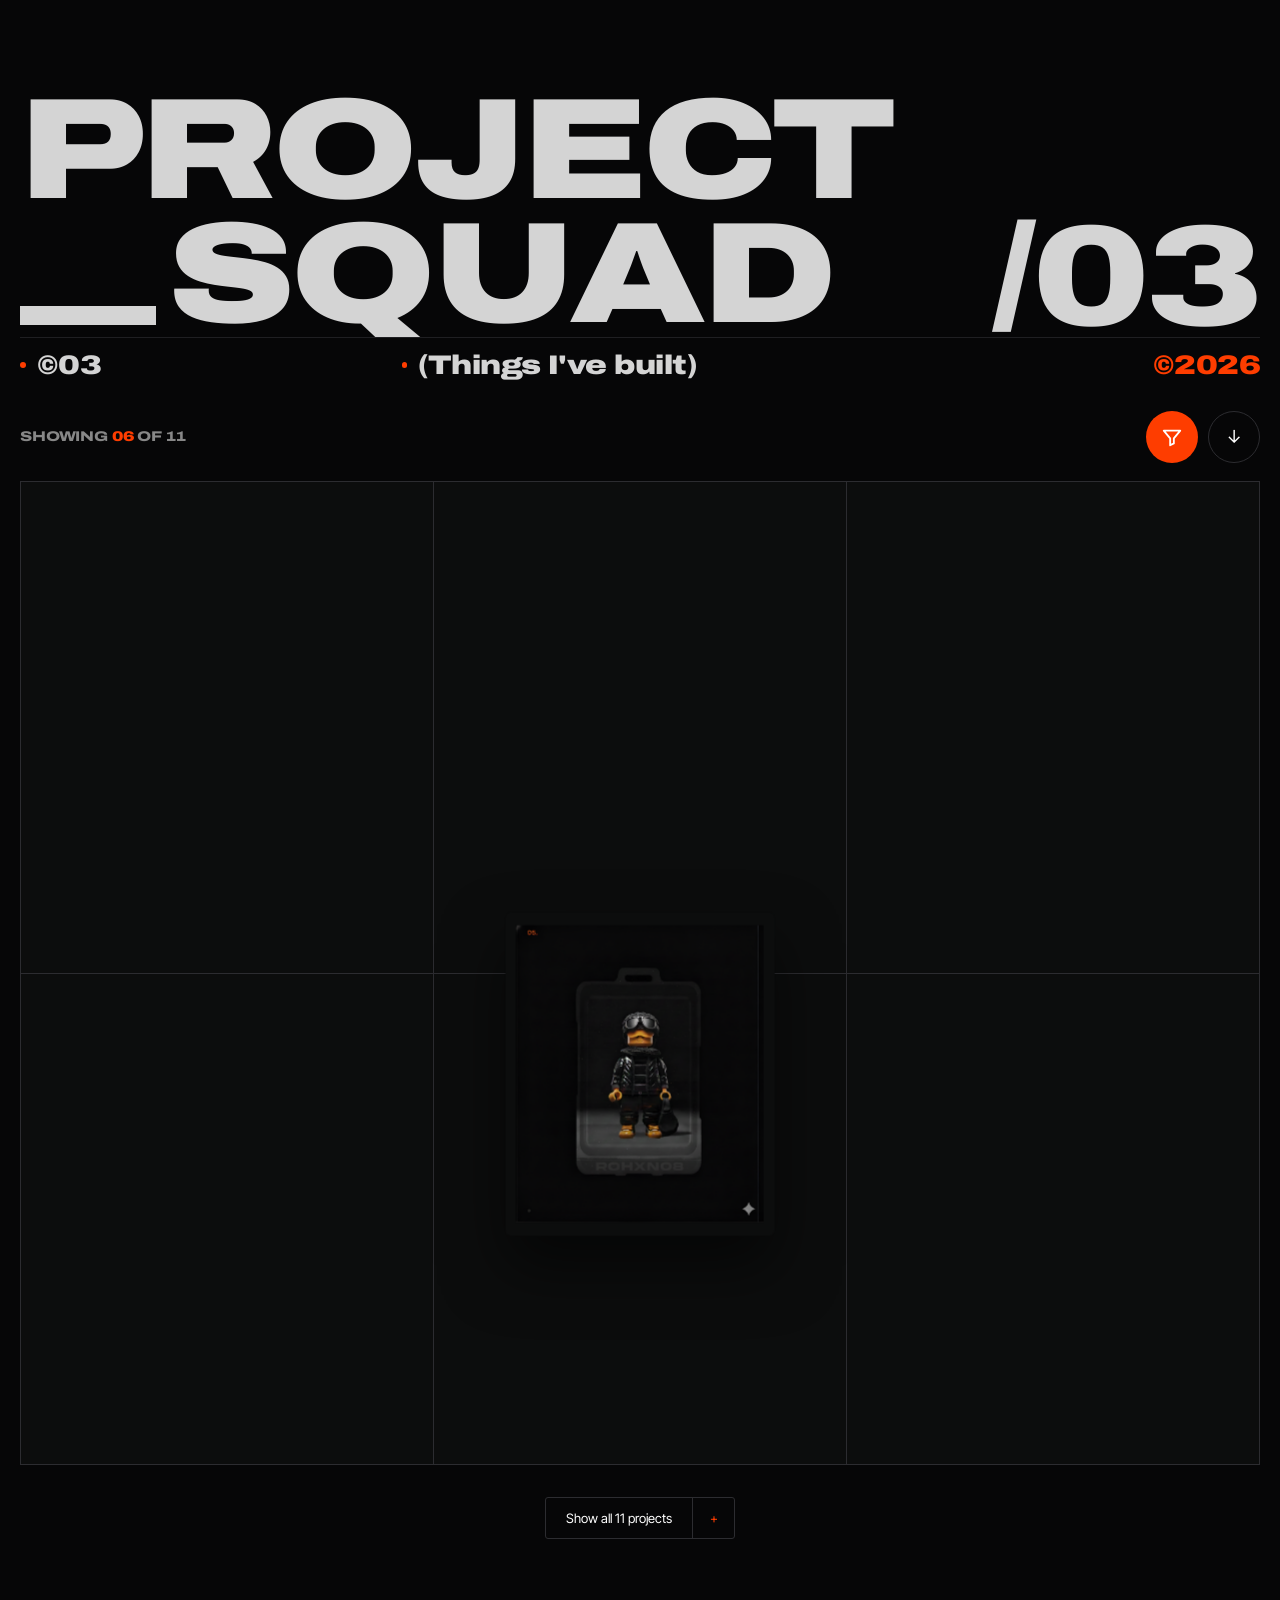
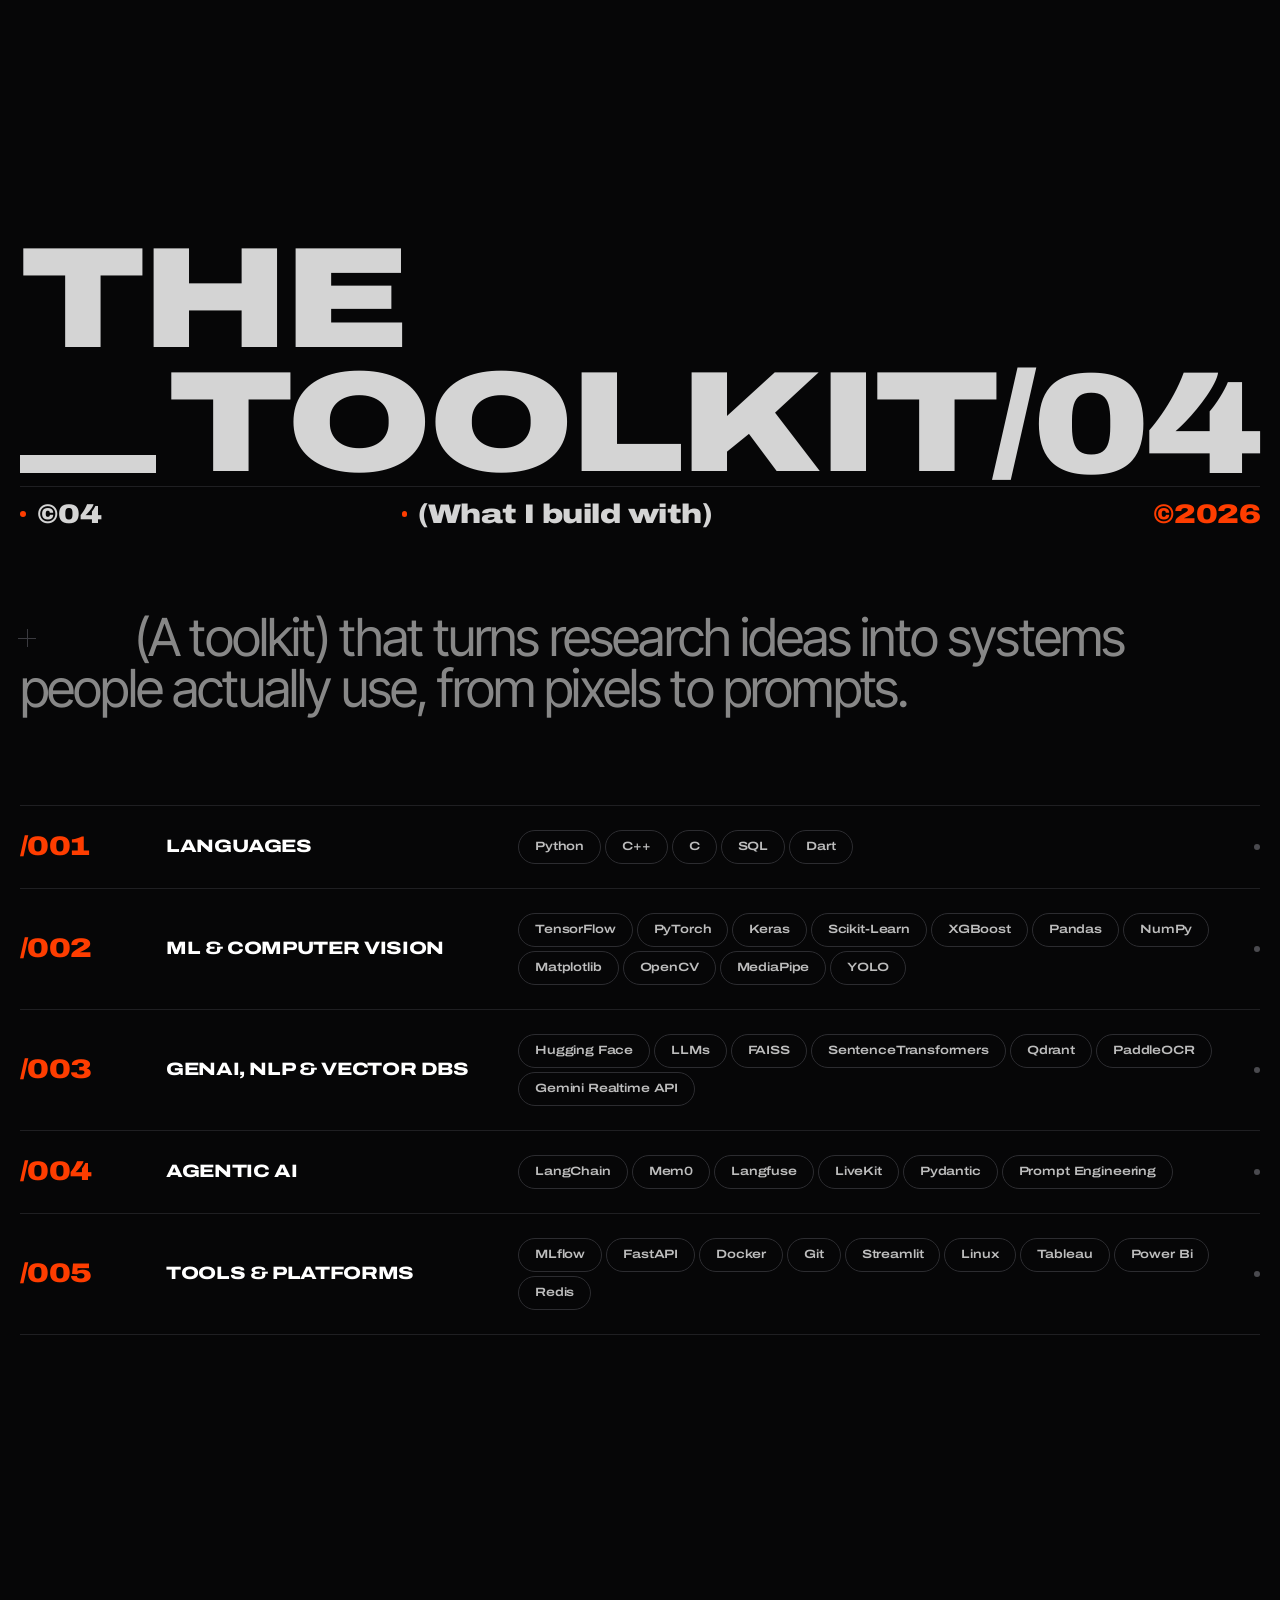
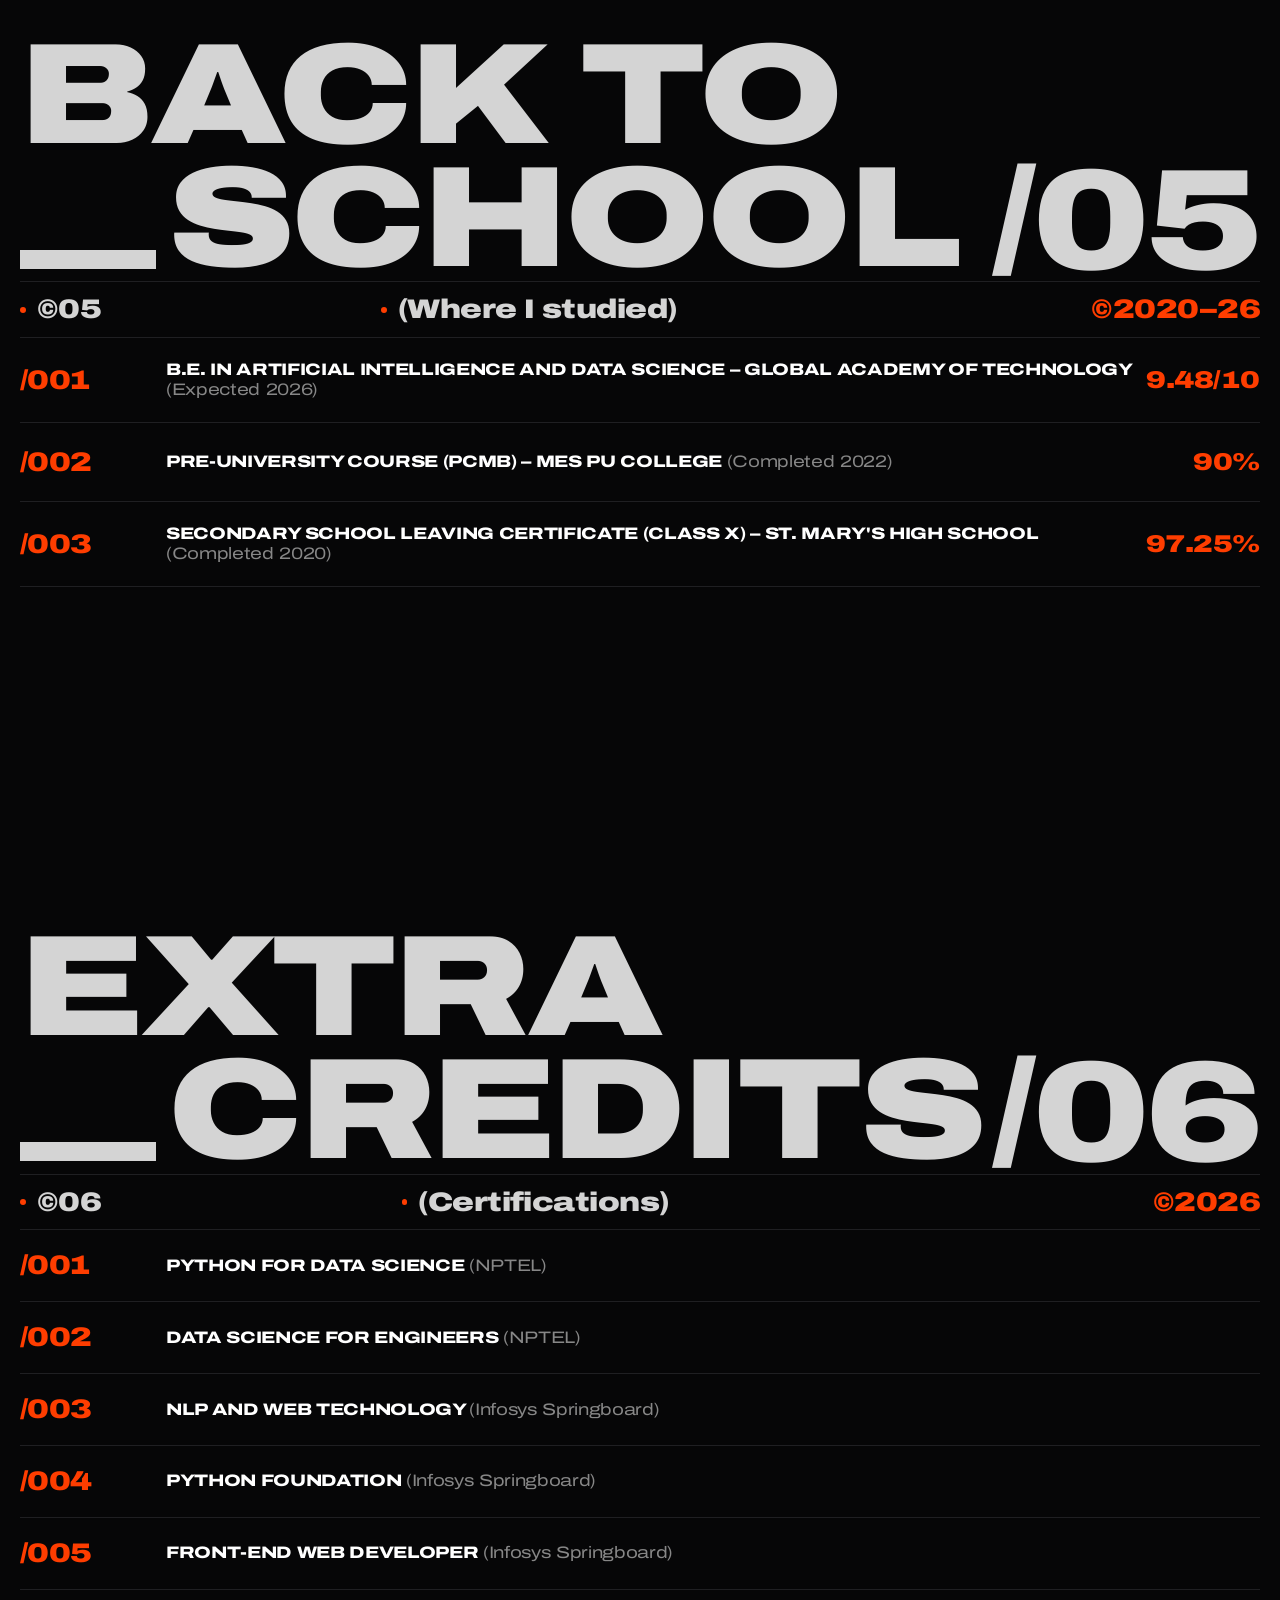
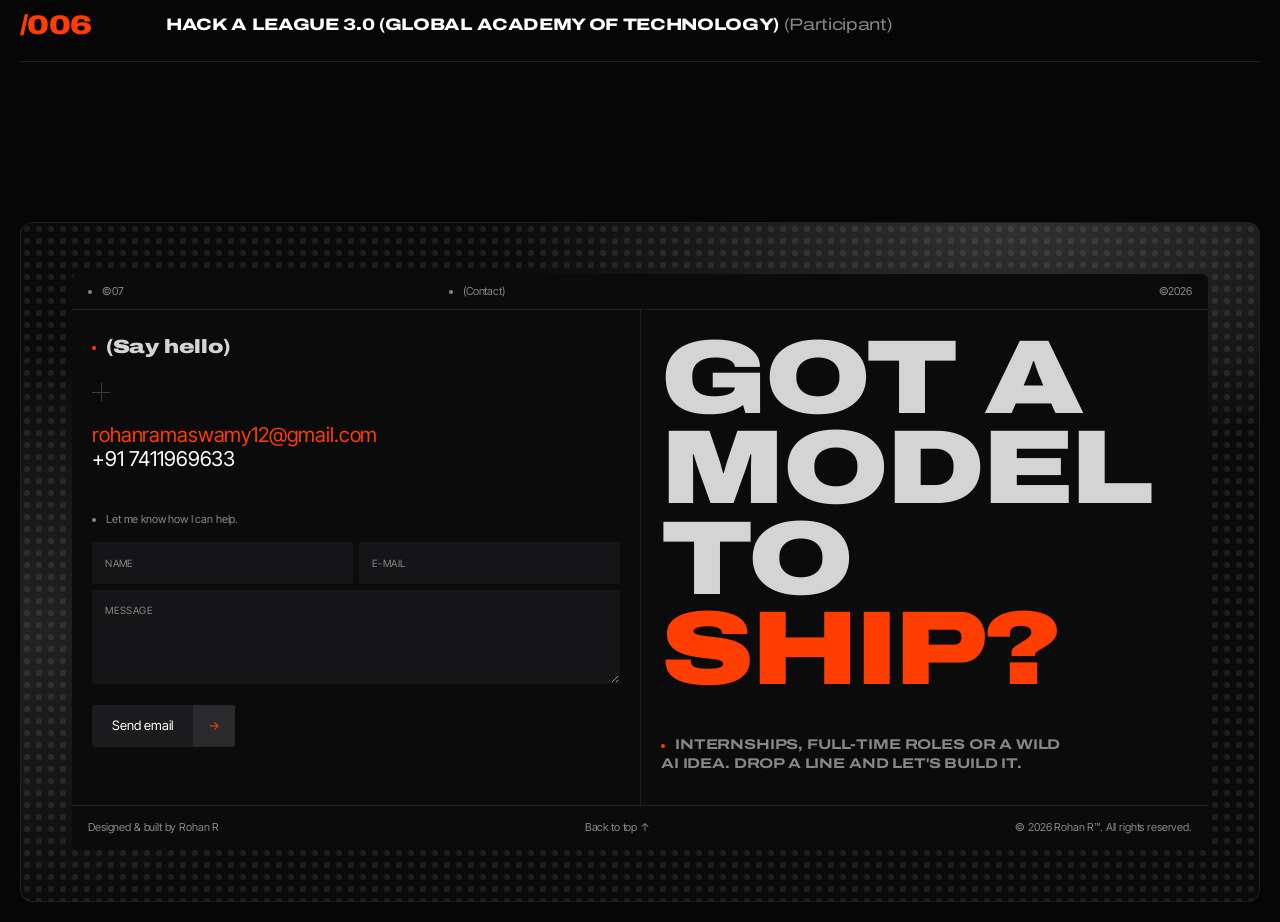
==== commit 26ba3614: "Replace contact heading and info column with a "GOT A MODEL TO SHIP?" statement Drop "LET'S BRING YO" ====
--- a/index.html
+++ b/index.html
@@ -251,14 +251,10 @@
     <!-- ============ CONTACT ============ -->
     <section id="contact" class="contact">
       <div class="contact-panel">
-        <div class="rail"><span><i class="dot"></i>©05</span><span><i class="dot"></i>(Contact)</span><span>©2026</span></div>
+        <div class="rail"><span><i class="dot"></i>©07</span><span><i class="dot"></i>(Contact)</span><span>©2026</span></div>
         <div class="contact-grid">
           <div class="contact-left">
-            <h2 class="display contact-title" data-lines>
-              <span class="ln"><span>LET'S BRING</span></span>
-              <span class="ln"><span>YOUR IDEAS</span></span>
-              <span class="ln"><span>TO REAL LIFE</span></span>
-            </h2>
+            <p class="cl-kicker"><i class="dot"></i>(Say hello)</p>
             <span class="cross" aria-hidden="true"></span>
             <p class="contact-direct">
               <a class="c-email" data-email></a><br>
@@ -275,16 +271,13 @@
             </form>
           </div>
           <div class="contact-right">
-            <p class="coords">(+91 India)<br>12.9716° N, 77.5946° E</p>
-            <div class="pills"><span class="pill">+</span><span class="pill">Social media</span><span class="pill">&amp;</span><span class="pill">Studio address</span></div>
-            <div class="cr-block">
-              <p class="cr-label"><i class="dot"></i>(Follow me)</p>
-              <ul class="slash-list" id="follow-list"></ul>
-            </div>
-            <div class="cr-block cr-split">
-              <div><p class="cr-label"><i class="dot"></i>Visit</p><p>Bengaluru, Karnataka,<br>India.</p></div>
-              <div><p class="cr-label"><i class="dot"></i>Local time</p><p><span data-clock>--:--</span><br>IST (GMT +5:30)</p></div>
-            </div>
+            <h2 class="display contact-shout" data-lines>
+              <span class="ln"><span>GOT A</span></span>
+              <span class="ln"><span>MODEL</span></span>
+              <span class="ln"><span>TO</span></span>
+              <span class="ln"><span class="hot">SHIP?</span></span>
+            </h2>
+            <p class="shout-note"><i class="dot"></i>Internships, full-time roles or a wild AI idea. Drop a line and let's build it.</p>
           </div>
         </div>
         <footer class="site-footer">
--- a/assets/css/styles.css
+++ b/assets/css/styles.css
@@ -2014,7 +2014,7 @@
 
 .contact-grid {
     display: grid;
-    grid-template-columns: 1fr 1fr;
+    grid-template-columns: minmax(0, 1fr) minmax(0, 1fr);
     border-top: 1px solid var(--line);
 }
 
@@ -2023,11 +2023,6 @@
     display: grid;
     gap: 22px;
     align-content: start;
-}
-
-.contact-title {
-    font-size: clamp(30px, 4vw, 72px);
-    line-height: .86;
 }
 
 .contact-direct {
@@ -2093,71 +2088,57 @@
     margin-top: 10px;
 }
 
+.cl-kicker {
+    margin: 0;
+    font-family: var(--font-display);
+    font-stretch: 125%;
+    font-weight: 900;
+    font-size: clamp(16px, 1.5vw, 24px);
+    letter-spacing: -0.02em;
+    color: var(--soft);
+}
+
+.cl-kicker .dot {
+    background: var(--brand);
+}
+
 .contact-right {
-    border-left: 1px solid var(--line);
     display: flex;
     flex-direction: column;
-}
-
-.coords {
-    margin: 0;
-    padding: 24px 20px 120px;
-    text-align: right;
-    font-size: 11px;
-    color: var(--muted);
-}
-
-.contact-right .pills {
-    padding: 0 20px 14px;
-}
-
-.contact-right .pills .pill {
-    height: 24px;
-    font-size: 10px;
-    padding: 0 10px;
-}
-
-.cr-block {
-    padding: 20px;
-    border-top: 1px solid var(--line);
-    font-size: 13px;
-}
-
-.cr-block p {
-    margin: 0;
-}
-
-.cr-label {
-    font-size: 11px;
+    justify-content: space-between;
+    gap: 40px;
+    padding: 24px 20px 32px;
+    border-left: 1px solid var(--line);
+}
+
+.contact-shout {
+    font-size: clamp(56px, 8.2vw, 164px);
+    line-height: .84;
     color: var(--soft);
-    margin-bottom: 8px !important;
-}
-
-.cr-split {
-    display: grid;
-    grid-template-columns: 1fr 1fr;
-    gap: 20px;
-    color: var(--muted);
-    margin-top: auto;
-}
-
-.slash-list {
-    list-style: none;
-    margin: 0;
-    padding: 0 0 0 14px;
-}
-
-.slash-list li {
-    color: var(--muted);
-}
-
-.slash-list li::before {
-    content: '/ ';
-    color: var(--dim);
-}
-
-.slash-list a:hover {
-    color: var(--text);
+}
+
+.contact-shout .hot {
+    color: var(--brand);
+}
+
+.js .contact-shout .ln:nth-child(4) > span {
+    transition-delay: .24s;
+}
+
+.shout-note {
+    margin: 0;
+    max-width: 38ch;
+    font-family: var(--font-display);
+    font-stretch: 125%;
+    font-weight: 700;
+    font-size: clamp(13px, 1.1vw, 17px);
+    line-height: 1.35;
+    text-transform: uppercase;
+    color: var(--muted);
+}
+
+.shout-note .dot {
+    background: var(--brand);
 }
 
 .site-footer {
@@ -2606,7 +2587,7 @@
     }
 
     .contact-grid {
-        grid-template-columns: 1fr;
+        grid-template-columns: minmax(0, 1fr);
     }
 
     .contact-right {
@@ -2614,8 +2595,8 @@
         border-top: 1px solid var(--line);
     }
 
-    .coords {
-        padding: 18px 20px 24px;
+    .contact-shout {
+        font-size: clamp(40px, 15.5vw, 96px);
     }
 
     .cf-row {
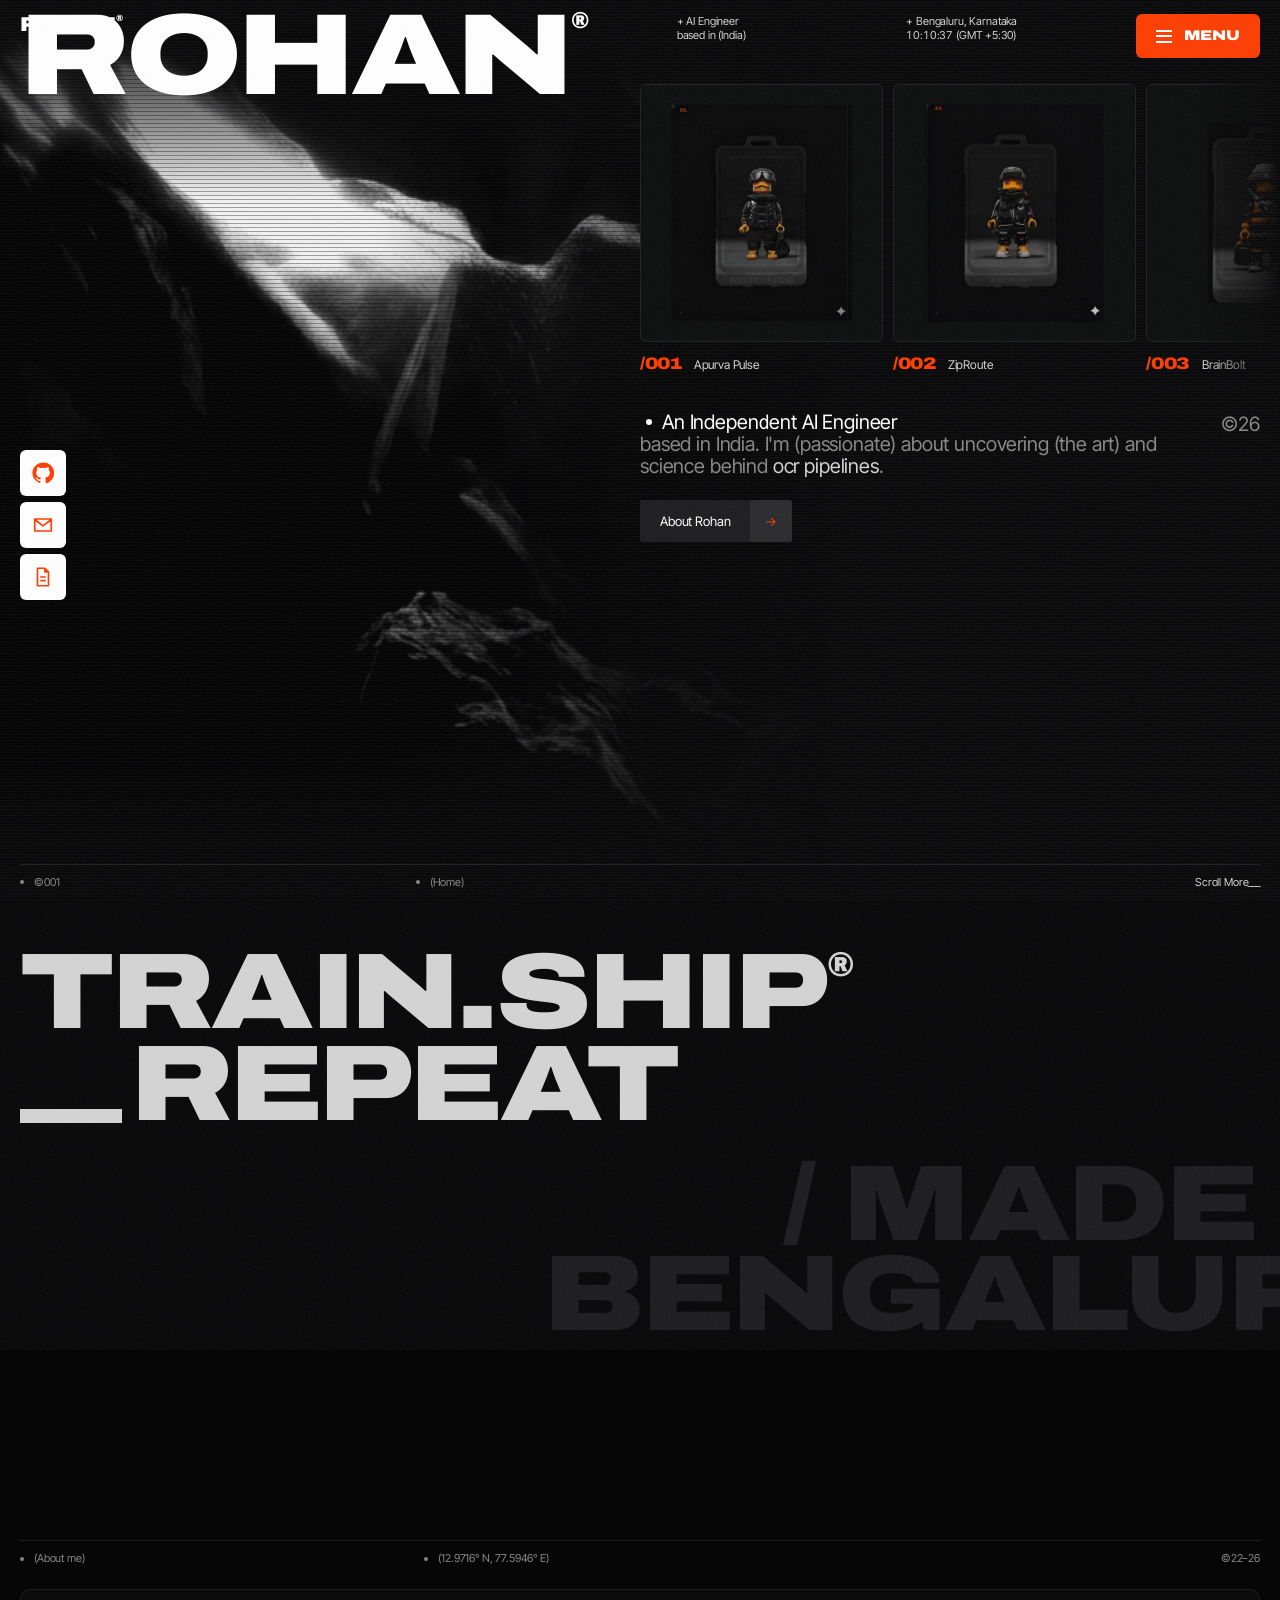
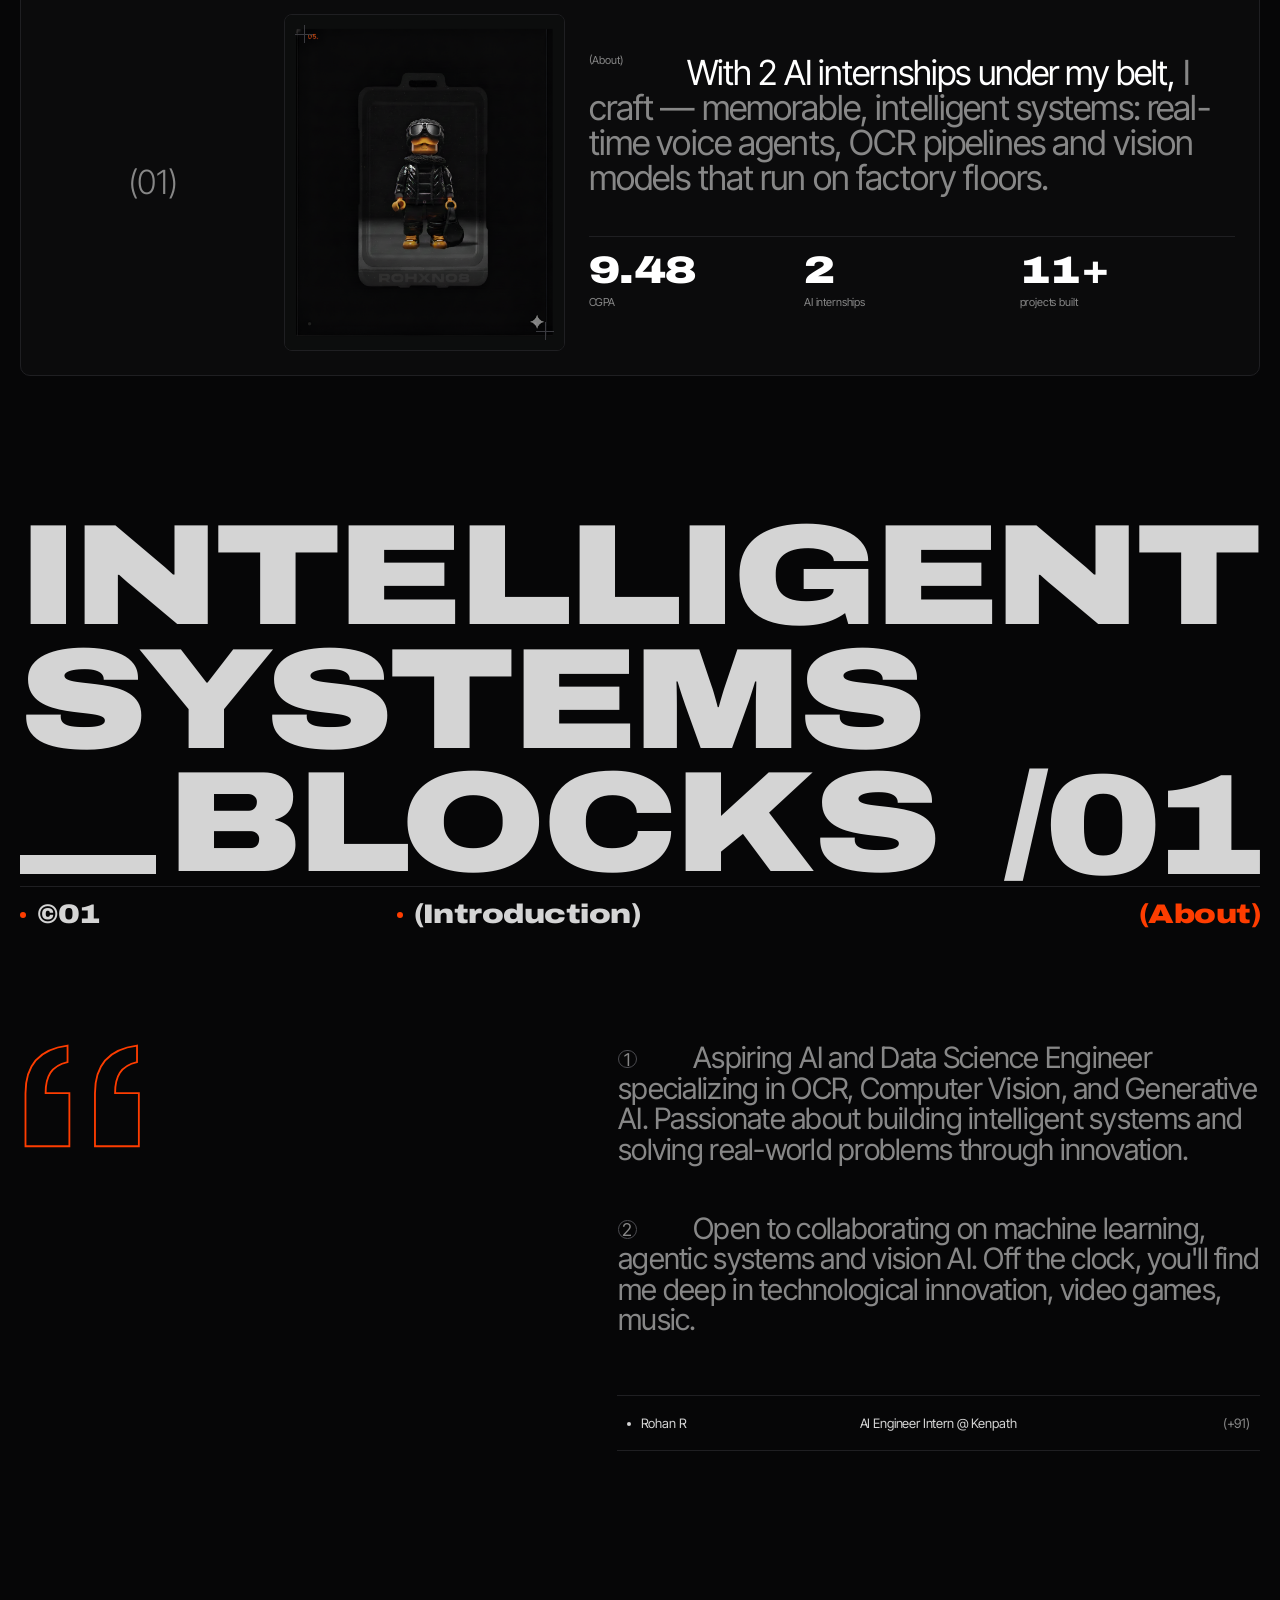
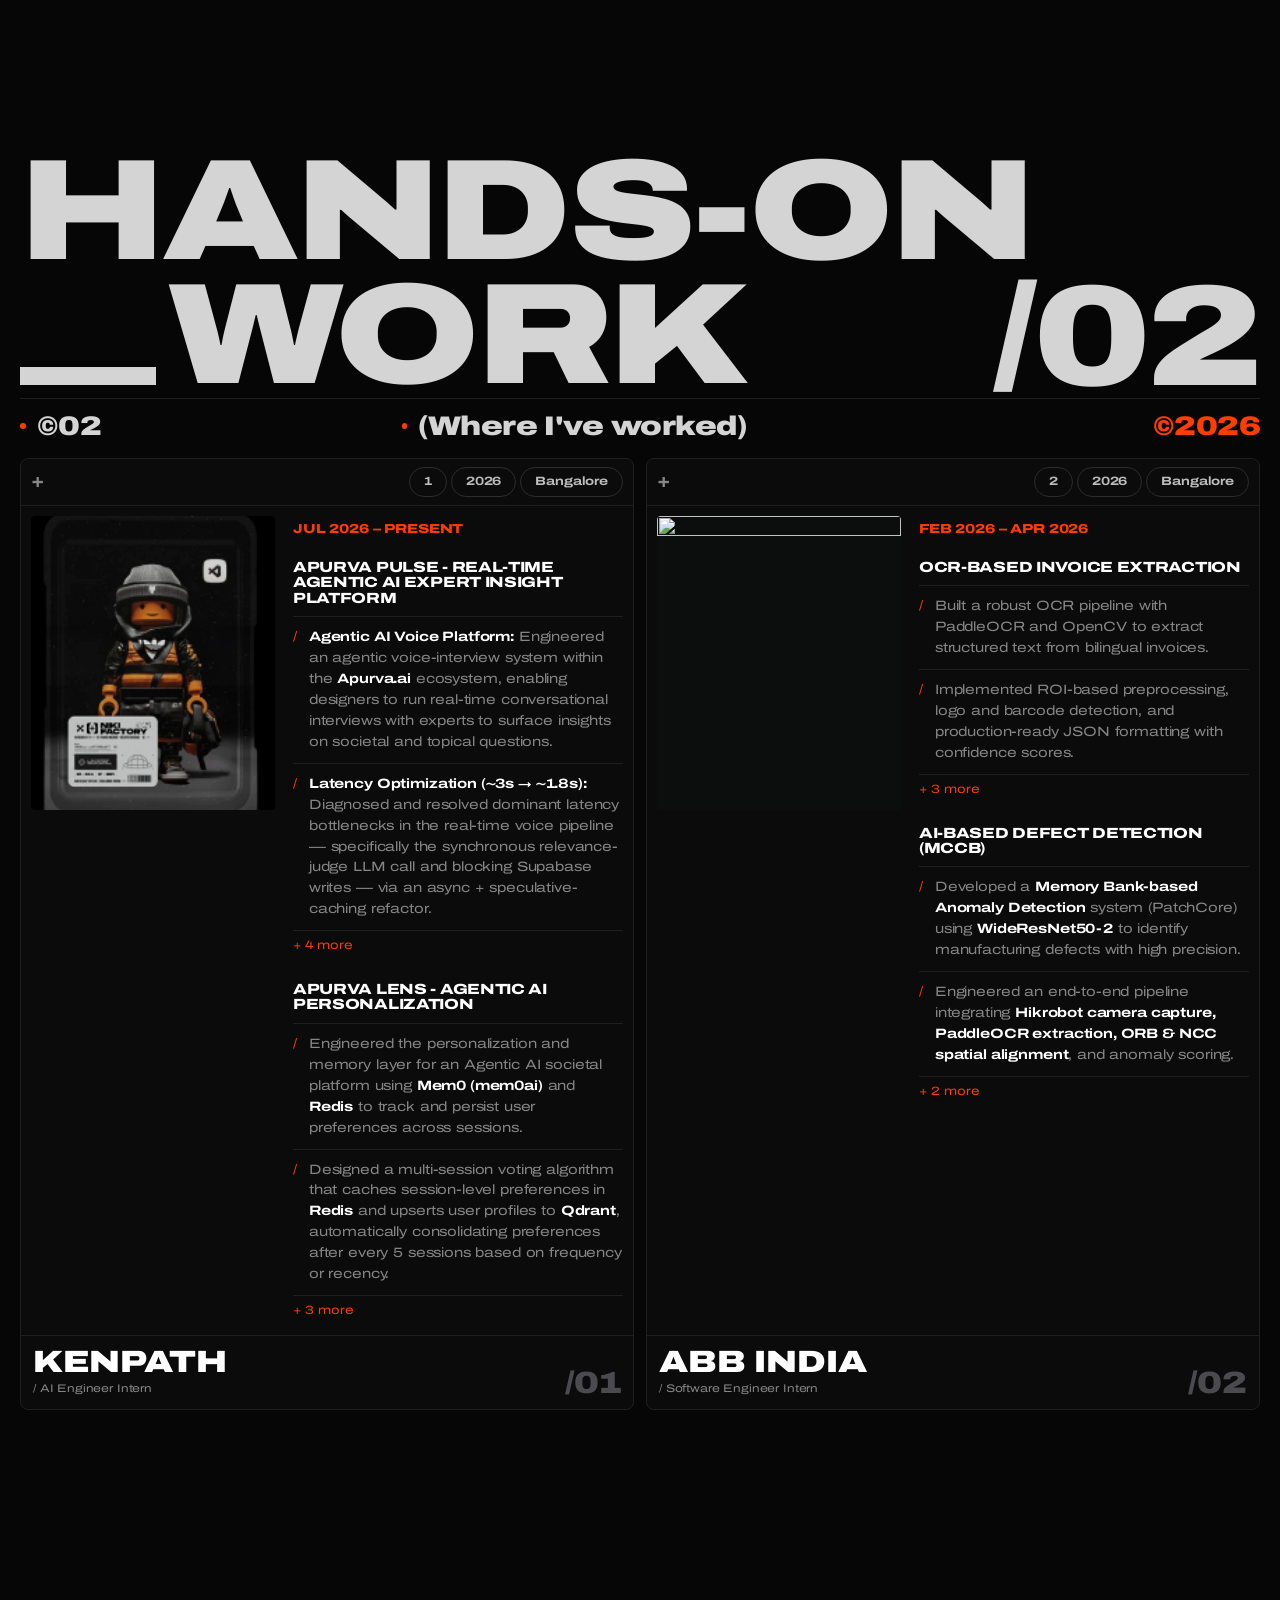
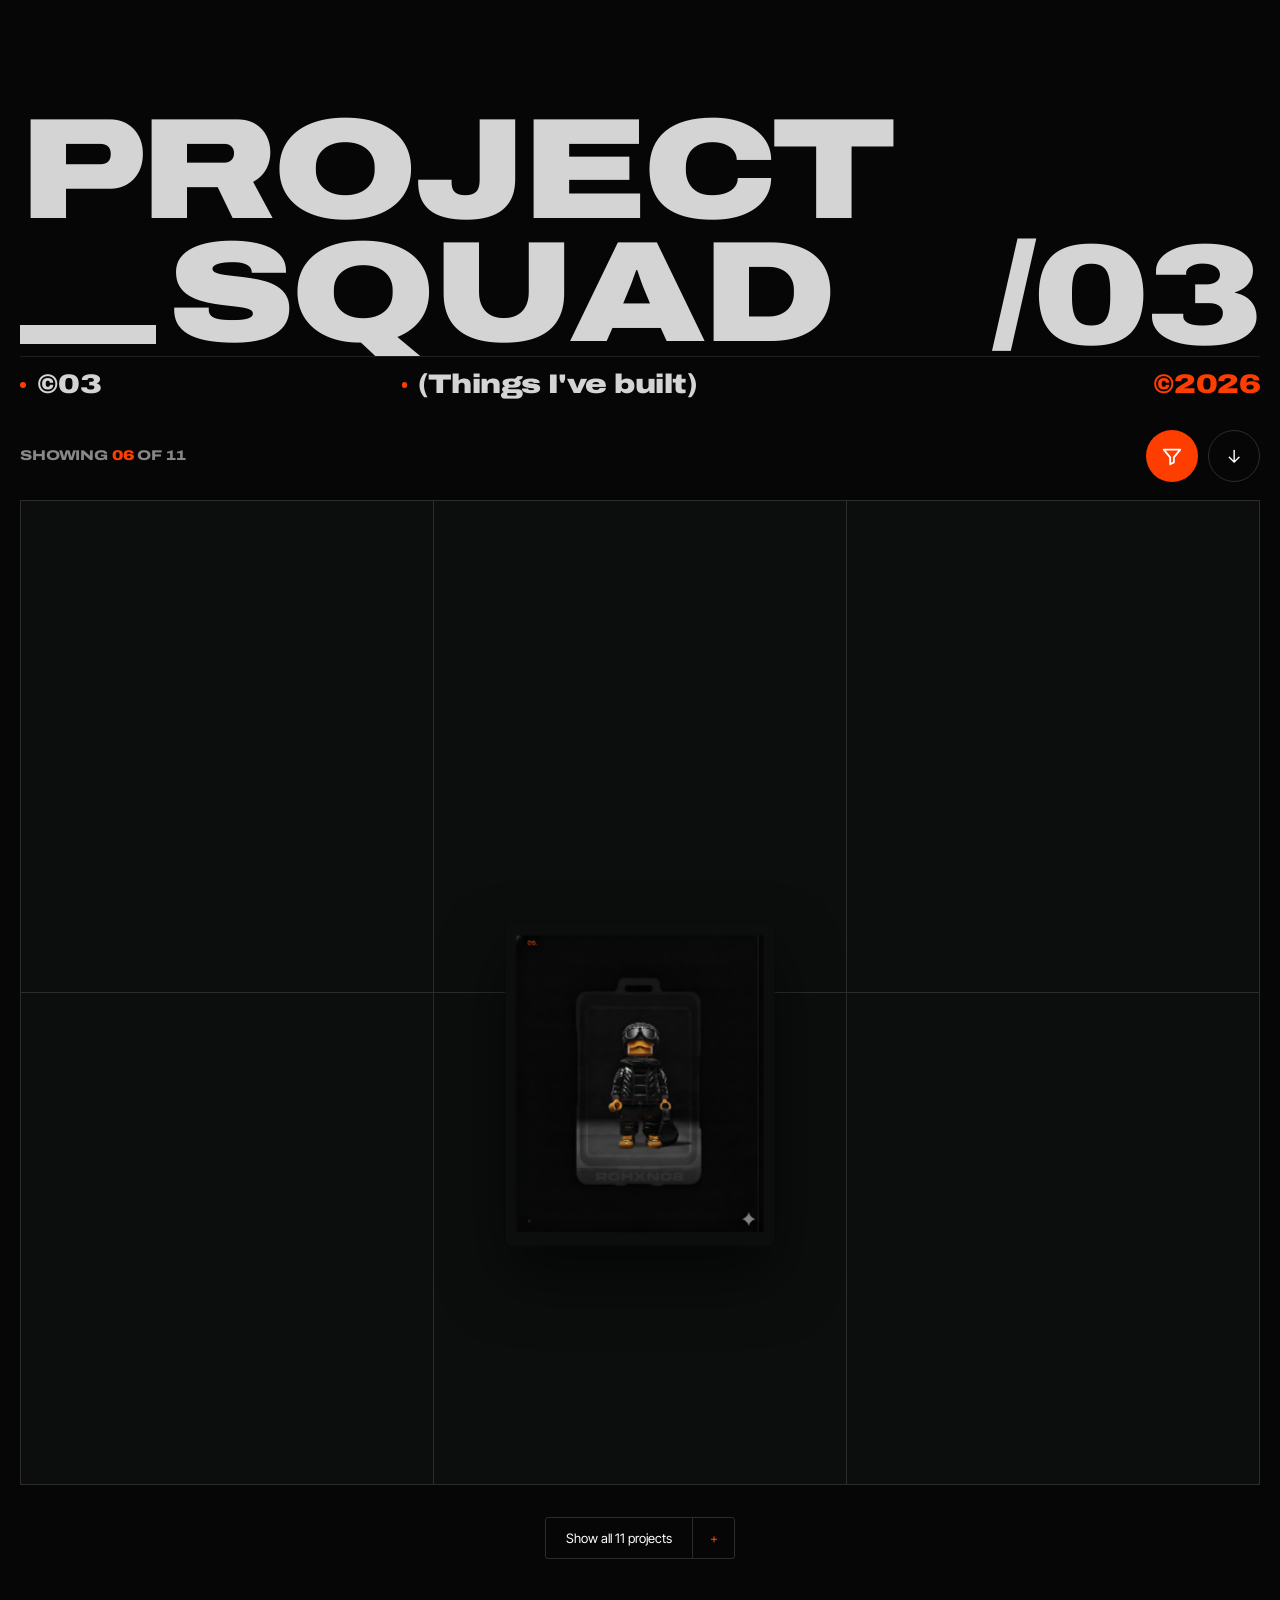
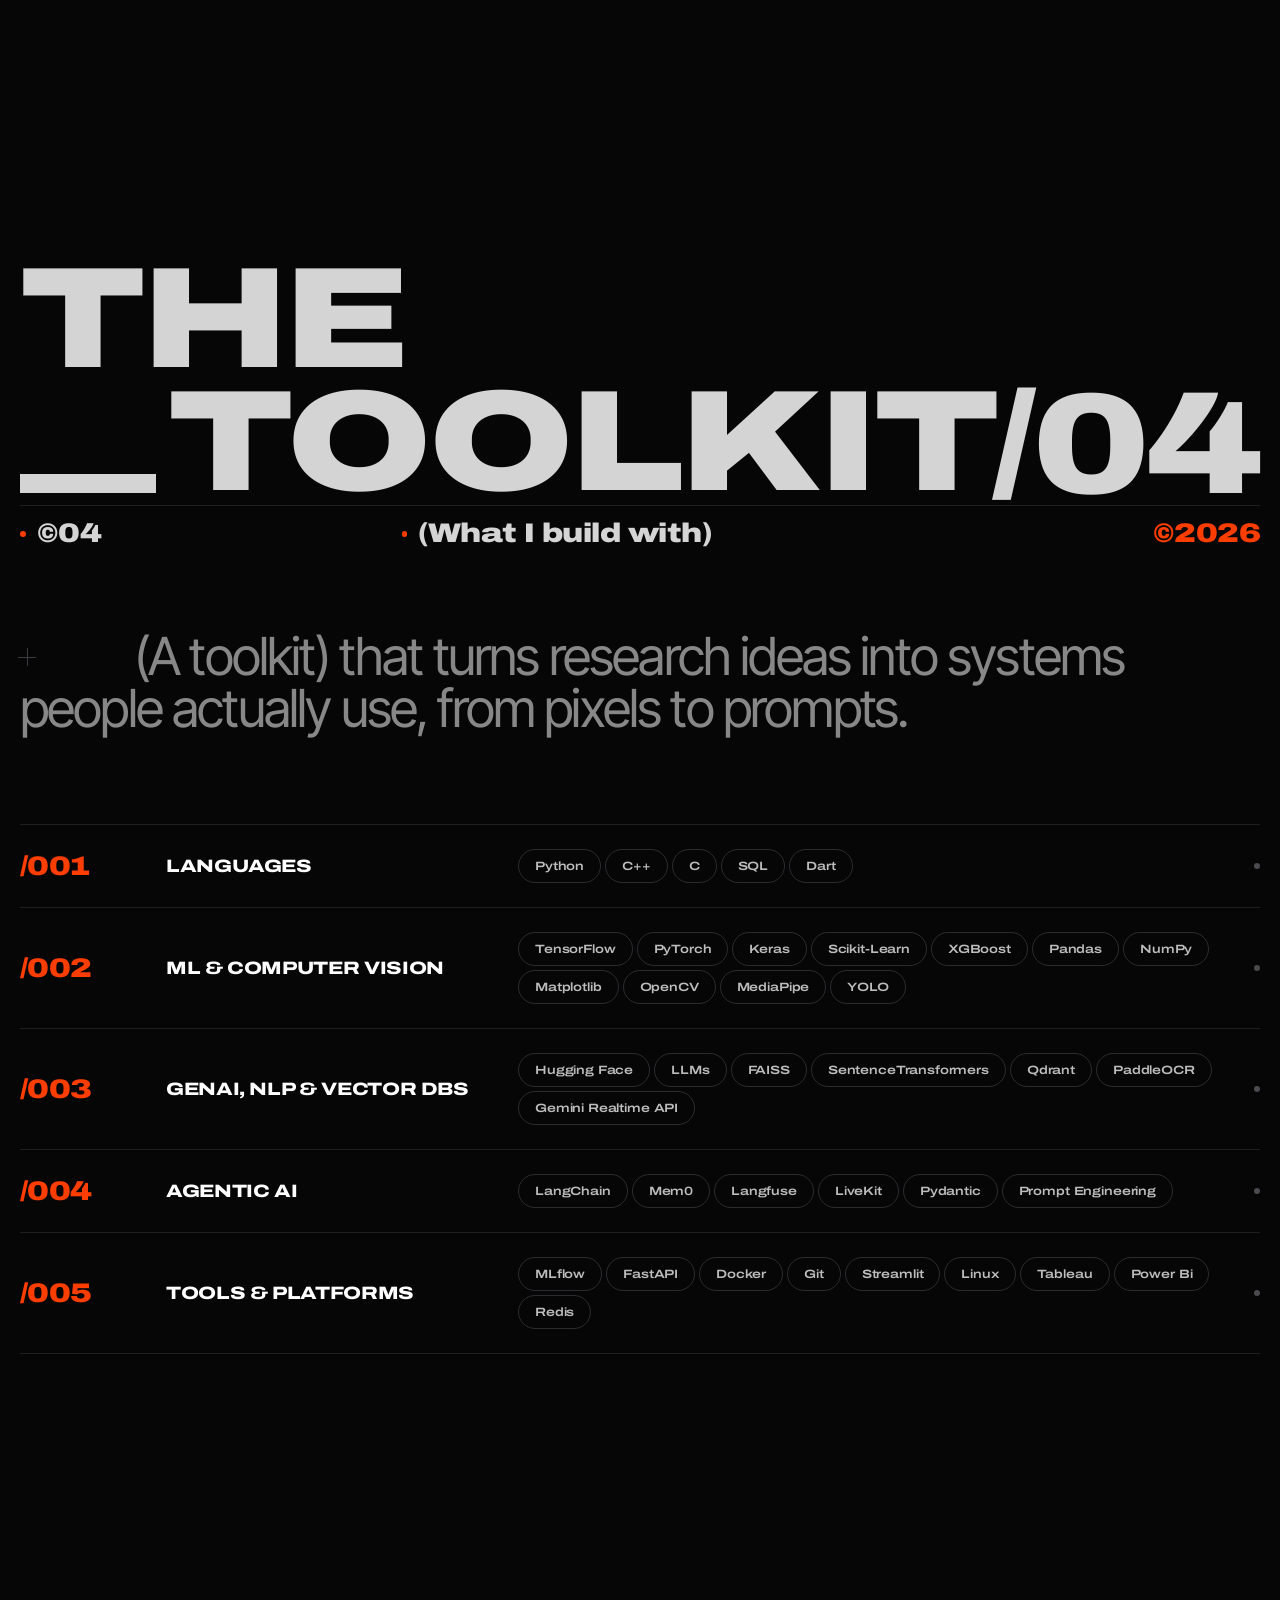
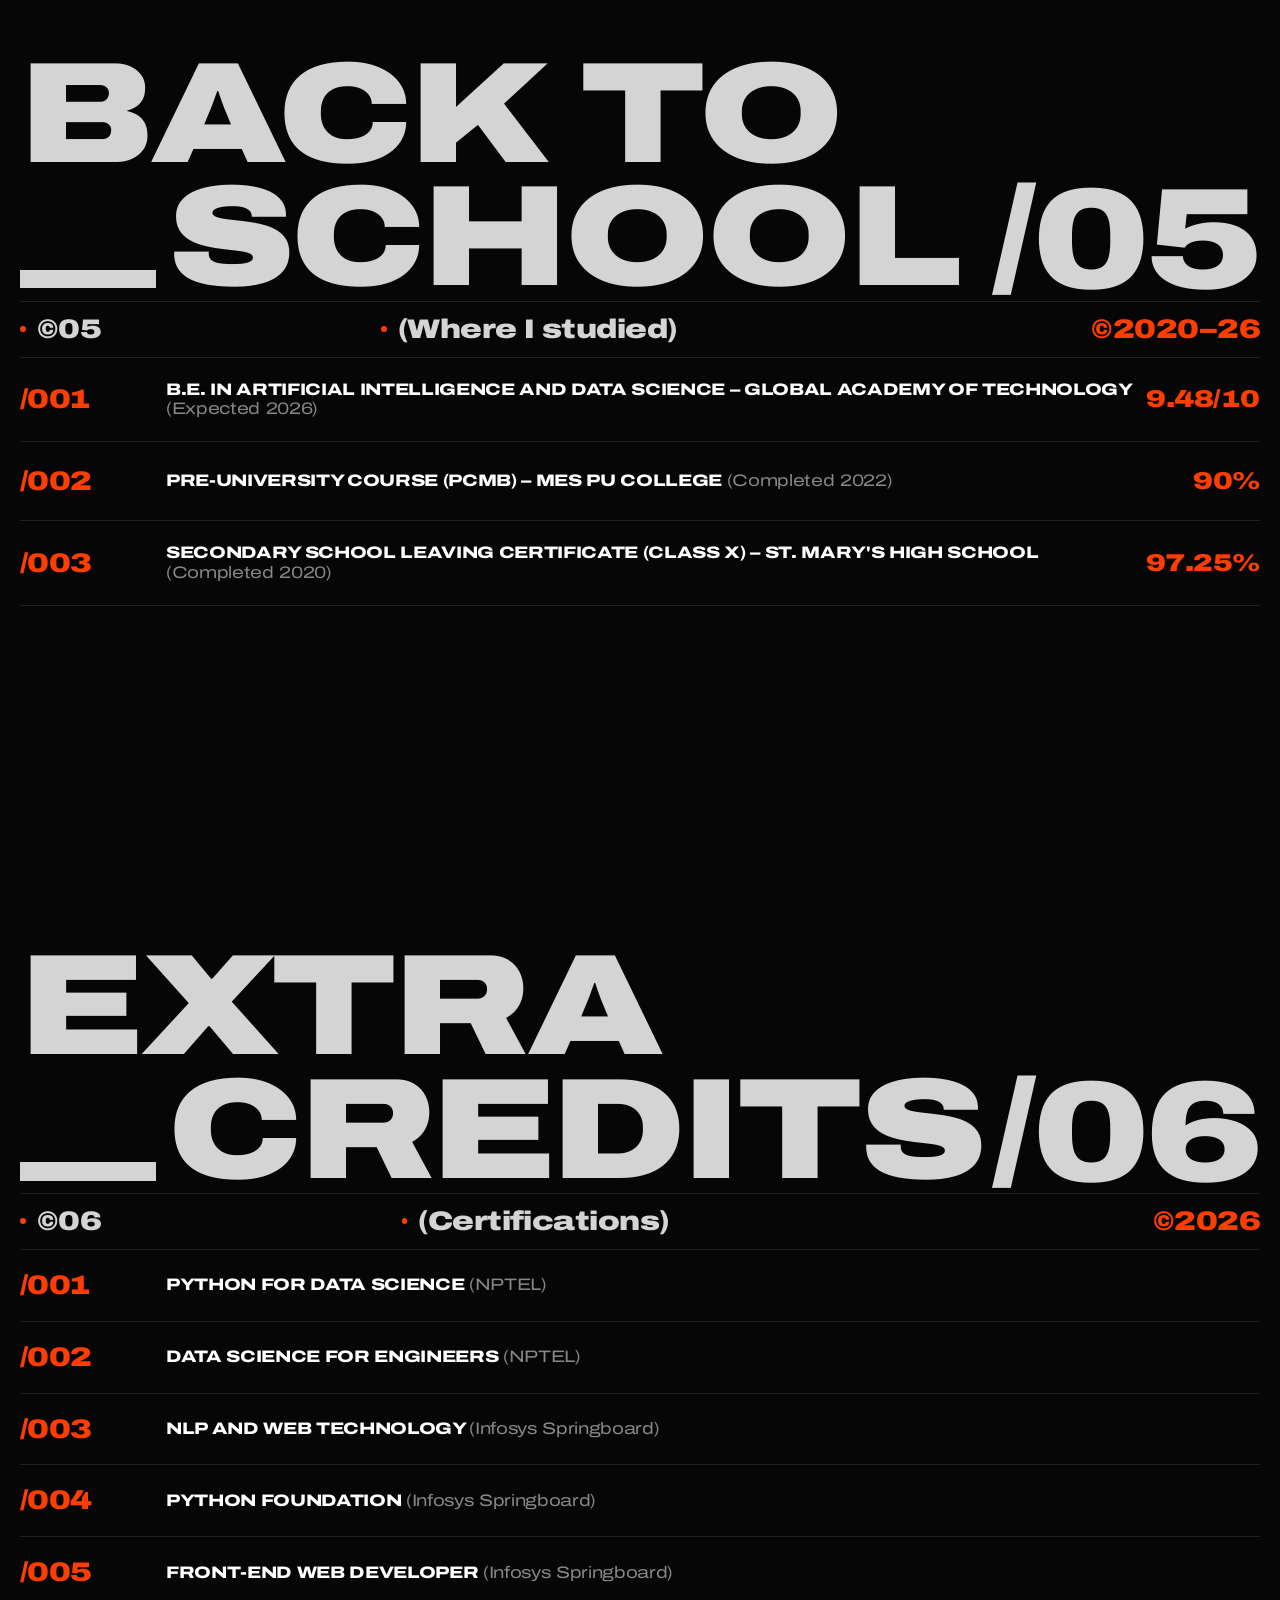
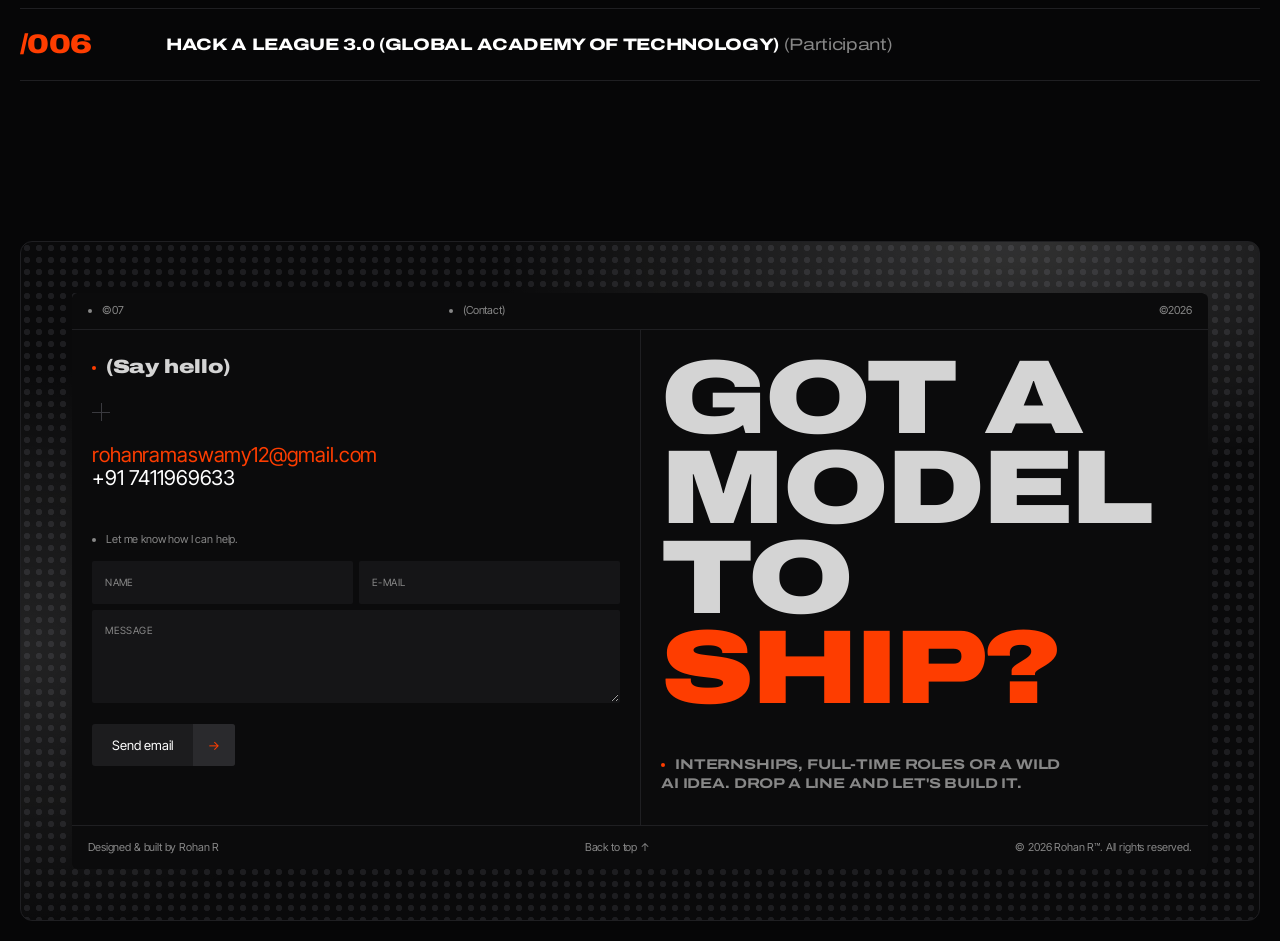
==== commit e4feb92f: "Enlarge the introduction rail; keep "INTELLIGENT" on screen on phones The "©01 (Introduction) (About" ====
--- a/index.html
+++ b/index.html
@@ -147,14 +147,14 @@
         </div>
       </div>
 
-      <h2 class="display big title-row" data-lines>
+      <h2 class="display big title-row title-long" data-lines>
         <span class="ln"><span>INTELLIGENT</span></span>
         <span class="ln"><span>SYSTEMS</span></span>
         <span class="ln"><span><b class="bar"></b>BLOCKS</span></span>
         <span class="tr-num">/01</span>
       </h2>
 
-      <div class="rail"><span><i class="dot"></i>©01</span><span><i class="dot"></i>(Introduction)</span><span>(About)</span></div>
+      <div class="rail rail-lg"><span><i class="dot"></i>©01</span><span><i class="dot"></i>(Introduction)</span><span>(About)</span></div>
 
       <div class="quote-block">
         <svg class="quote-mark" viewBox="0 0 140 120" aria-hidden="true">
--- a/assets/css/styles.css
+++ b/assets/css/styles.css
@@ -2599,6 +2599,11 @@
         font-size: clamp(40px, 15.5vw, 96px);
     }
 
+    /* "INTELLIGENT" is the longest title word; keep it on screen */
+    .title-long {
+        font-size: 10.2vw;
+    }
+
     .cf-row {
         grid-template-columns: 1fr;
     }
